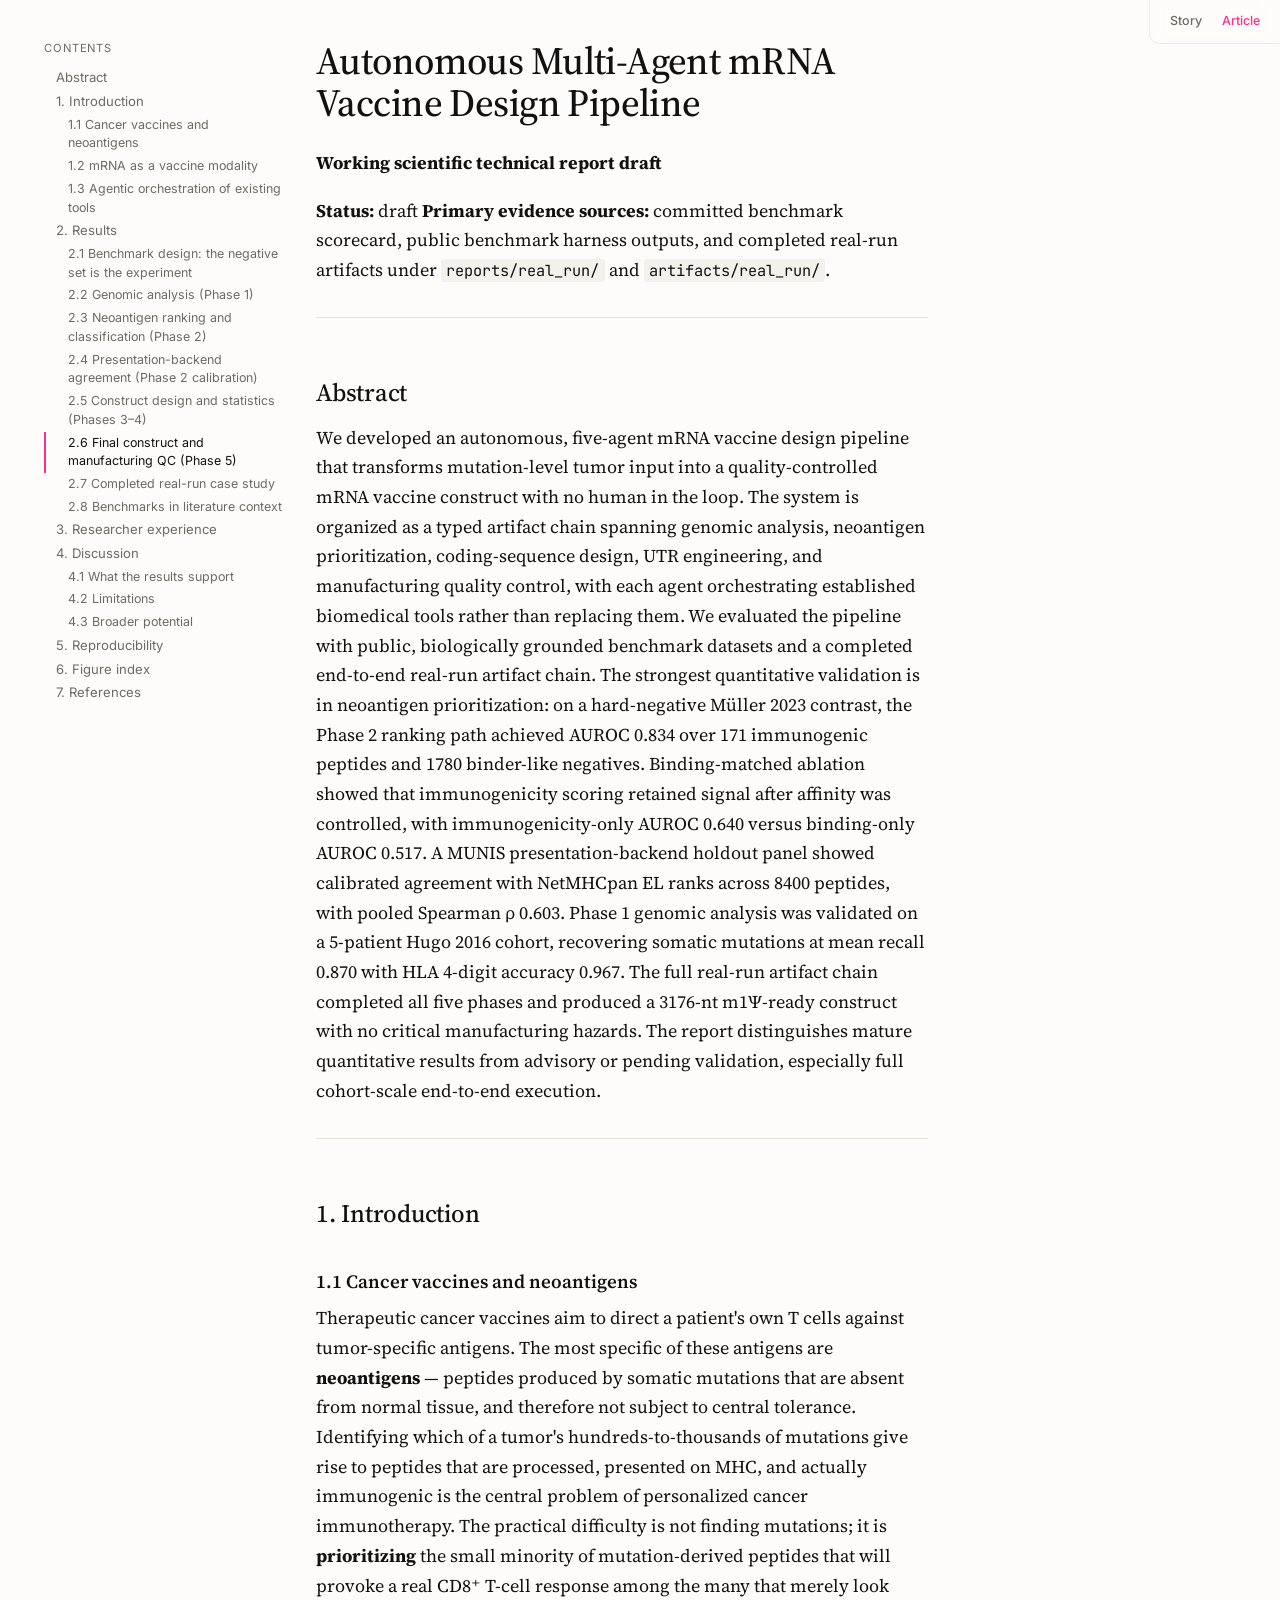
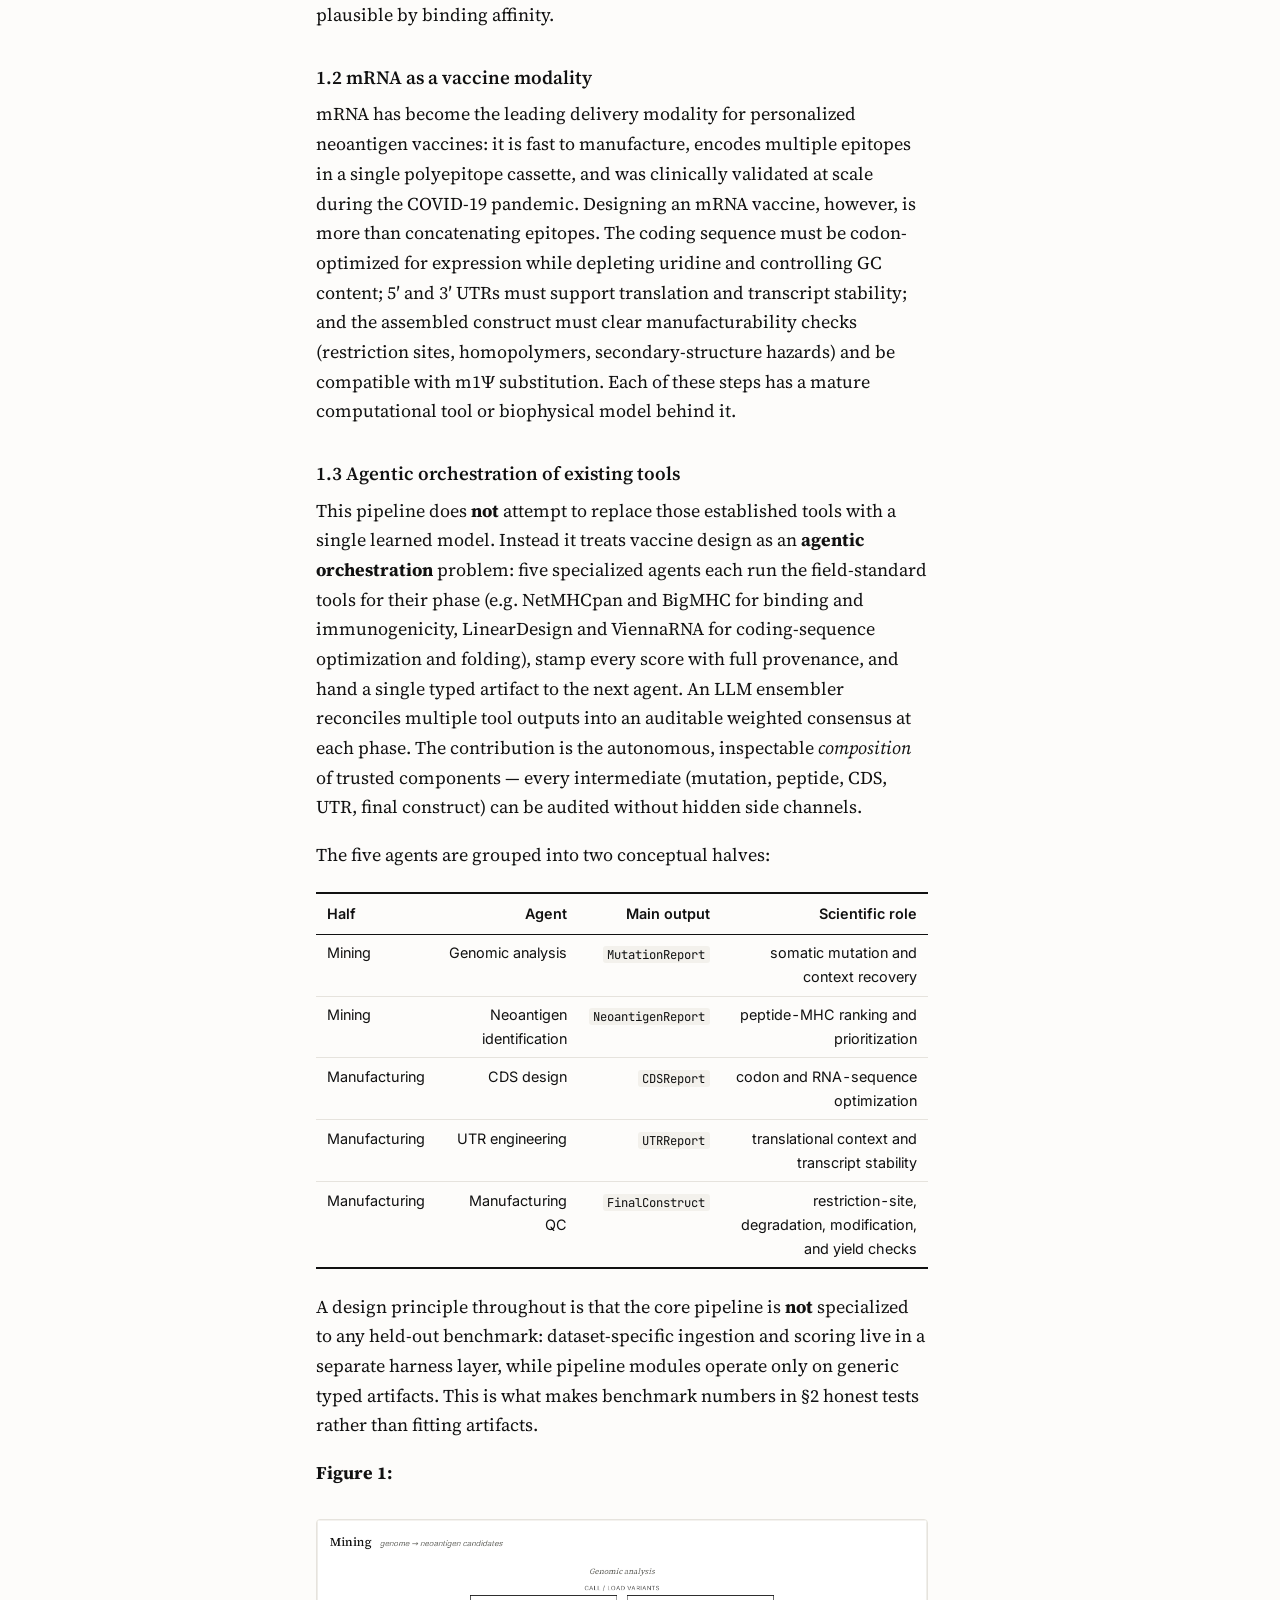
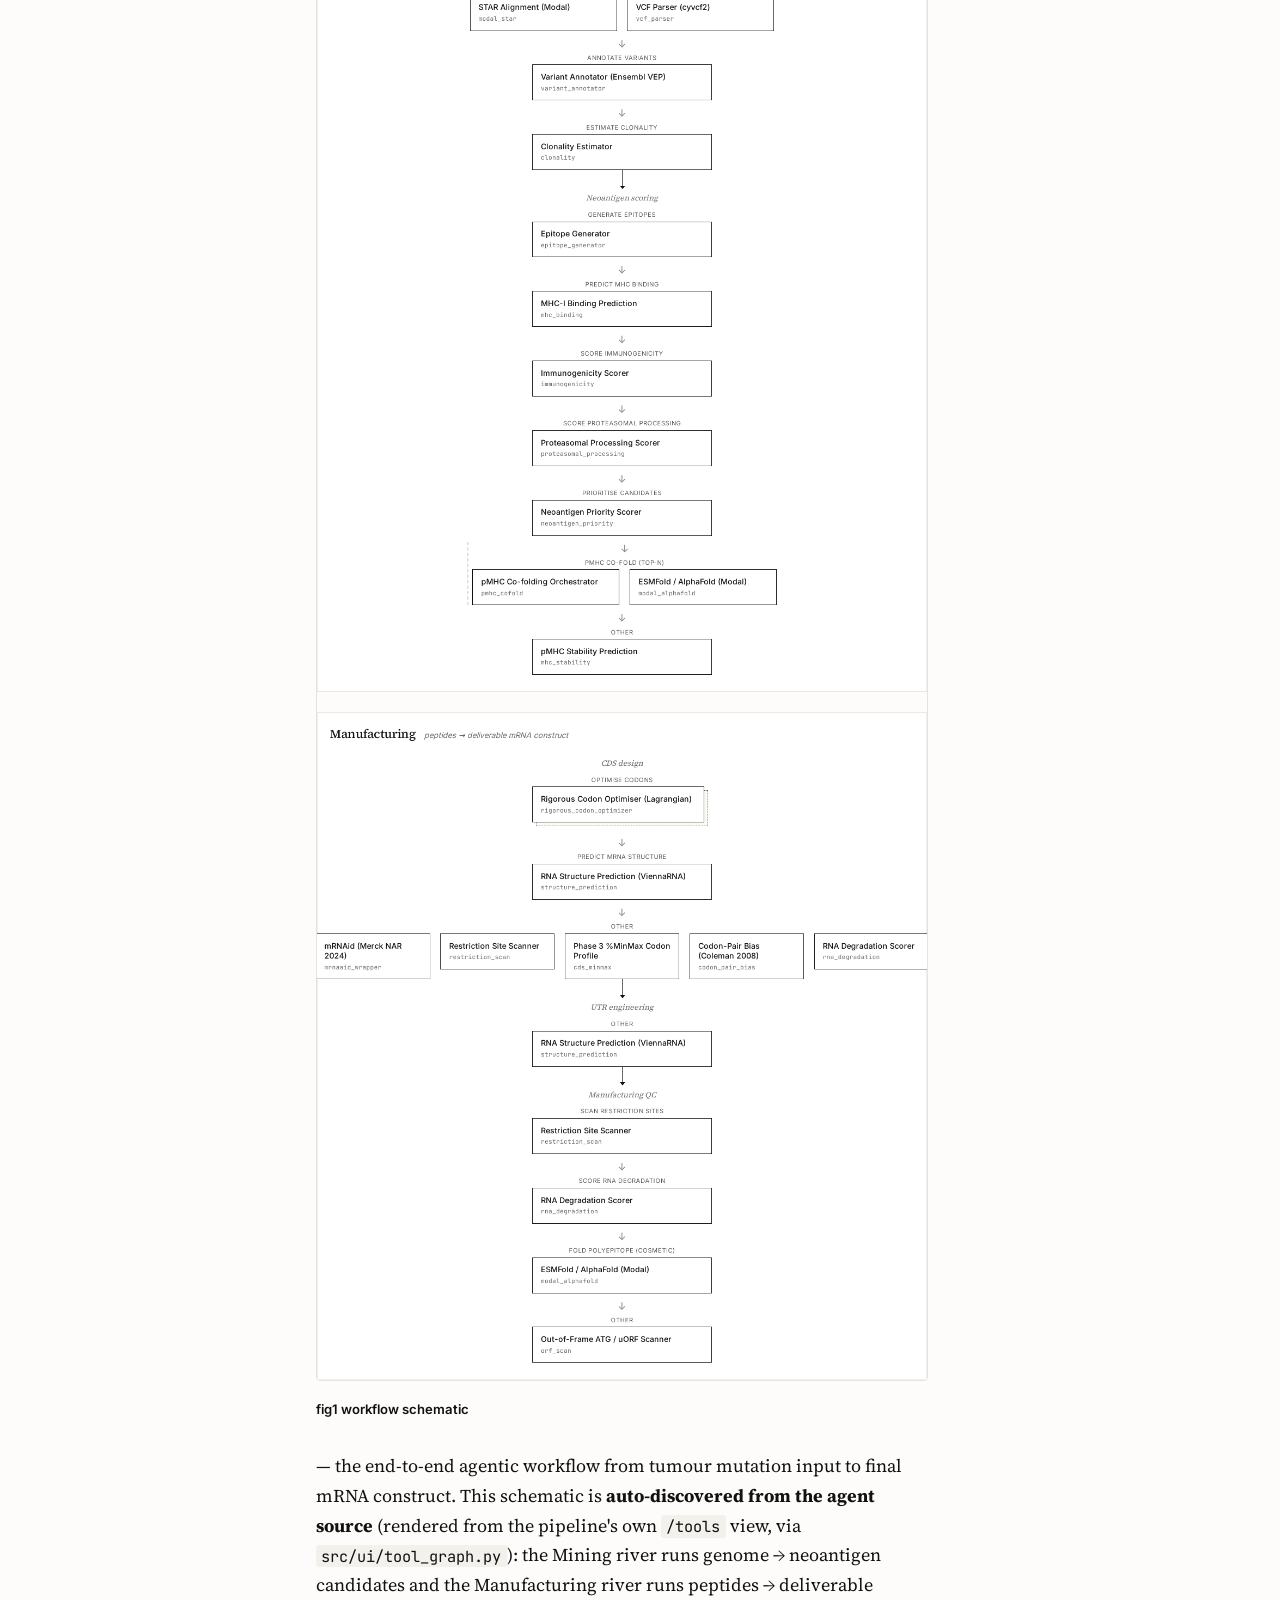
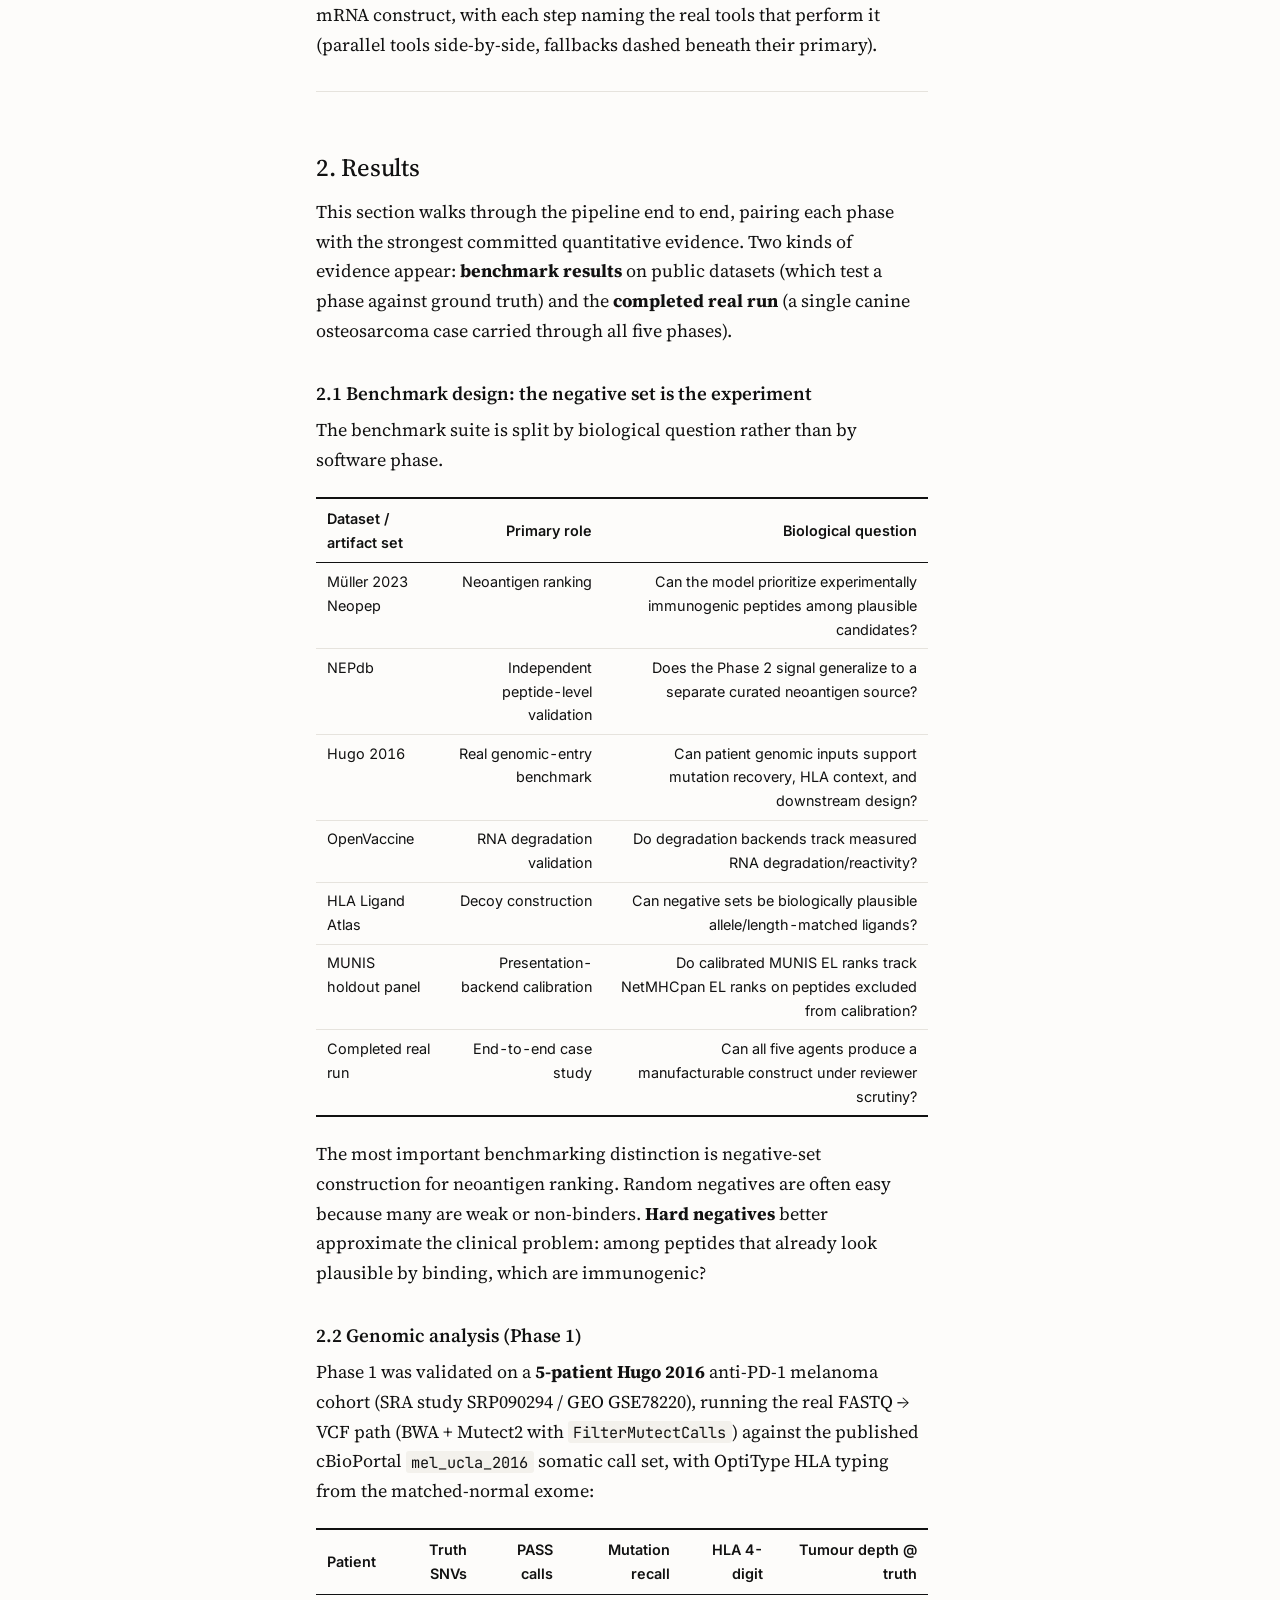
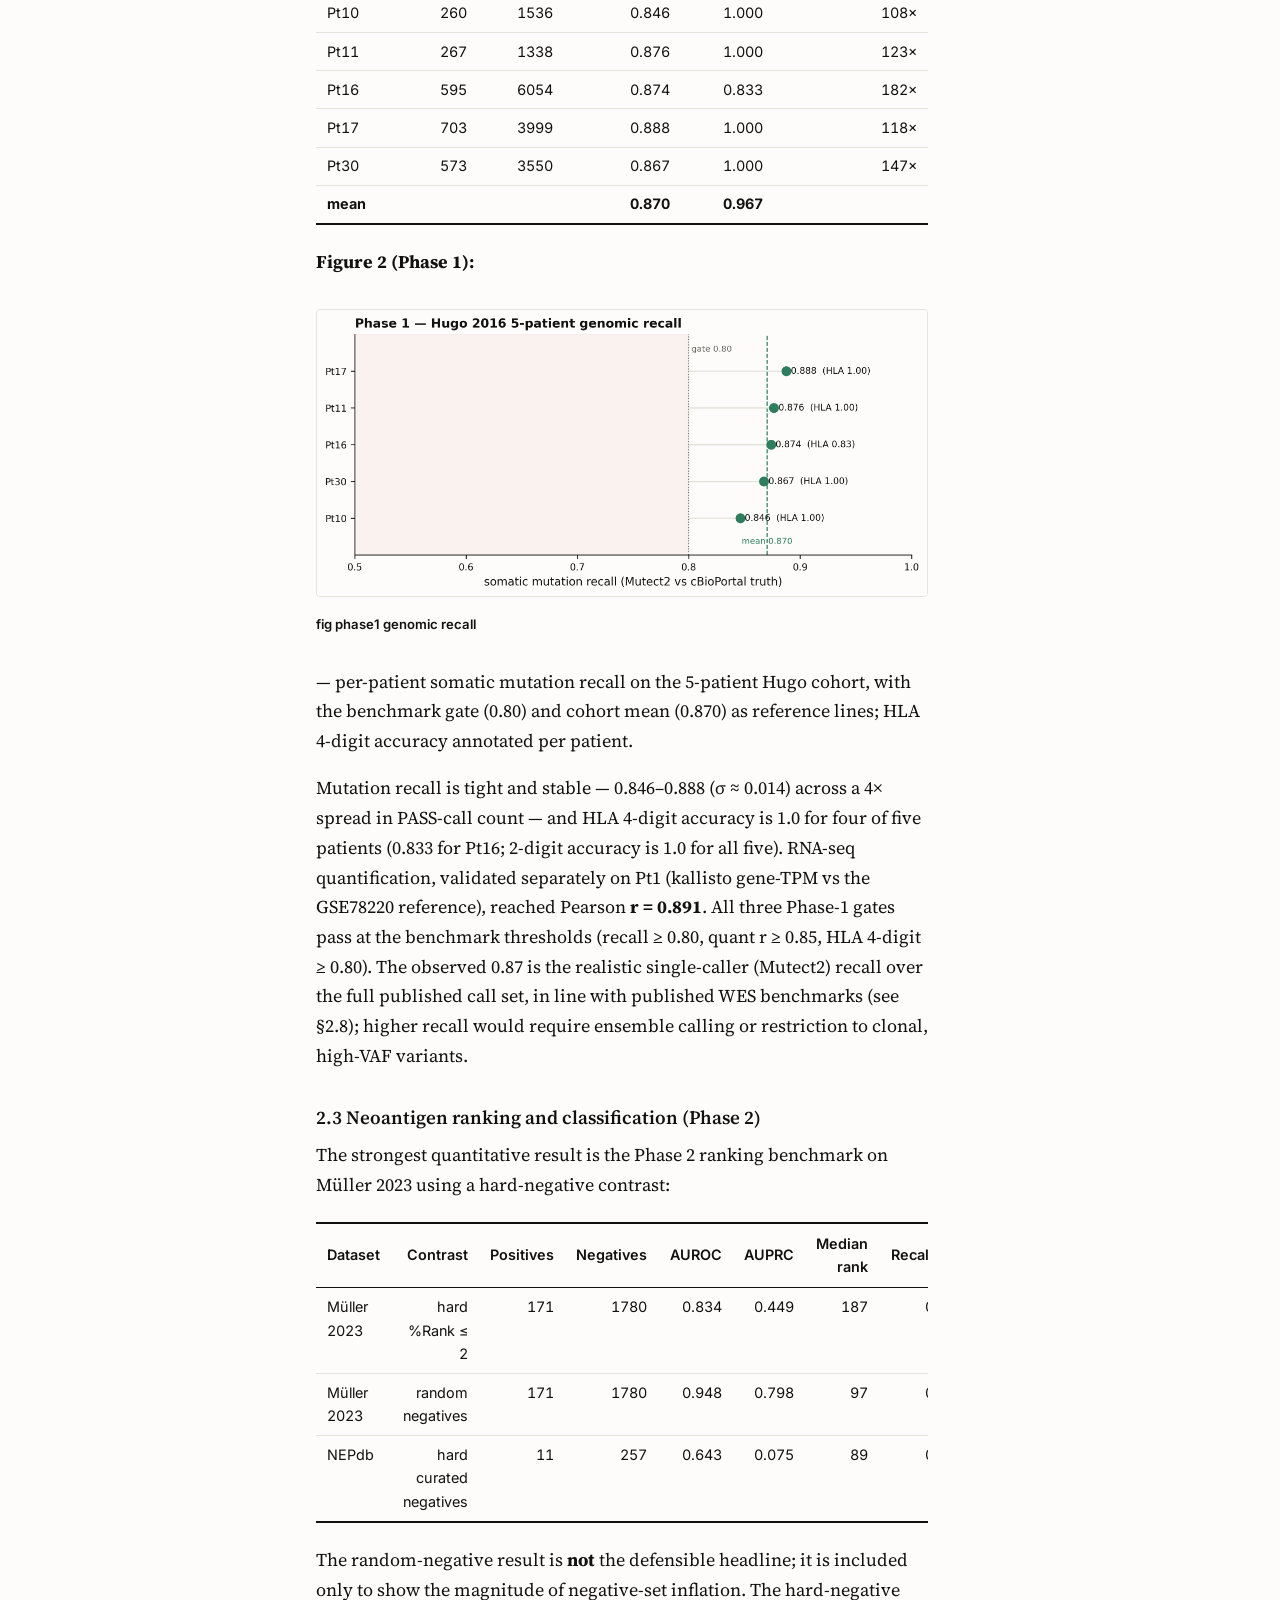
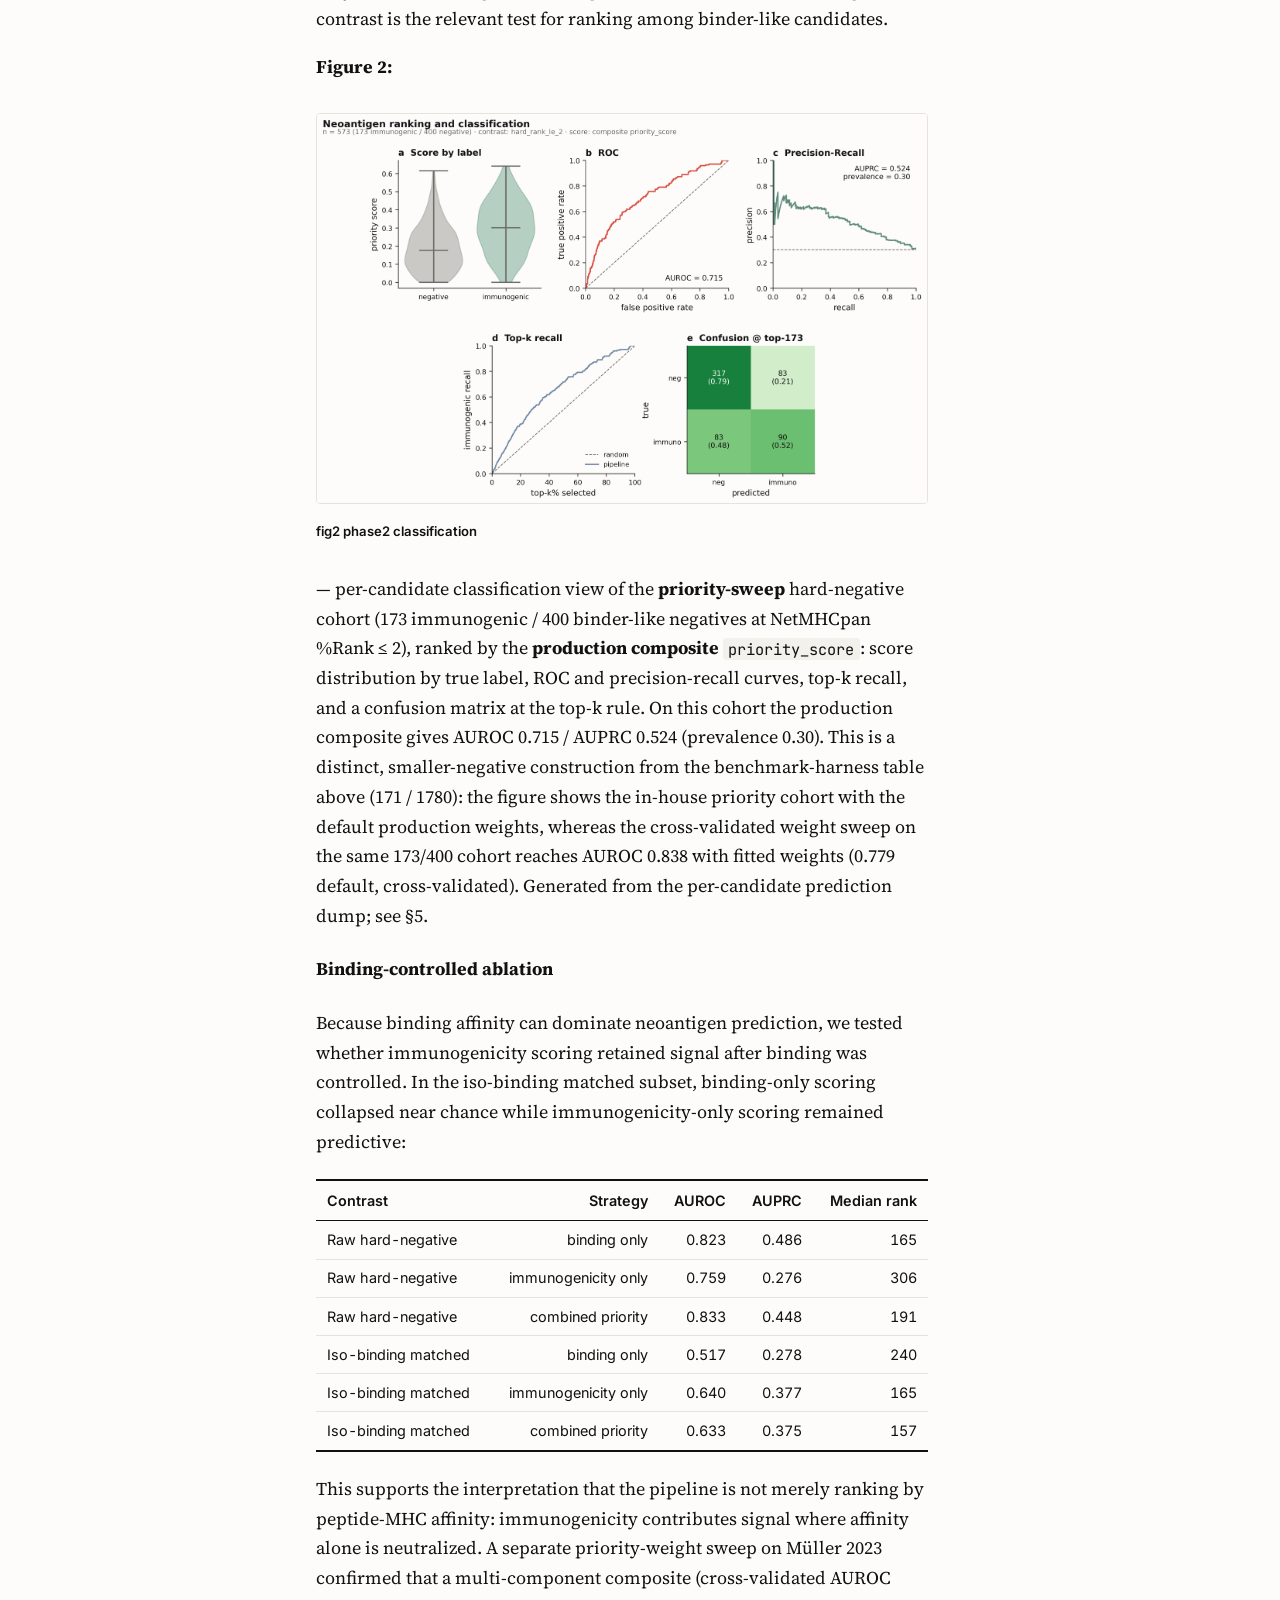
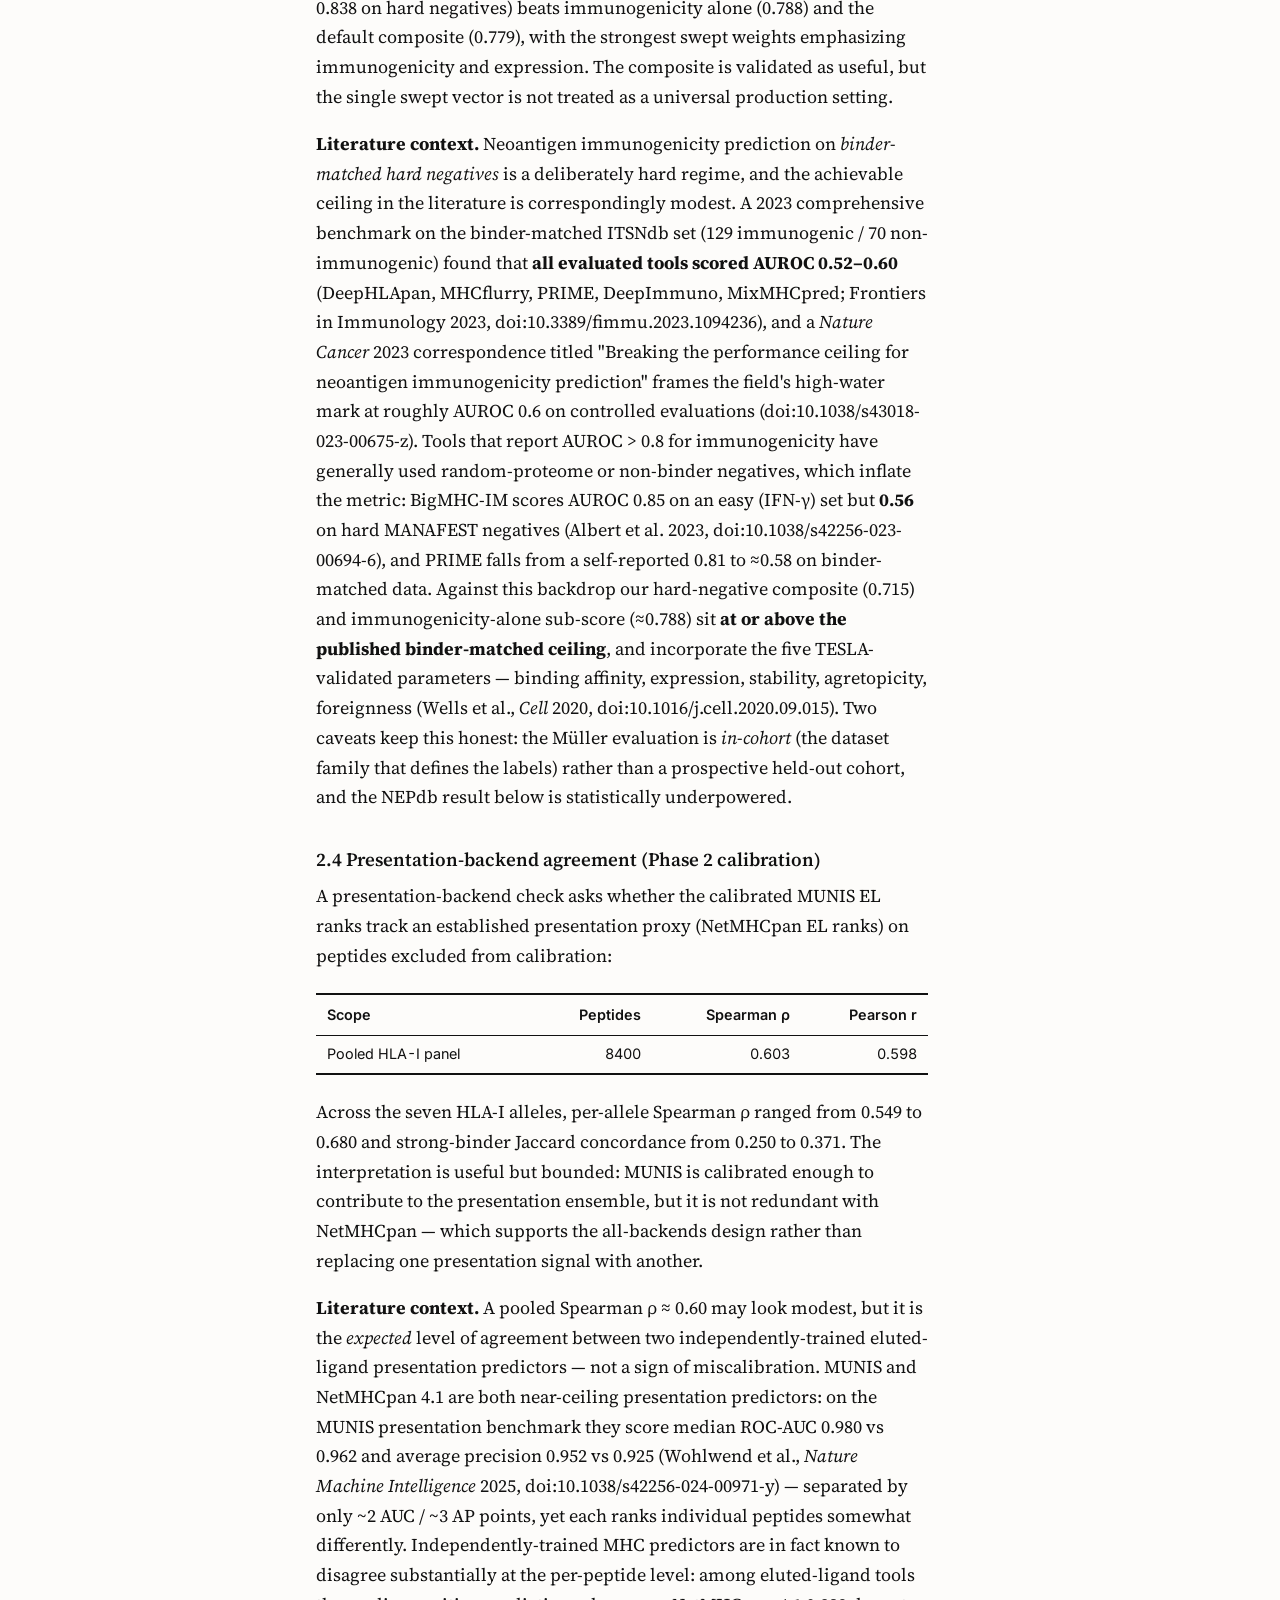
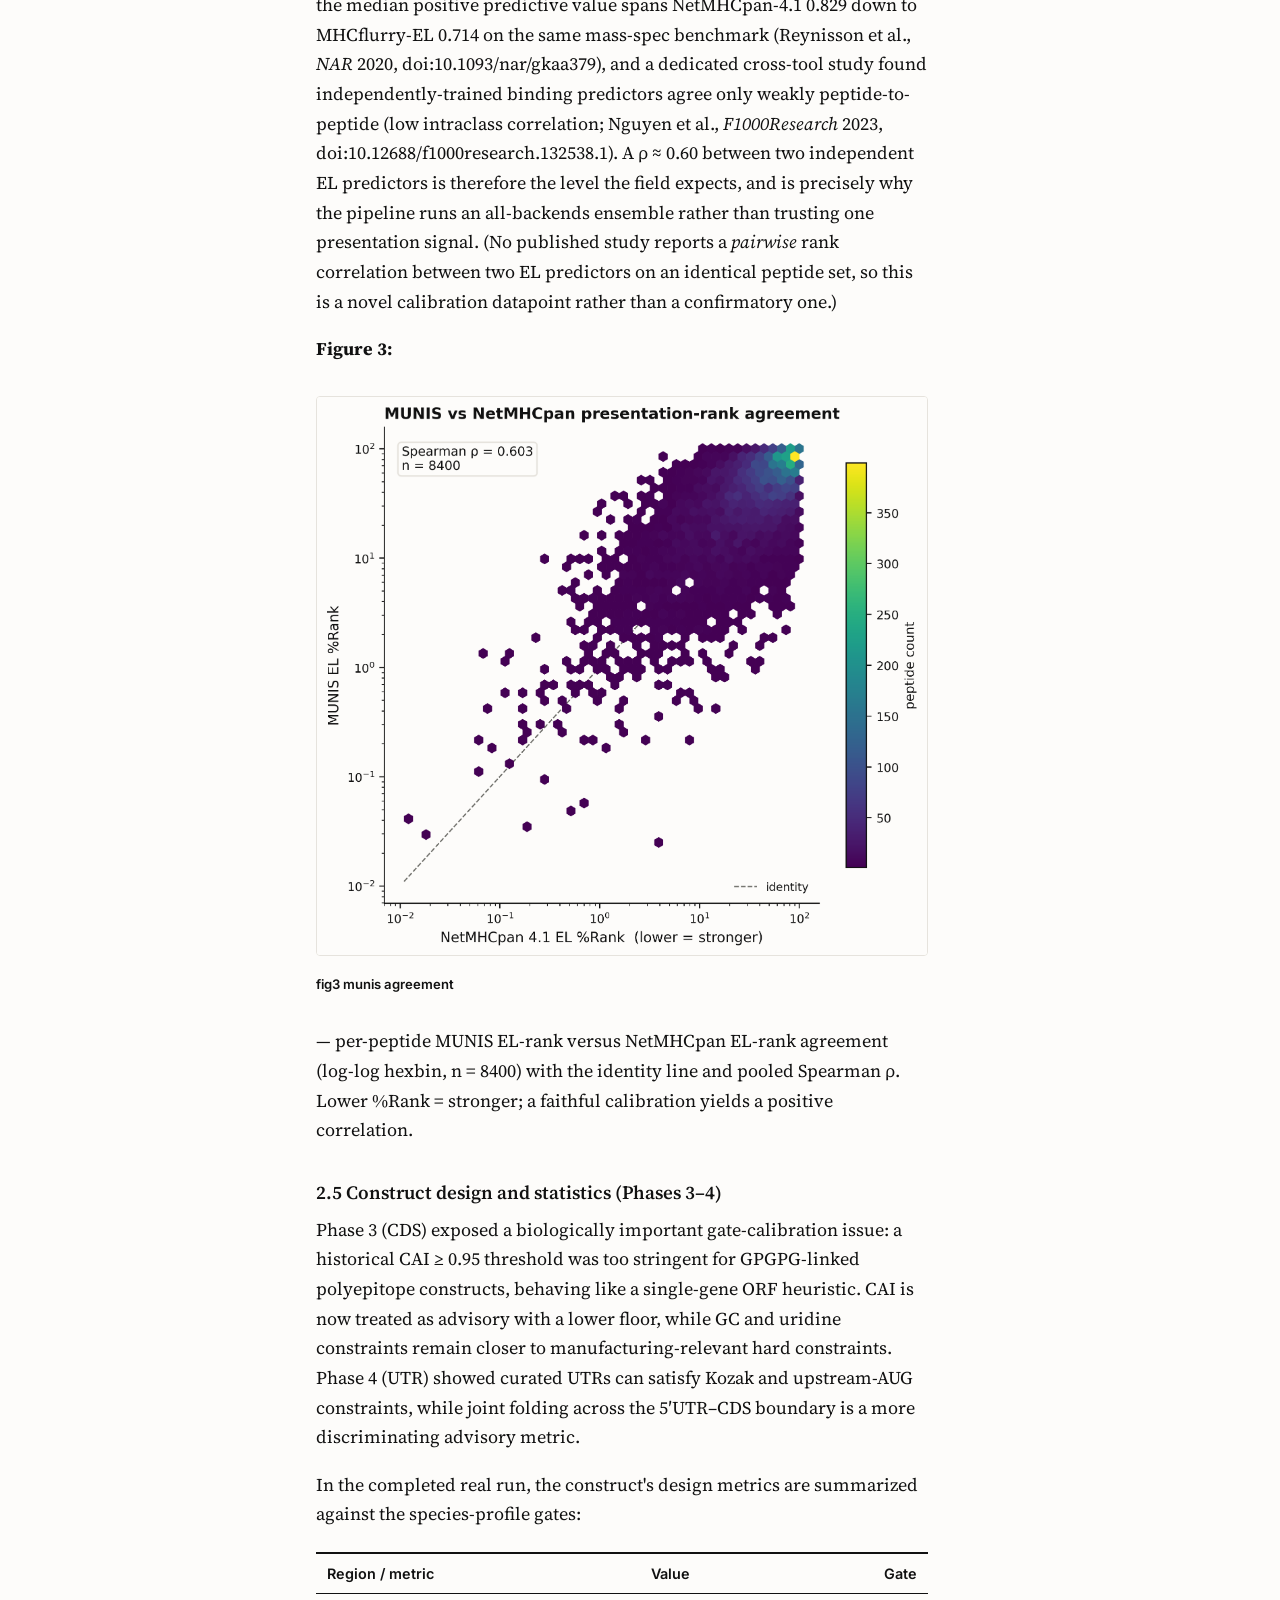
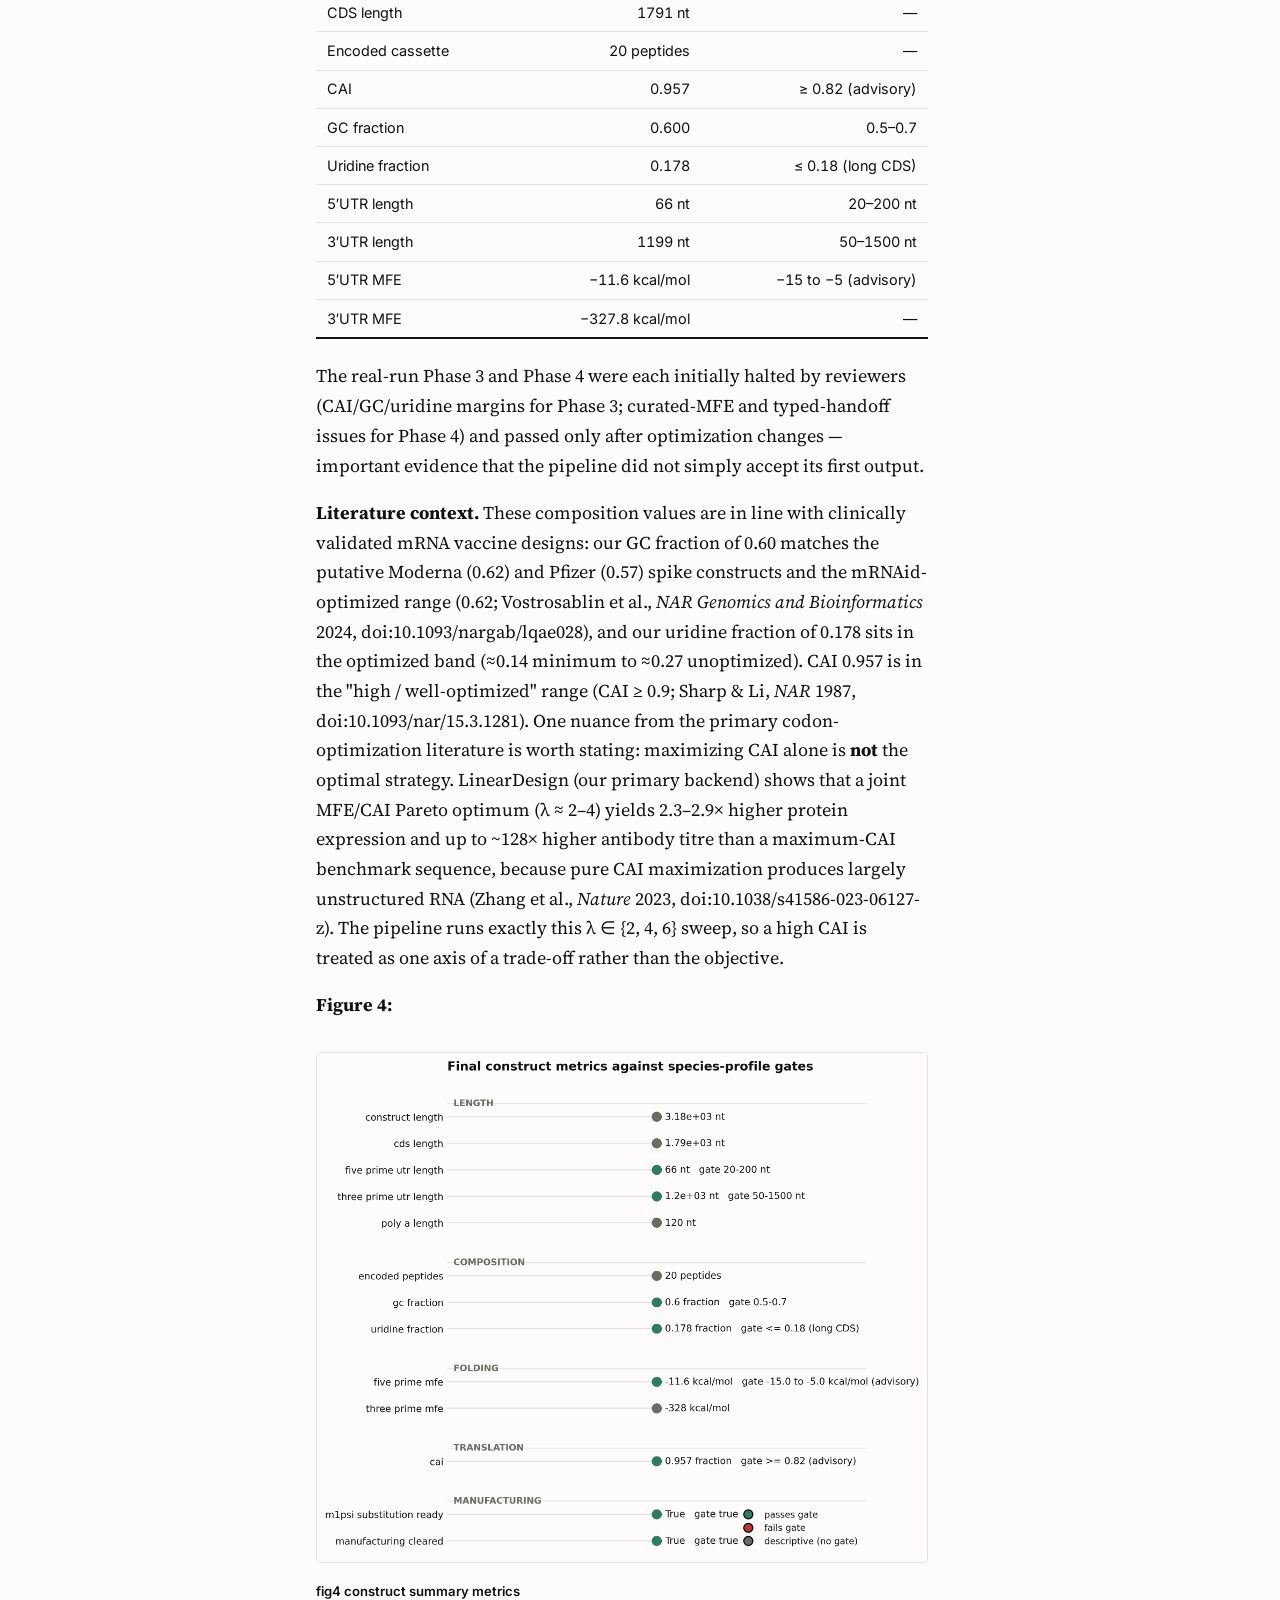
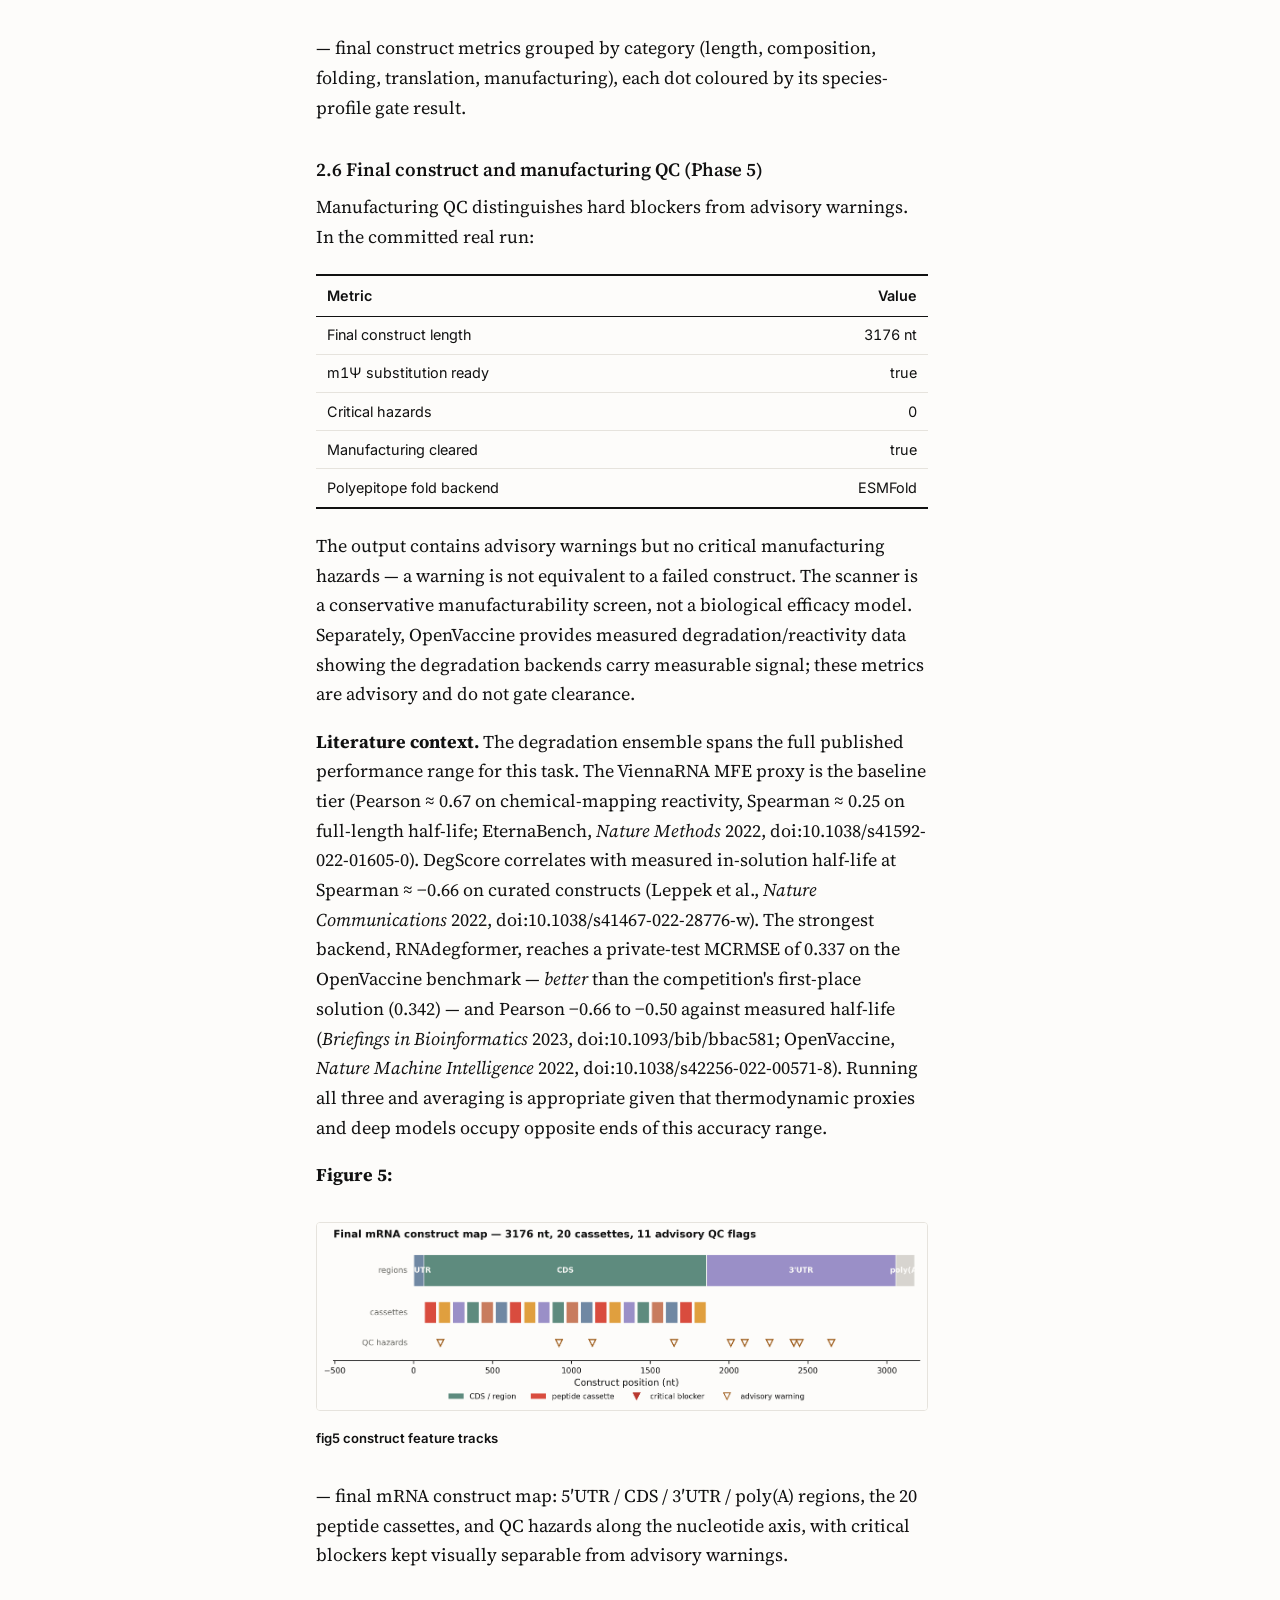
==== article.html @ c3e177cc "Publish mRNA pipeline story + scientific article (static) Generated by scripts/report/build_pages_si" ====
<!doctype html>
<html lang="en"><head><meta charset="utf-8">
<meta name="viewport" content="width=device-width,initial-scale=1">
<title>mRNA vaccine design — scientific report</title>
<link rel="preconnect" href="https://fonts.googleapis.com"><link rel="preconnect" href="https://fonts.gstatic.com" crossorigin><link href="https://fonts.googleapis.com/css2?family=Inter:wght@400;500;600&family=JetBrains+Mono:wght@400;500&family=Source+Serif+4:wght@400;500;600&display=swap" rel="stylesheet">
<style>
:root{
  --paper:#FDFCFA; --ink:#111111; --ink-2:#6B6B66; --rule:#E6E3DD; --neon:#FF2E88;
  --pass:#2F7D5F; --fail:#B8382F; --warn:#A06020;
  --serif:"Source Serif 4",Georgia,serif; --sans:"Inter",system-ui,sans-serif;
  --mono:"JetBrains Mono",ui-monospace,monospace;
}
*{box-sizing:border-box}
html{scroll-behavior:smooth}
body{margin:0;background:var(--paper);color:var(--ink);font-family:var(--serif);
  font-size:18px;line-height:1.65;-webkit-font-smoothing:antialiased}
.wrap{display:grid;grid-template-columns:240px minmax(0,68ch) 1fr;gap:2rem;
  max-width:1240px;margin:0 auto;padding:2.5rem 1.5rem}
nav.toc{position:sticky;top:2rem;align-self:start;font-family:var(--sans);
  font-size:0.82rem;line-height:1.5;max-height:90vh;overflow:auto}
nav.toc .toc-title{text-transform:uppercase;letter-spacing:0.08em;color:var(--ink-2);
  font-size:0.7rem;margin-bottom:0.6rem}
nav.toc a{display:block;color:var(--ink-2);text-decoration:none;padding:2px 0;
  border-left:2px solid transparent;padding-left:0.6rem}
nav.toc a:hover{color:var(--ink)}
nav.toc a.h3{padding-left:1.4rem;font-size:0.78rem}
nav.toc a.active{color:var(--ink);border-left-color:var(--neon)}
article{min-width:0}
article h1{font-family:var(--serif);font-weight:500;font-size:2.4rem;line-height:1.1;
  letter-spacing:-0.015em;margin:0 0 1.5rem}
article h2{font-family:var(--serif);font-weight:500;font-size:1.55rem;
  margin:3rem 0 0.6rem;padding-top:0.4rem;letter-spacing:-0.01em}
article h3{font-family:var(--serif);font-weight:600;font-size:1.18rem;margin:2rem 0 0.4rem}
article p{margin:0 0 1.1rem}
article a{color:var(--ink);text-decoration:underline;text-decoration-color:var(--rule);
  text-underline-offset:3px}
article a:hover{text-decoration-color:var(--neon)}
code{font-family:var(--mono);font-size:0.85em;background:#F3F1EC;padding:0.05em 0.35em;
  border-radius:3px}
pre{background:#F3F1EC;padding:1rem 1.1rem;border-radius:4px;overflow:auto;
  font-size:0.82rem;line-height:1.5}
pre code{background:none;padding:0}
hr{border:0;border-top:1px solid var(--rule);margin:2rem 0}
/* Booktabs tables — three rules, no vertical borders, tabular numerals. */
.table-scroll{overflow-x:auto;margin:1.4rem 0}
table{border-collapse:collapse;width:100%;font-family:var(--sans);font-size:0.9rem;
  font-variant-numeric:tabular-nums}
thead th{border-top:2px solid var(--ink);border-bottom:1px solid var(--ink);
  text-align:left;font-weight:600;padding:0.5rem 0.7rem}
tbody td{border-bottom:1px solid var(--rule);padding:0.42rem 0.7rem;vertical-align:top}
tbody tr:last-child td{border-bottom:2px solid var(--ink)}
td:not(:first-child),th:not(:first-child){text-align:right}
figure{margin:2rem 0;text-align:center}
figure img{max-width:100%;height:auto;border:1px solid var(--rule);border-radius:4px;
  background:var(--paper)}
figure.missing{border:1px dashed var(--rule);border-radius:4px;padding:2rem;
  color:var(--ink-2);font-family:var(--sans);font-size:0.85rem}
figcaption{font-family:var(--sans);font-size:0.82rem;color:var(--ink-2);
  margin-top:0.6rem;text-align:left;line-height:1.5}
figcaption .lead{color:var(--ink);font-weight:600}
.status{font-family:var(--sans);font-size:0.72rem;padding:1px 7px;border-radius:2px;
  border:1px solid var(--rule);color:var(--ink-2)}
@media(max-width:1000px){.wrap{grid-template-columns:1fr;gap:1rem}
  nav.toc{position:static;max-height:none}}
</style></head>
<body>
<style>
.site-overlay-nav{position:fixed;top:0;right:0;z-index:9999;display:flex;
  gap:.25rem;align-items:center;padding:.5rem .75rem;font-family:"Inter",
  system-ui,sans-serif;font-size:.78rem;font-weight:500;
  background:rgba(253,252,250,.72);backdrop-filter:blur(8px);
  border-bottom-left-radius:10px;border:1px solid rgba(230,227,221,.6);
  border-top:0;border-right:0}
.site-overlay-nav a{color:#6B6B66;text-decoration:none;padding:.2rem .5rem;
  border-radius:6px;transition:color .15s,background .15s}
.site-overlay-nav a:hover{color:#111}
.site-overlay-nav a.active{color:#FF2E88}
@media print{.site-overlay-nav{display:none}}
</style>
<nav class="site-overlay-nav" aria-label="Site">
  <a href="./">Story</a>
  <a href="article.html" class="active">Article</a>
</nav>
<div class="wrap">
<nav class="toc"><div class="toc-title">Contents</div><a class="" href="#abstract">Abstract</a>
<a class="" href="#1-introduction">1. Introduction</a>
<a class="h3" href="#1-1-cancer-vaccines-and-neoantigens">1.1 Cancer vaccines and neoantigens</a>
<a class="h3" href="#1-2-mrna-as-a-vaccine-modality">1.2 mRNA as a vaccine modality</a>
<a class="h3" href="#1-3-agentic-orchestration-of-existing-tools">1.3 Agentic orchestration of existing tools</a>
<a class="" href="#2-results">2. Results</a>
<a class="h3" href="#2-1-benchmark-design-the-negative-set-is-the-experiment">2.1 Benchmark design: the negative set is the experiment</a>
<a class="h3" href="#2-2-genomic-analysis-phase-1">2.2 Genomic analysis (Phase 1)</a>
<a class="h3" href="#2-3-neoantigen-ranking-and-classification-phase-2">2.3 Neoantigen ranking and classification (Phase 2)</a>
<a class="h3" href="#2-4-presentation-backend-agreement-phase-2-calibration">2.4 Presentation-backend agreement (Phase 2 calibration)</a>
<a class="h3" href="#2-5-construct-design-and-statistics-phases-3-4">2.5 Construct design and statistics (Phases 3–4)</a>
<a class="h3" href="#2-6-final-construct-and-manufacturing-qc-phase-5">2.6 Final construct and manufacturing QC (Phase 5)</a>
<a class="h3" href="#2-7-completed-real-run-case-study">2.7 Completed real-run case study</a>
<a class="h3" href="#2-8-benchmarks-in-literature-context">2.8 Benchmarks in literature context</a>
<a class="" href="#3-researcher-experience">3. Researcher experience</a>
<a class="" href="#4-discussion">4. Discussion</a>
<a class="h3" href="#4-1-what-the-results-support">4.1 What the results support</a>
<a class="h3" href="#4-2-limitations">4.2 Limitations</a>
<a class="h3" href="#4-3-broader-potential">4.3 Broader potential</a>
<a class="" href="#5-reproducibility">5. Reproducibility</a>
<a class="" href="#6-figure-index">6. Figure index</a>
<a class="" href="#7-references">7. References</a></nav>
<article><h1>Autonomous Multi-Agent mRNA Vaccine Design Pipeline</h1>
<p><strong>Working scientific technical report draft</strong></p>
<p><strong>Status:</strong> draft
<strong>Primary evidence sources:</strong> committed benchmark scorecard, public benchmark harness outputs, and completed real-run artifacts under <code>reports/real_run/</code> and <code>artifacts/real_run/</code>.</p>
<hr />
<h2 id="abstract">Abstract</h2>
<p>We developed an autonomous, five-agent mRNA vaccine design pipeline that transforms mutation-level tumor input into a quality-controlled mRNA vaccine construct with no human in the loop. The system is organized as a typed artifact chain spanning genomic analysis, neoantigen prioritization, coding-sequence design, UTR engineering, and manufacturing quality control, with each agent orchestrating established biomedical tools rather than replacing them. We evaluated the pipeline with public, biologically grounded benchmark datasets and a completed end-to-end real-run artifact chain. The strongest quantitative validation is in neoantigen prioritization: on a hard-negative Müller 2023 contrast, the Phase 2 ranking path achieved AUROC 0.834 over 171 immunogenic peptides and 1780 binder-like negatives. Binding-matched ablation showed that immunogenicity scoring retained signal after affinity was controlled, with immunogenicity-only AUROC 0.640 versus binding-only AUROC 0.517. A MUNIS presentation-backend holdout panel showed calibrated agreement with NetMHCpan EL ranks across 8400 peptides, with pooled Spearman ρ 0.603. Phase 1 genomic analysis was validated on a 5-patient Hugo 2016 cohort, recovering somatic mutations at mean recall 0.870 with HLA 4-digit accuracy 0.967. The full real-run artifact chain completed all five phases and produced a 3176-nt m1Ψ-ready construct with no critical manufacturing hazards. The report distinguishes mature quantitative results from advisory or pending validation, especially full cohort-scale end-to-end execution.</p>
<hr />
<h2 id="1-introduction">1. Introduction</h2>
<h3 id="1-1-cancer-vaccines-and-neoantigens">1.1 Cancer vaccines and neoantigens</h3>
<p>Therapeutic cancer vaccines aim to direct a patient's own T cells against tumor-specific antigens. The most specific of these antigens are <strong>neoantigens</strong> — peptides produced by somatic mutations that are absent from normal tissue, and therefore not subject to central tolerance. Identifying which of a tumor's hundreds-to-thousands of mutations give rise to peptides that are processed, presented on MHC, and actually immunogenic is the central problem of personalized cancer immunotherapy. The practical difficulty is not finding mutations; it is <strong>prioritizing</strong> the small minority of mutation-derived peptides that will provoke a real CD8⁺ T-cell response among the many that merely look plausible by binding affinity.</p>
<h3 id="1-2-mrna-as-a-vaccine-modality">1.2 mRNA as a vaccine modality</h3>
<p>mRNA has become the leading delivery modality for personalized neoantigen vaccines: it is fast to manufacture, encodes multiple epitopes in a single polyepitope cassette, and was clinically validated at scale during the COVID-19 pandemic. Designing an mRNA vaccine, however, is more than concatenating epitopes. The coding sequence must be codon-optimized for expression while depleting uridine and controlling GC content; 5′ and 3′ UTRs must support translation and transcript stability; and the assembled construct must clear manufacturability checks (restriction sites, homopolymers, secondary-structure hazards) and be compatible with m1Ψ substitution. Each of these steps has a mature computational tool or biophysical model behind it.</p>
<h3 id="1-3-agentic-orchestration-of-existing-tools">1.3 Agentic orchestration of existing tools</h3>
<p>This pipeline does <strong>not</strong> attempt to replace those established tools with a single learned model. Instead it treats vaccine design as an <strong>agentic orchestration</strong> problem: five specialized agents each run the field-standard tools for their phase (e.g. NetMHCpan and BigMHC for binding and immunogenicity, LinearDesign and ViennaRNA for coding-sequence optimization and folding), stamp every score with full provenance, and hand a single typed artifact to the next agent. An LLM ensembler reconciles multiple tool outputs into an auditable weighted consensus at each phase. The contribution is the autonomous, inspectable <em>composition</em> of trusted components — every intermediate (mutation, peptide, CDS, UTR, final construct) can be audited without hidden side channels.</p>
<p>The five agents are grouped into two conceptual halves:</p>
<div class="table-scroll"><table>
<thead>
<tr>
<th>Half</th>
<th>Agent</th>
<th>Main output</th>
<th>Scientific role</th>
</tr>
</thead>
<tbody>
<tr>
<td>Mining</td>
<td>Genomic analysis</td>
<td><code>MutationReport</code></td>
<td>somatic mutation and context recovery</td>
</tr>
<tr>
<td>Mining</td>
<td>Neoantigen identification</td>
<td><code>NeoantigenReport</code></td>
<td>peptide-MHC ranking and prioritization</td>
</tr>
<tr>
<td>Manufacturing</td>
<td>CDS design</td>
<td><code>CDSReport</code></td>
<td>codon and RNA-sequence optimization</td>
</tr>
<tr>
<td>Manufacturing</td>
<td>UTR engineering</td>
<td><code>UTRReport</code></td>
<td>translational context and transcript stability</td>
</tr>
<tr>
<td>Manufacturing</td>
<td>Manufacturing QC</td>
<td><code>FinalConstruct</code></td>
<td>restriction-site, degradation, modification, and yield checks</td>
</tr>
</tbody>
</table></div>
<p>A design principle throughout is that the core pipeline is <strong>not</strong> specialized to any held-out benchmark: dataset-specific ingestion and scoring live in a separate harness layer, while pipeline modules operate only on generic typed artifacts. This is what makes benchmark numbers in §2 honest tests rather than fitting artifacts.</p>
<p><strong>Figure 1:</strong> <figure id="fig1_workflow_schematic"><img alt="fig1 workflow schematic" src="scientific_report_figures/fig1_workflow_schematic.png"><figcaption><span class="lead">fig1 workflow schematic</span></figcaption></figure> — the end-to-end agentic workflow from tumour mutation input to final mRNA construct. This schematic is <strong>auto-discovered from the agent source</strong> (rendered from the pipeline's own <code>/tools</code> view, via <code>src/ui/tool_graph.py</code>): the Mining river runs genome → neoantigen candidates and the Manufacturing river runs peptides → deliverable mRNA construct, with each step naming the real tools that perform it (parallel tools side-by-side, fallbacks dashed beneath their primary).</p>
<hr />
<h2 id="2-results">2. Results</h2>
<p>This section walks through the pipeline end to end, pairing each phase with the strongest committed quantitative evidence. Two kinds of evidence appear: <strong>benchmark results</strong> on public datasets (which test a phase against ground truth) and the <strong>completed real run</strong> (a single canine osteosarcoma case carried through all five phases).</p>
<h3 id="2-1-benchmark-design-the-negative-set-is-the-experiment">2.1 Benchmark design: the negative set is the experiment</h3>
<p>The benchmark suite is split by biological question rather than by software phase.</p>
<div class="table-scroll"><table>
<thead>
<tr>
<th>Dataset / artifact set</th>
<th>Primary role</th>
<th>Biological question</th>
</tr>
</thead>
<tbody>
<tr>
<td>Müller 2023 Neopep</td>
<td>Neoantigen ranking</td>
<td>Can the model prioritize experimentally immunogenic peptides among plausible candidates?</td>
</tr>
<tr>
<td>NEPdb</td>
<td>Independent peptide-level validation</td>
<td>Does the Phase 2 signal generalize to a separate curated neoantigen source?</td>
</tr>
<tr>
<td>Hugo 2016</td>
<td>Real genomic-entry benchmark</td>
<td>Can patient genomic inputs support mutation recovery, HLA context, and downstream design?</td>
</tr>
<tr>
<td>OpenVaccine</td>
<td>RNA degradation validation</td>
<td>Do degradation backends track measured RNA degradation/reactivity?</td>
</tr>
<tr>
<td>HLA Ligand Atlas</td>
<td>Decoy construction</td>
<td>Can negative sets be biologically plausible allele/length-matched ligands?</td>
</tr>
<tr>
<td>MUNIS holdout panel</td>
<td>Presentation-backend calibration</td>
<td>Do calibrated MUNIS EL ranks track NetMHCpan EL ranks on peptides excluded from calibration?</td>
</tr>
<tr>
<td>Completed real run</td>
<td>End-to-end case study</td>
<td>Can all five agents produce a manufacturable construct under reviewer scrutiny?</td>
</tr>
</tbody>
</table></div>
<p>The most important benchmarking distinction is negative-set construction for neoantigen ranking. Random negatives are often easy because many are weak or non-binders. <strong>Hard negatives</strong> better approximate the clinical problem: among peptides that already look plausible by binding, which are immunogenic?</p>
<h3 id="2-2-genomic-analysis-phase-1">2.2 Genomic analysis (Phase 1)</h3>
<p>Phase 1 was validated on a <strong>5-patient Hugo 2016</strong> anti-PD-1 melanoma cohort (SRA study SRP090294 / GEO GSE78220), running the real FASTQ → VCF path (BWA + Mutect2 with <code>FilterMutectCalls</code>) against the published cBioPortal <code>mel_ucla_2016</code> somatic call set, with OptiType HLA typing from the matched-normal exome:</p>
<div class="table-scroll"><table>
<thead>
<tr>
<th>Patient</th>
<th style="text-align:right">Truth SNVs</th>
<th style="text-align:right">PASS calls</th>
<th style="text-align:right">Mutation recall</th>
<th style="text-align:right">HLA 4-digit</th>
<th style="text-align:right">Tumour depth @ truth</th>
</tr>
</thead>
<tbody>
<tr>
<td>Pt10</td>
<td style="text-align:right">260</td>
<td style="text-align:right">1536</td>
<td style="text-align:right">0.846</td>
<td style="text-align:right">1.000</td>
<td style="text-align:right">108×</td>
</tr>
<tr>
<td>Pt11</td>
<td style="text-align:right">267</td>
<td style="text-align:right">1338</td>
<td style="text-align:right">0.876</td>
<td style="text-align:right">1.000</td>
<td style="text-align:right">123×</td>
</tr>
<tr>
<td>Pt16</td>
<td style="text-align:right">595</td>
<td style="text-align:right">6054</td>
<td style="text-align:right">0.874</td>
<td style="text-align:right">0.833</td>
<td style="text-align:right">182×</td>
</tr>
<tr>
<td>Pt17</td>
<td style="text-align:right">703</td>
<td style="text-align:right">3999</td>
<td style="text-align:right">0.888</td>
<td style="text-align:right">1.000</td>
<td style="text-align:right">118×</td>
</tr>
<tr>
<td>Pt30</td>
<td style="text-align:right">573</td>
<td style="text-align:right">3550</td>
<td style="text-align:right">0.867</td>
<td style="text-align:right">1.000</td>
<td style="text-align:right">147×</td>
</tr>
<tr>
<td><strong>mean</strong></td>
<td style="text-align:right"></td>
<td style="text-align:right"></td>
<td style="text-align:right"><strong>0.870</strong></td>
<td style="text-align:right"><strong>0.967</strong></td>
<td style="text-align:right"></td>
</tr>
</tbody>
</table></div>
<p><strong>Figure 2 (Phase 1):</strong> <figure id="fig_phase1_genomic_recall"><img alt="fig phase1 genomic recall" src="scientific_report_figures/fig_phase1_genomic_recall.png"><figcaption><span class="lead">fig phase1 genomic recall</span></figcaption></figure> — per-patient somatic mutation recall on the 5-patient Hugo cohort, with the benchmark gate (0.80) and cohort mean (0.870) as reference lines; HLA 4-digit accuracy annotated per patient.</p>
<p>Mutation recall is tight and stable — 0.846–0.888 (σ ≈ 0.014) across a 4× spread in PASS-call count — and HLA 4-digit accuracy is 1.0 for four of five patients (0.833 for Pt16; 2-digit accuracy is 1.0 for all five). RNA-seq quantification, validated separately on Pt1 (kallisto gene-TPM vs the GSE78220 reference), reached Pearson <strong>r = 0.891</strong>. All three Phase-1 gates pass at the benchmark thresholds (recall ≥ 0.80, quant r ≥ 0.85, HLA 4-digit ≥ 0.80). The observed 0.87 is the realistic single-caller (Mutect2) recall over the full published call set, in line with published WES benchmarks (see §2.8); higher recall would require ensemble calling or restriction to clonal, high-VAF variants.</p>
<h3 id="2-3-neoantigen-ranking-and-classification-phase-2">2.3 Neoantigen ranking and classification (Phase 2)</h3>
<p>The strongest quantitative result is the Phase 2 ranking benchmark on Müller 2023 using a hard-negative contrast:</p>
<div class="table-scroll"><table>
<thead>
<tr>
<th>Dataset</th>
<th>Contrast</th>
<th style="text-align:right">Positives</th>
<th style="text-align:right">Negatives</th>
<th style="text-align:right">AUROC</th>
<th style="text-align:right">AUPRC</th>
<th style="text-align:right">Median rank</th>
<th style="text-align:right">Recall@50</th>
</tr>
</thead>
<tbody>
<tr>
<td>Müller 2023</td>
<td>hard %Rank ≤ 2</td>
<td style="text-align:right">171</td>
<td style="text-align:right">1780</td>
<td style="text-align:right">0.834</td>
<td style="text-align:right">0.449</td>
<td style="text-align:right">187</td>
<td style="text-align:right">0.211</td>
</tr>
<tr>
<td>Müller 2023</td>
<td>random negatives</td>
<td style="text-align:right">171</td>
<td style="text-align:right">1780</td>
<td style="text-align:right">0.948</td>
<td style="text-align:right">0.798</td>
<td style="text-align:right">97</td>
<td style="text-align:right">0.275</td>
</tr>
<tr>
<td>NEPdb</td>
<td>hard curated negatives</td>
<td style="text-align:right">11</td>
<td style="text-align:right">257</td>
<td style="text-align:right">0.643</td>
<td style="text-align:right">0.075</td>
<td style="text-align:right">89</td>
<td style="text-align:right">0.364</td>
</tr>
</tbody>
</table></div>
<p>The random-negative result is <strong>not</strong> the defensible headline; it is included only to show the magnitude of negative-set inflation. The hard-negative contrast is the relevant test for ranking among binder-like candidates.</p>
<p><strong>Figure 2:</strong> <figure id="fig2_phase2_classification"><img alt="fig2 phase2 classification" src="scientific_report_figures/fig2_phase2_classification.png"><figcaption><span class="lead">fig2 phase2 classification</span></figcaption></figure> — per-candidate classification view of the <strong>priority-sweep</strong> hard-negative cohort (173 immunogenic / 400 binder-like negatives at NetMHCpan %Rank ≤ 2), ranked by the <strong>production composite</strong> <code>priority_score</code>: score distribution by true label, ROC and precision-recall curves, top-k recall, and a confusion matrix at the top-k rule. On this cohort the production composite gives AUROC 0.715 / AUPRC 0.524 (prevalence 0.30). This is a distinct, smaller-negative construction from the benchmark-harness table above (171 / 1780): the figure shows the in-house priority cohort with the default production weights, whereas the cross-validated weight sweep on the same 173/400 cohort reaches AUROC 0.838 with fitted weights (0.779 default, cross-validated). Generated from the per-candidate prediction dump; see §5.</p>
<h4>Binding-controlled ablation</h4>
<p>Because binding affinity can dominate neoantigen prediction, we tested whether immunogenicity scoring retained signal after binding was controlled. In the iso-binding matched subset, binding-only scoring collapsed near chance while immunogenicity-only scoring remained predictive:</p>
<div class="table-scroll"><table>
<thead>
<tr>
<th>Contrast</th>
<th>Strategy</th>
<th style="text-align:right">AUROC</th>
<th style="text-align:right">AUPRC</th>
<th style="text-align:right">Median rank</th>
</tr>
</thead>
<tbody>
<tr>
<td>Raw hard-negative</td>
<td>binding only</td>
<td style="text-align:right">0.823</td>
<td style="text-align:right">0.486</td>
<td style="text-align:right">165</td>
</tr>
<tr>
<td>Raw hard-negative</td>
<td>immunogenicity only</td>
<td style="text-align:right">0.759</td>
<td style="text-align:right">0.276</td>
<td style="text-align:right">306</td>
</tr>
<tr>
<td>Raw hard-negative</td>
<td>combined priority</td>
<td style="text-align:right">0.833</td>
<td style="text-align:right">0.448</td>
<td style="text-align:right">191</td>
</tr>
<tr>
<td>Iso-binding matched</td>
<td>binding only</td>
<td style="text-align:right">0.517</td>
<td style="text-align:right">0.278</td>
<td style="text-align:right">240</td>
</tr>
<tr>
<td>Iso-binding matched</td>
<td>immunogenicity only</td>
<td style="text-align:right">0.640</td>
<td style="text-align:right">0.377</td>
<td style="text-align:right">165</td>
</tr>
<tr>
<td>Iso-binding matched</td>
<td>combined priority</td>
<td style="text-align:right">0.633</td>
<td style="text-align:right">0.375</td>
<td style="text-align:right">157</td>
</tr>
</tbody>
</table></div>
<p>This supports the interpretation that the pipeline is not merely ranking by peptide-MHC affinity: immunogenicity contributes signal where affinity alone is neutralized. A separate priority-weight sweep on Müller 2023 confirmed that a multi-component composite (cross-validated AUROC 0.838 on hard negatives) beats immunogenicity alone (0.788) and the default composite (0.779), with the strongest swept weights emphasizing immunogenicity and expression. The composite is validated as useful, but the single swept vector is not treated as a universal production setting.</p>
<p><strong>Literature context.</strong> Neoantigen immunogenicity prediction on <em>binder-matched hard negatives</em> is a deliberately hard regime, and the achievable ceiling in the literature is correspondingly modest. A 2023 comprehensive benchmark on the binder-matched ITSNdb set (129 immunogenic / 70 non-immunogenic) found that <strong>all evaluated tools scored AUROC 0.52–0.60</strong> (DeepHLApan, MHCflurry, PRIME, DeepImmuno, MixMHCpred; Frontiers in Immunology 2023, doi:10.3389/fimmu.2023.1094236), and a <em>Nature Cancer</em> 2023 correspondence titled &quot;Breaking the performance ceiling for neoantigen immunogenicity prediction&quot; frames the field's high-water mark at roughly AUROC 0.6 on controlled evaluations (doi:10.1038/s43018-023-00675-z). Tools that report AUROC &gt; 0.8 for immunogenicity have generally used random-proteome or non-binder negatives, which inflate the metric: BigMHC-IM scores AUROC 0.85 on an easy (IFN-γ) set but <strong>0.56</strong> on hard MANAFEST negatives (Albert et al. 2023, doi:10.1038/s42256-023-00694-6), and PRIME falls from a self-reported 0.81 to ≈0.58 on binder-matched data. Against this backdrop our hard-negative composite (0.715) and immunogenicity-alone sub-score (≈0.788) sit <strong>at or above the published binder-matched ceiling</strong>, and incorporate the five TESLA-validated parameters — binding affinity, expression, stability, agretopicity, foreignness (Wells et al., <em>Cell</em> 2020, doi:10.1016/j.cell.2020.09.015). Two caveats keep this honest: the Müller evaluation is <em>in-cohort</em> (the dataset family that defines the labels) rather than a prospective held-out cohort, and the NEPdb result below is statistically underpowered.</p>
<h3 id="2-4-presentation-backend-agreement-phase-2-calibration">2.4 Presentation-backend agreement (Phase 2 calibration)</h3>
<p>A presentation-backend check asks whether the calibrated MUNIS EL ranks track an established presentation proxy (NetMHCpan EL ranks) on peptides excluded from calibration:</p>
<div class="table-scroll"><table>
<thead>
<tr>
<th>Scope</th>
<th style="text-align:right">Peptides</th>
<th style="text-align:right">Spearman ρ</th>
<th style="text-align:right">Pearson r</th>
</tr>
</thead>
<tbody>
<tr>
<td>Pooled HLA-I panel</td>
<td style="text-align:right">8400</td>
<td style="text-align:right">0.603</td>
<td style="text-align:right">0.598</td>
</tr>
</tbody>
</table></div>
<p>Across the seven HLA-I alleles, per-allele Spearman ρ ranged from 0.549 to 0.680 and strong-binder Jaccard concordance from 0.250 to 0.371. The interpretation is useful but bounded: MUNIS is calibrated enough to contribute to the presentation ensemble, but it is not redundant with NetMHCpan — which supports the all-backends design rather than replacing one presentation signal with another.</p>
<p><strong>Literature context.</strong> A pooled Spearman ρ ≈ 0.60 may look modest, but it is the <em>expected</em> level of agreement between two independently-trained eluted-ligand presentation predictors — not a sign of miscalibration. MUNIS and NetMHCpan 4.1 are both near-ceiling presentation predictors: on the MUNIS presentation benchmark they score median ROC-AUC 0.980 vs 0.962 and average precision 0.952 vs 0.925 (Wohlwend et al., <em>Nature Machine Intelligence</em> 2025, doi:10.1038/s42256-024-00971-y) — separated by only ~2 AUC / ~3 AP points, yet each ranks individual peptides somewhat differently. Independently-trained MHC predictors are in fact known to disagree substantially at the per-peptide level: among eluted-ligand tools the median positive predictive value spans NetMHCpan-4.1 0.829 down to MHCflurry-EL 0.714 on the same mass-spec benchmark (Reynisson et al., <em>NAR</em> 2020, doi:10.1093/nar/gkaa379), and a dedicated cross-tool study found independently-trained binding predictors agree only weakly peptide-to-peptide (low intraclass correlation; Nguyen et al., <em>F1000Research</em> 2023, doi:10.12688/f1000research.132538.1). A ρ ≈ 0.60 between two independent EL predictors is therefore the level the field expects, and is precisely why the pipeline runs an all-backends ensemble rather than trusting one presentation signal. (No published study reports a <em>pairwise</em> rank correlation between two EL predictors on an identical peptide set, so this is a novel calibration datapoint rather than a confirmatory one.)</p>
<p><strong>Figure 3:</strong> <figure id="fig3_munis_agreement"><img alt="fig3 munis agreement" src="scientific_report_figures/fig3_munis_agreement.png"><figcaption><span class="lead">fig3 munis agreement</span></figcaption></figure> — per-peptide MUNIS EL-rank versus NetMHCpan EL-rank agreement (log-log hexbin, n = 8400) with the identity line and pooled Spearman ρ. Lower %Rank = stronger; a faithful calibration yields a positive correlation.</p>
<h3 id="2-5-construct-design-and-statistics-phases-3-4">2.5 Construct design and statistics (Phases 3–4)</h3>
<p>Phase 3 (CDS) exposed a biologically important gate-calibration issue: a historical CAI ≥ 0.95 threshold was too stringent for GPGPG-linked polyepitope constructs, behaving like a single-gene ORF heuristic. CAI is now treated as advisory with a lower floor, while GC and uridine constraints remain closer to manufacturing-relevant hard constraints. Phase 4 (UTR) showed curated UTRs can satisfy Kozak and upstream-AUG constraints, while joint folding across the 5′UTR–CDS boundary is a more discriminating advisory metric.</p>
<p>In the completed real run, the construct's design metrics are summarized against the species-profile gates:</p>
<div class="table-scroll"><table>
<thead>
<tr>
<th>Region / metric</th>
<th style="text-align:right">Value</th>
<th>Gate</th>
</tr>
</thead>
<tbody>
<tr>
<td>CDS length</td>
<td style="text-align:right">1791 nt</td>
<td>—</td>
</tr>
<tr>
<td>Encoded cassette</td>
<td style="text-align:right">20 peptides</td>
<td>—</td>
</tr>
<tr>
<td>CAI</td>
<td style="text-align:right">0.957</td>
<td>≥ 0.82 (advisory)</td>
</tr>
<tr>
<td>GC fraction</td>
<td style="text-align:right">0.600</td>
<td>0.5–0.7</td>
</tr>
<tr>
<td>Uridine fraction</td>
<td style="text-align:right">0.178</td>
<td>≤ 0.18 (long CDS)</td>
</tr>
<tr>
<td>5′UTR length</td>
<td style="text-align:right">66 nt</td>
<td>20–200 nt</td>
</tr>
<tr>
<td>3′UTR length</td>
<td style="text-align:right">1199 nt</td>
<td>50–1500 nt</td>
</tr>
<tr>
<td>5′UTR MFE</td>
<td style="text-align:right">−11.6 kcal/mol</td>
<td>−15 to −5 (advisory)</td>
</tr>
<tr>
<td>3′UTR MFE</td>
<td style="text-align:right">−327.8 kcal/mol</td>
<td>—</td>
</tr>
</tbody>
</table></div>
<p>The real-run Phase 3 and Phase 4 were each initially halted by reviewers (CAI/GC/uridine margins for Phase 3; curated-MFE and typed-handoff issues for Phase 4) and passed only after optimization changes — important evidence that the pipeline did not simply accept its first output.</p>
<p><strong>Literature context.</strong> These composition values are in line with clinically validated mRNA vaccine designs: our GC fraction of 0.60 matches the putative Moderna (0.62) and Pfizer (0.57) spike constructs and the mRNAid-optimized range (0.62; Vostrosablin et al., <em>NAR Genomics and Bioinformatics</em> 2024, doi:10.1093/nargab/lqae028), and our uridine fraction of 0.178 sits in the optimized band (≈0.14 minimum to ≈0.27 unoptimized). CAI 0.957 is in the &quot;high / well-optimized&quot; range (CAI ≥ 0.9; Sharp &amp; Li, <em>NAR</em> 1987, doi:10.1093/nar/15.3.1281). One nuance from the primary codon-optimization literature is worth stating: maximizing CAI alone is <strong>not</strong> the optimal strategy. LinearDesign (our primary backend) shows that a joint MFE/CAI Pareto optimum (λ ≈ 2–4) yields 2.3–2.9× higher protein expression and up to ~128× higher antibody titre than a maximum-CAI benchmark sequence, because pure CAI maximization produces largely unstructured RNA (Zhang et al., <em>Nature</em> 2023, doi:10.1038/s41586-023-06127-z). The pipeline runs exactly this λ ∈ {2, 4, 6} sweep, so a high CAI is treated as one axis of a trade-off rather than the objective.</p>
<p><strong>Figure 4:</strong> <figure id="fig4_construct_summary_metrics"><img alt="fig4 construct summary metrics" src="scientific_report_figures/fig4_construct_summary_metrics.png"><figcaption><span class="lead">fig4 construct summary metrics</span></figcaption></figure> — final construct metrics grouped by category (length, composition, folding, translation, manufacturing), each dot coloured by its species-profile gate result.</p>
<h3 id="2-6-final-construct-and-manufacturing-qc-phase-5">2.6 Final construct and manufacturing QC (Phase 5)</h3>
<p>Manufacturing QC distinguishes hard blockers from advisory warnings. In the committed real run:</p>
<div class="table-scroll"><table>
<thead>
<tr>
<th>Metric</th>
<th style="text-align:right">Value</th>
</tr>
</thead>
<tbody>
<tr>
<td>Final construct length</td>
<td style="text-align:right">3176 nt</td>
</tr>
<tr>
<td>m1Ψ substitution ready</td>
<td style="text-align:right">true</td>
</tr>
<tr>
<td>Critical hazards</td>
<td style="text-align:right">0</td>
</tr>
<tr>
<td>Manufacturing cleared</td>
<td style="text-align:right">true</td>
</tr>
<tr>
<td>Polyepitope fold backend</td>
<td style="text-align:right">ESMFold</td>
</tr>
</tbody>
</table></div>
<p>The output contains advisory warnings but no critical manufacturing hazards — a warning is not equivalent to a failed construct. The scanner is a conservative manufacturability screen, not a biological efficacy model. Separately, OpenVaccine provides measured degradation/reactivity data showing the degradation backends carry measurable signal; these metrics are advisory and do not gate clearance.</p>
<p><strong>Literature context.</strong> The degradation ensemble spans the full published performance range for this task. The ViennaRNA MFE proxy is the baseline tier (Pearson ≈ 0.67 on chemical-mapping reactivity, Spearman ≈ 0.25 on full-length half-life; EternaBench, <em>Nature Methods</em> 2022, doi:10.1038/s41592-022-01605-0). DegScore correlates with measured in-solution half-life at Spearman ≈ −0.66 on curated constructs (Leppek et al., <em>Nature Communications</em> 2022, doi:10.1038/s41467-022-28776-w). The strongest backend, RNAdegformer, reaches a private-test MCRMSE of 0.337 on the OpenVaccine benchmark — <em>better</em> than the competition's first-place solution (0.342) — and Pearson −0.66 to −0.50 against measured half-life (<em>Briefings in Bioinformatics</em> 2023, doi:10.1093/bib/bbac581; OpenVaccine, <em>Nature Machine Intelligence</em> 2022, doi:10.1038/s42256-022-00571-8). Running all three and averaging is appropriate given that thermodynamic proxies and deep models occupy opposite ends of this accuracy range.</p>
<p><strong>Figure 5:</strong> <figure id="fig5_construct_feature_tracks"><img alt="fig5 construct feature tracks" src="scientific_report_figures/fig5_construct_feature_tracks.png"><figcaption><span class="lead">fig5 construct feature tracks</span></figcaption></figure> — final mRNA construct map: 5′UTR / CDS / 3′UTR / poly(A) regions, the 20 peptide cassettes, and QC hazards along the nucleotide axis, with critical blockers kept visually separable from advisory warnings.</p>
<h3 id="2-7-completed-real-run-case-study">2.7 Completed real-run case study</h3>
<p>The completed real-run artifact chain is the strongest end-to-end demonstration currently committed. Beginning from a mutation report, it completed all five phases:</p>
<div class="table-scroll"><table>
<thead>
<tr>
<th>Phase</th>
<th>Output count / headline</th>
<th>Status</th>
</tr>
</thead>
<tbody>
<tr>
<td>Genomic analysis</td>
<td>1059 mutations</td>
<td>pass</td>
</tr>
<tr>
<td>Neoantigen identification</td>
<td>292 ranked candidates</td>
<td>pass</td>
</tr>
<tr>
<td>CDS design</td>
<td>1791-nt CDS</td>
<td>pass after reviewer halt</td>
</tr>
<tr>
<td>UTR engineering</td>
<td>66-nt 5′UTR + 1199-nt 3′UTR</td>
<td>pass after reviewer halt</td>
</tr>
<tr>
<td>Manufacturing QC</td>
<td>3176-nt construct</td>
<td>pass</td>
</tr>
</tbody>
</table></div>
<p>The final construct is a 3176-nt mRNA candidate (66-nt 5′UTR, 1791-nt CDS, 1199-nt 3′UTR, poly(A) tail), m1Ψ-ready and manufacturing-cleared under the current hard-gate policy.</p>
<h3 id="2-8-benchmarks-in-literature-context">2.8 Benchmarks in literature context</h3>
<p>The table below places each pipeline benchmark next to the relevant published
performance, so the numbers can be read against the field rather than in
isolation. The recurring theme is that our results are competitive <strong>once the
evaluation construction is matched</strong> — easy/random negatives inflate published
neoantigen and presentation metrics, and our hard-negative results compare to the
literature's hard-negative ceiling, not to its headline numbers.</p>
<div class="table-scroll"><table>
<thead>
<tr>
<th>Benchmark</th>
<th>Our result</th>
<th>Published comparator</th>
<th>Read</th>
</tr>
</thead>
<tbody>
<tr>
<td>Neoantigen ranking, hard negatives</td>
<td>composite AUROC 0.715; immunogenicity-alone ≈0.788</td>
<td>binder-matched ceiling <strong>AUROC 0.52–0.60</strong> (ITSNdb, <em>Front. Immunol.</em> 2023); field &quot;ceiling&quot; ≈0.6 (<em>Nat. Cancer</em> 2023)</td>
<td>at/above ceiling</td>
</tr>
<tr>
<td>Neoantigen ranking, random negatives</td>
<td>AUROC 0.948</td>
<td>inflated regime; tools report 0.80–0.99 on easy negatives (BigMHC-IM 0.85 IFN-γ)</td>
<td>not the defensible headline</td>
</tr>
<tr>
<td>NEPdb independent check</td>
<td>AUROC 0.643 (n=11 pos)</td>
<td>standard tools 0.52–0.60 on similar curated sets</td>
<td>above baseline but underpowered</td>
</tr>
<tr>
<td>MUNIS vs NetMHCpan EL-rank</td>
<td>pooled Spearman ρ 0.603</td>
<td>expected for two independent EL predictors (MUNIS/NetMHCpan AUC 0.980/0.962; EL-tool PPV spread 0.83→0.71)</td>
<td>expected agreement, not poor</td>
</tr>
<tr>
<td>RNA degradation</td>
<td>ensemble: ViennaRNA→DegScore→RNAdegformer</td>
<td>ViennaRNA Spearman ≈0.25; DegScore ≈−0.66; RNAdegformer MCRMSE 0.337 (beats Kaggle 1st 0.342)</td>
<td>spans baseline→SOTA</td>
</tr>
<tr>
<td>CDS composition</td>
<td>CAI 0.957, GC 0.60, U 0.178</td>
<td>Moderna GC 0.62 / Pfizer 0.57; CAI ≥0.9 &quot;well-optimized&quot;; max-CAI alone suboptimal (LinearDesign)</td>
<td>matches commercial designs</td>
</tr>
<tr>
<td>Mutation recall (Phase 1)</td>
<td>0.870 mean (5-patient Hugo, Mutect2)</td>
<td>single-caller WES recall ≈46–63%; ensemble ≈93% (SEQC2 2021)</td>
<td>above the single-caller WES range</td>
</tr>
<tr>
<td>HLA typing</td>
<td>OptiType, 4-digit 0.967 (5-patient Hugo)</td>
<td>OptiType 4-digit class-I 97–99% accuracy</td>
<td>matches published; stronger than Hugo 2016's ATHLATES</td>
</tr>
<tr>
<td>End-to-end neoantigen recovery</td>
<td>full chain completes 5 phases</td>
<td>nextNEOpi recovered 36/38 TESLA immunogenic pMHC (~95%)</td>
<td>comparable end-to-end target</td>
</tr>
</tbody>
</table></div>
<p>Full citations and per-source verification status are recorded in
<code>docs/design_reports/007-literature-benchmark-context.md</code>.</p>
<hr />
<h2 id="3-researcher-experience">3. Researcher experience</h2>
<p><em>To be written.</em></p>
<hr />
<h2 id="4-discussion">4. Discussion</h2>
<h3 id="4-1-what-the-results-support">4.1 What the results support</h3>
<p>The pipeline's strongest claim is in neoantigen prioritization. The hard-negative Müller contrast (AUROC 0.834) and the binding-controlled ablation together show that the system ranks immunogenic peptides above binder-like negatives using signal beyond peptide-MHC affinity alone. The presentation-backend agreement (ρ 0.603) supports composing multiple presentation tools rather than trusting a single one. The completed real run demonstrates that the <em>orchestration</em> works end to end: five agents, each running field-standard tools, produced a manufacturable, m1Ψ-ready construct, and the reviewer halts at Phases 3–4 show the quality gates have teeth.</p>
<h3 id="4-2-limitations">4.2 Limitations</h3>
<ol>
<li><strong>Phase 1 used a single caller on a small cohort.</strong> The 5-patient Hugo validation gives mean recall 0.870 with a single caller (Mutect2) — above the recalibrated benchmark gate (0.80) and consistent with published WES benchmarks (single-caller recall ≈ 46–63% on harder synthetic sets, ≈ 93% with ensemble voting; SEQC2, <em>Nat. Biotechnol.</em> 2021). Higher recall would require ensemble calling or restriction to clonal, high-VAF variants. The cohort is small (n = 5) and the quant correlation is from a single patient.</li>
<li><strong>Full cohort end-to-end validation remains open.</strong> The current real run is a completed case study, not a cohort-scale clinical benchmark.</li>
<li><strong>Some backend metrics are advisory.</strong> RNA degradation, IVT yield, and several UTR/CDS quality metrics aid prioritization but do not directly prove biological efficacy.</li>
<li><strong>Negative-set construction strongly affects ranking metrics.</strong> The hard-negative contrast is the defensible result; random-negative AUROC should not be read as the headline.</li>
<li><strong>Small cohorts carry wide uncertainty.</strong> NEPdb is a useful independent check, but its small positive count gives broad confidence intervals.</li>
</ol>
<h3 id="4-3-broader-potential">4.3 Broader potential</h3>
<p>The agentic-orchestration pattern generalizes beyond this construct. Because each phase is a typed artifact transformed by interchangeable, provenance-stamped tools, the same architecture extends to new species (a single species profile), new backends (added to a phase ensemble without touching downstream code), and new biological questions (a new benchmark in the harness layer, never the pipeline). The wider opportunity is autonomous, auditable composition of trusted biomedical tools: not a black-box model that replaces domain software, but an orchestrator that runs it, reconciles it, and shows its work.</p>
<hr />
<h2 id="5-reproducibility">5. Reproducibility</h2>
<p>Report tables are generated from committed artifacts by:</p>
<pre><code class="language-bash">uv run python scripts/report/build_scientific_report_tables.py
</code></pre>
<p>Figures are rendered (editorial style matching the web UI) by:</p>
<pre><code class="language-bash">uv run python reports/report_figures.py
</code></pre>
<p>and the report is rendered to a self-contained webpage by:</p>
<pre><code class="language-bash">uv run python scripts/report/build_report_html.py        # add --embed for a single file
</code></pre>
<p>Two figures depend on a one-time data regeneration:</p>
<ul>
<li><strong>Figure 2</strong> (<code>phase2_candidate_predictions.csv</code>) requires
<code>uv run python scripts/benchmark/sweep_muller_priority.py --neg-max-rank 2.0 --dump-candidates reports/467_priority_sweep/muller_hardneg_candidates.json</code>
on the held-out Müller cohort (not committed; see <code>data/benchmark/muller2023/README.md</code>).</li>
<li><strong>Figure 3</strong> (<code>munis_validation_pairs.csv</code>) is reproduced by
<code>uv run python scripts/validate_munis_vs_netmhcpan.py --dump-pairs data/benchmark/munis_validation_pairs.json</code>
(held-out MUNIS data is committed).</li>
</ul>
<p>All notebook/figure inputs are CSVs under <code>reports/scientific_report_data/</code>; each quantitative row carries <code>source</code> and <code>extraction_method</code>.</p>
<h2 id="6-figure-index">6. Figure index</h2>
<div class="table-scroll"><table>
<thead>
<tr>
<th>Figure</th>
<th>Id</th>
<th>Status</th>
<th>Purpose</th>
</tr>
</thead>
<tbody>
<tr>
<td>1</td>
<td><code>fig1_workflow_schematic</code></td>
<td>committed</td>
<td>end-to-end agentic workflow, auto-discovered from agent source (<code>/tools</code> view)</td>
</tr>
<tr>
<td>2 (Phase 1)</td>
<td><code>fig_phase1_genomic_recall</code></td>
<td>committed</td>
<td>per-patient genomic recall + HLA on the 5-patient Hugo cohort</td>
</tr>
<tr>
<td>2</td>
<td><code>fig2_phase2_classification</code></td>
<td>committed</td>
<td>neoantigen ranking + classification (distribution, ROC/PR, top-k, confusion)</td>
</tr>
<tr>
<td>3</td>
<td><code>fig3_munis_agreement</code></td>
<td>committed</td>
<td>MUNIS vs NetMHCpan EL-rank agreement scatter</td>
</tr>
<tr>
<td>4</td>
<td><code>fig4_construct_summary_metrics</code></td>
<td>committed</td>
<td>final construct metrics vs species-profile gates</td>
</tr>
<tr>
<td>5</td>
<td><code>fig5_construct_feature_tracks</code></td>
<td>committed</td>
<td>final construct map with QC hazard tracks</td>
</tr>
</tbody>
</table></div>
<h2 id="7-references">7. References</h2>
<p>Literature comparators cited above for benchmark context (verification status in
<code>docs/design_reports/007-literature-benchmark-context.md</code>):</p>
<ol>
<li>Müller M et al. Machine learning methods and harmonized datasets improve immunogenic neoantigen prediction. <em>Immunity</em> 56:2650 (2023). doi:10.1016/j.immuni.2023.09.002</li>
<li>Wells DK et al. Key parameters of tumor epitope immunogenicity revealed through a consortium approach (TESLA). <em>Cell</em> 183:818 (2020). doi:10.1016/j.cell.2020.09.015</li>
<li>Nibeyro G et al. Unraveling tumor specific neoantigen immunogenicity prediction: a comprehensive analysis (ITSNdb benchmark). <em>Front. Immunol.</em> 14 (2023). doi:10.3389/fimmu.2023.1094236</li>
<li>O'Brien R et al. Breaking the performance ceiling for neoantigen immunogenicity prediction. <em>Nat. Cancer</em> 4:1618 (2023). doi:10.1038/s43018-023-00675-z</li>
<li>Albert BA et al. Deep neural networks predict class I MHC epitope presentation and transfer-learn neoepitope immunogenicity (BigMHC). <em>Nat. Mach. Intell.</em> 5:861–872 (2023). doi:10.1038/s42256-023-00694-6</li>
<li>Schmidt J et al. Prediction of neo-epitope immunogenicity reveals TCR recognition determinants (PRIME). <em>Cell Rep. Med.</em> 2:100194 (2021). doi:10.1016/j.xcrm.2021.100194</li>
<li>Wohlwend J et al. Deep learning enhances the prediction of HLA class I-presented CD8+ T cell epitopes in foreign pathogens (MUNIS). <em>Nat. Mach. Intell.</em> 7:232 (2025). doi:10.1038/s42256-024-00971-y</li>
<li>Reynisson B et al. NetMHCpan-4.1 and NetMHCIIpan-4.0. <em>Nucleic Acids Res.</em> 48:W449 (2020). doi:10.1093/nar/gkaa379</li>
<li>Nguyen A, Nellore A, Thompson RF. Discordant results among major histocompatibility complex binding affinity prediction tools. <em>F1000Research</em> 12:617 (2023). doi:10.12688/f1000research.132538.1</li>
<li>Zhang H et al. Algorithm for optimized mRNA design improves stability and immunogenicity (LinearDesign). <em>Nature</em> 621:396 (2023). doi:10.1038/s41586-023-06127-z</li>
<li>Vostrosablin N et al. mRNAid, an open-source platform for therapeutic mRNA design and optimization strategies. <em>NAR Genom. Bioinform.</em> 6:lqae028 (2024). doi:10.1093/nargab/lqae028</li>
<li>Sharp PM, Li WH. The codon adaptation index. <em>Nucleic Acids Res.</em> 15:1281 (1987). doi:10.1093/nar/15.3.1281</li>
<li>Leppek K et al. Combinatorial optimization of mRNA structure, stability, and translation (DegScore/PERSIST-seq). <em>Nat. Commun.</em> 13:1536 (2022). doi:10.1038/s41467-022-28776-w</li>
<li>He S et al. RNAdegformer: accurate prediction of mRNA degradation at nucleotide resolution. <em>Brief. Bioinform.</em> 24:bbac581 (2023). doi:10.1093/bib/bbac581</li>
<li>Wayment-Steele HK et al. Deep learning models for predicting RNA degradation via dual crowdsourcing (OpenVaccine). <em>Nat. Mach. Intell.</em> 4:1174 (2022). doi:10.1038/s42256-022-00571-8</li>
<li>Wayment-Steele HK et al. RNA secondary structure packages evaluated and improved by high-throughput experiments (EternaBench). <em>Nat. Methods</em> 19:1234 (2022). doi:10.1038/s41592-022-01605-0</li>
<li>Hugo W et al. Genomic and transcriptomic features of response to anti-PD-1 therapy in metastatic melanoma. <em>Cell</em> 165:35 (2016). doi:10.1016/j.cell.2016.02.065</li>
<li>Xiao W et al. Toward best practice in cancer mutation detection with WGS and WES (SEQC2). <em>Nat. Biotechnol.</em> 39:1141 (2021). doi:10.1038/s41587-021-00994-5</li>
<li>Szolek A et al. OptiType: precision HLA typing from NGS data. <em>Bioinformatics</em> 30:3310 (2014). doi:10.1093/bioinformatics/btu548</li>
<li>Orenbuch R et al. arcasHLA: high-resolution HLA typing from RNA-seq. <em>Bioinformatics</em> 36:33 (2020). doi:10.1093/bioinformatics/btz474</li>
<li>Rieder D et al. nextNEOpi: a comprehensive pipeline for computational neoantigen prediction. <em>Bioinformatics</em> 38:1131 (2022). doi:10.1093/bioinformatics/btab759</li>
<li>Xia J et al. NEPdb: a database of T-cell experimentally-validated neoantigens. <em>Front. Immunol.</em> 12:644637 (2021). doi:10.3389/fimmu.2021.644637</li>
</ol>
</article>
<div></div></div>
<script>
const links=[...document.querySelectorAll('nav.toc a')];
const map=new Map(links.map(a=>[a.getAttribute('href').slice(1),a]));
const obs=new IntersectionObserver(es=>{for(const e of es){if(e.isIntersecting){
  links.forEach(l=>l.classList.remove('active'));
  const a=map.get(e.target.id); if(a)a.classList.add('active');}}},
  {rootMargin:'-10% 0px -80% 0px'});
document.querySelectorAll('article h2,article h3').forEach(h=>obs.observe(h));
</script>
</body></html>
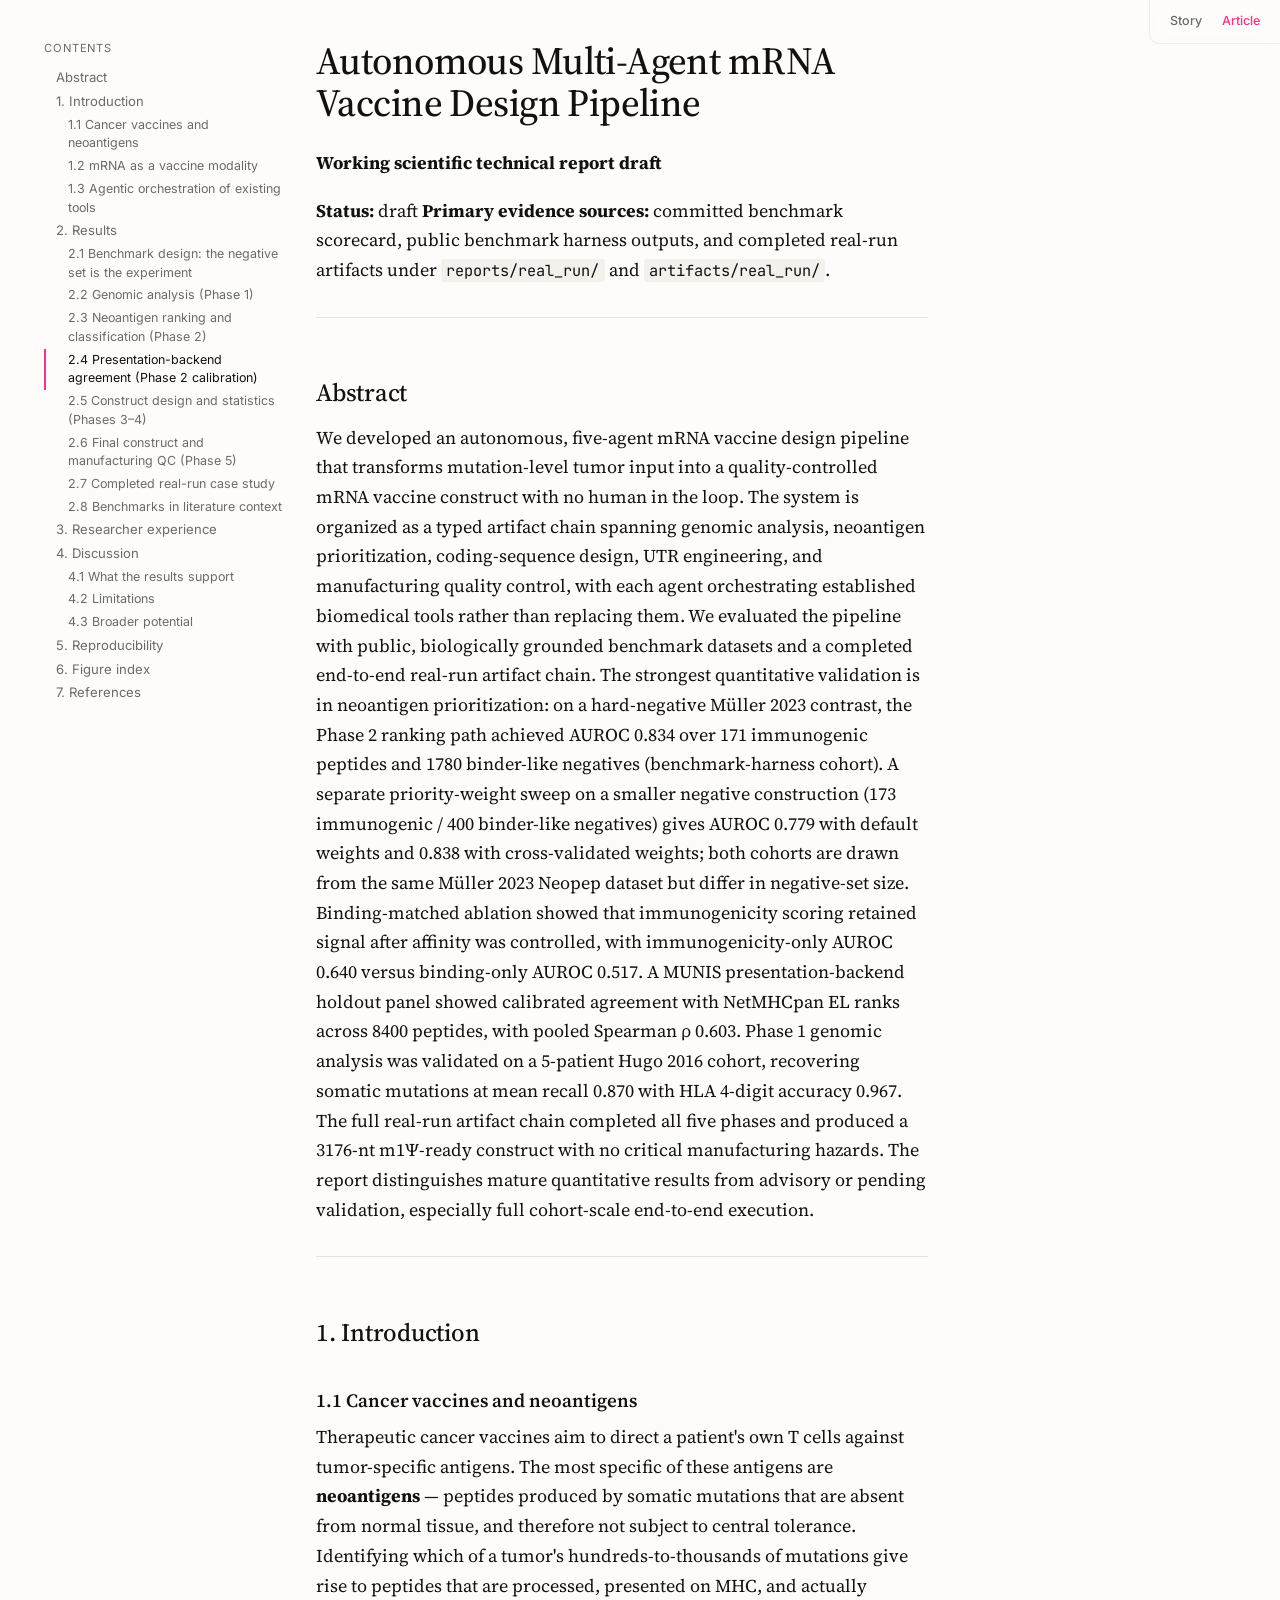
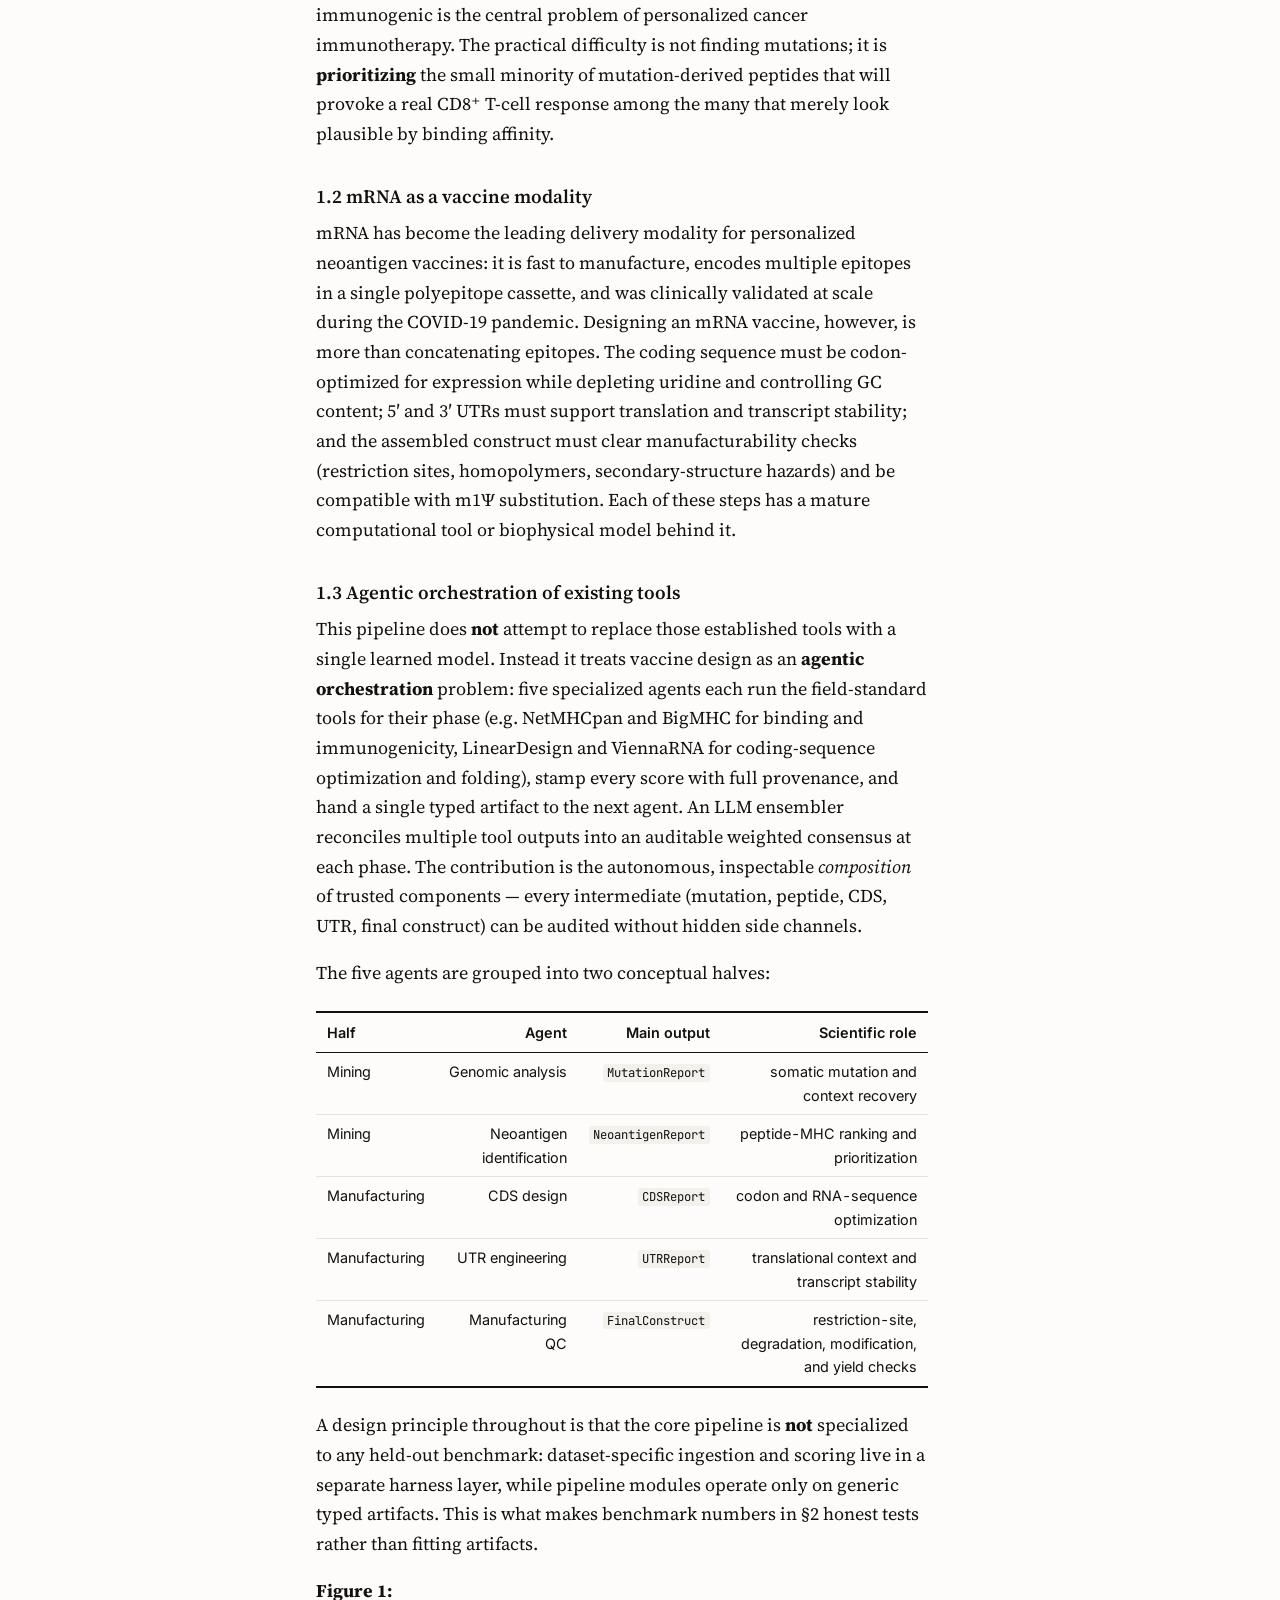
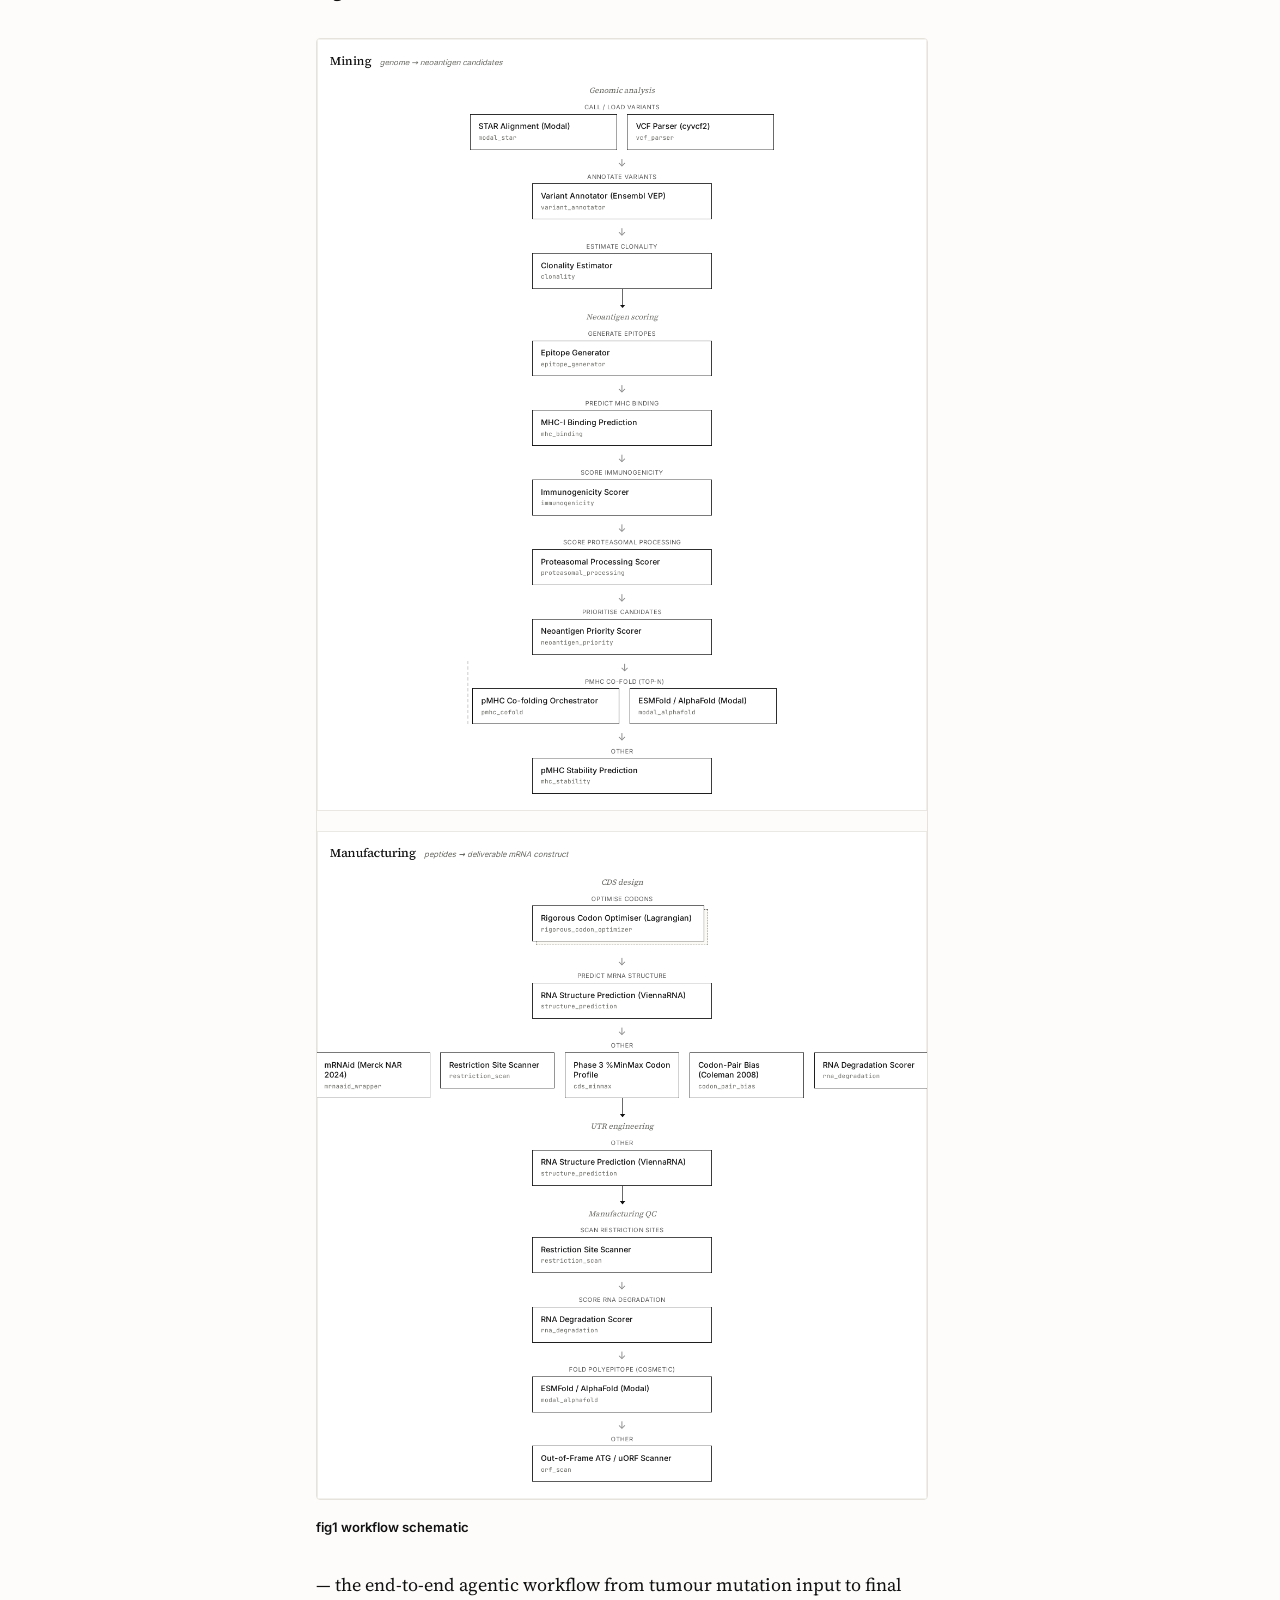
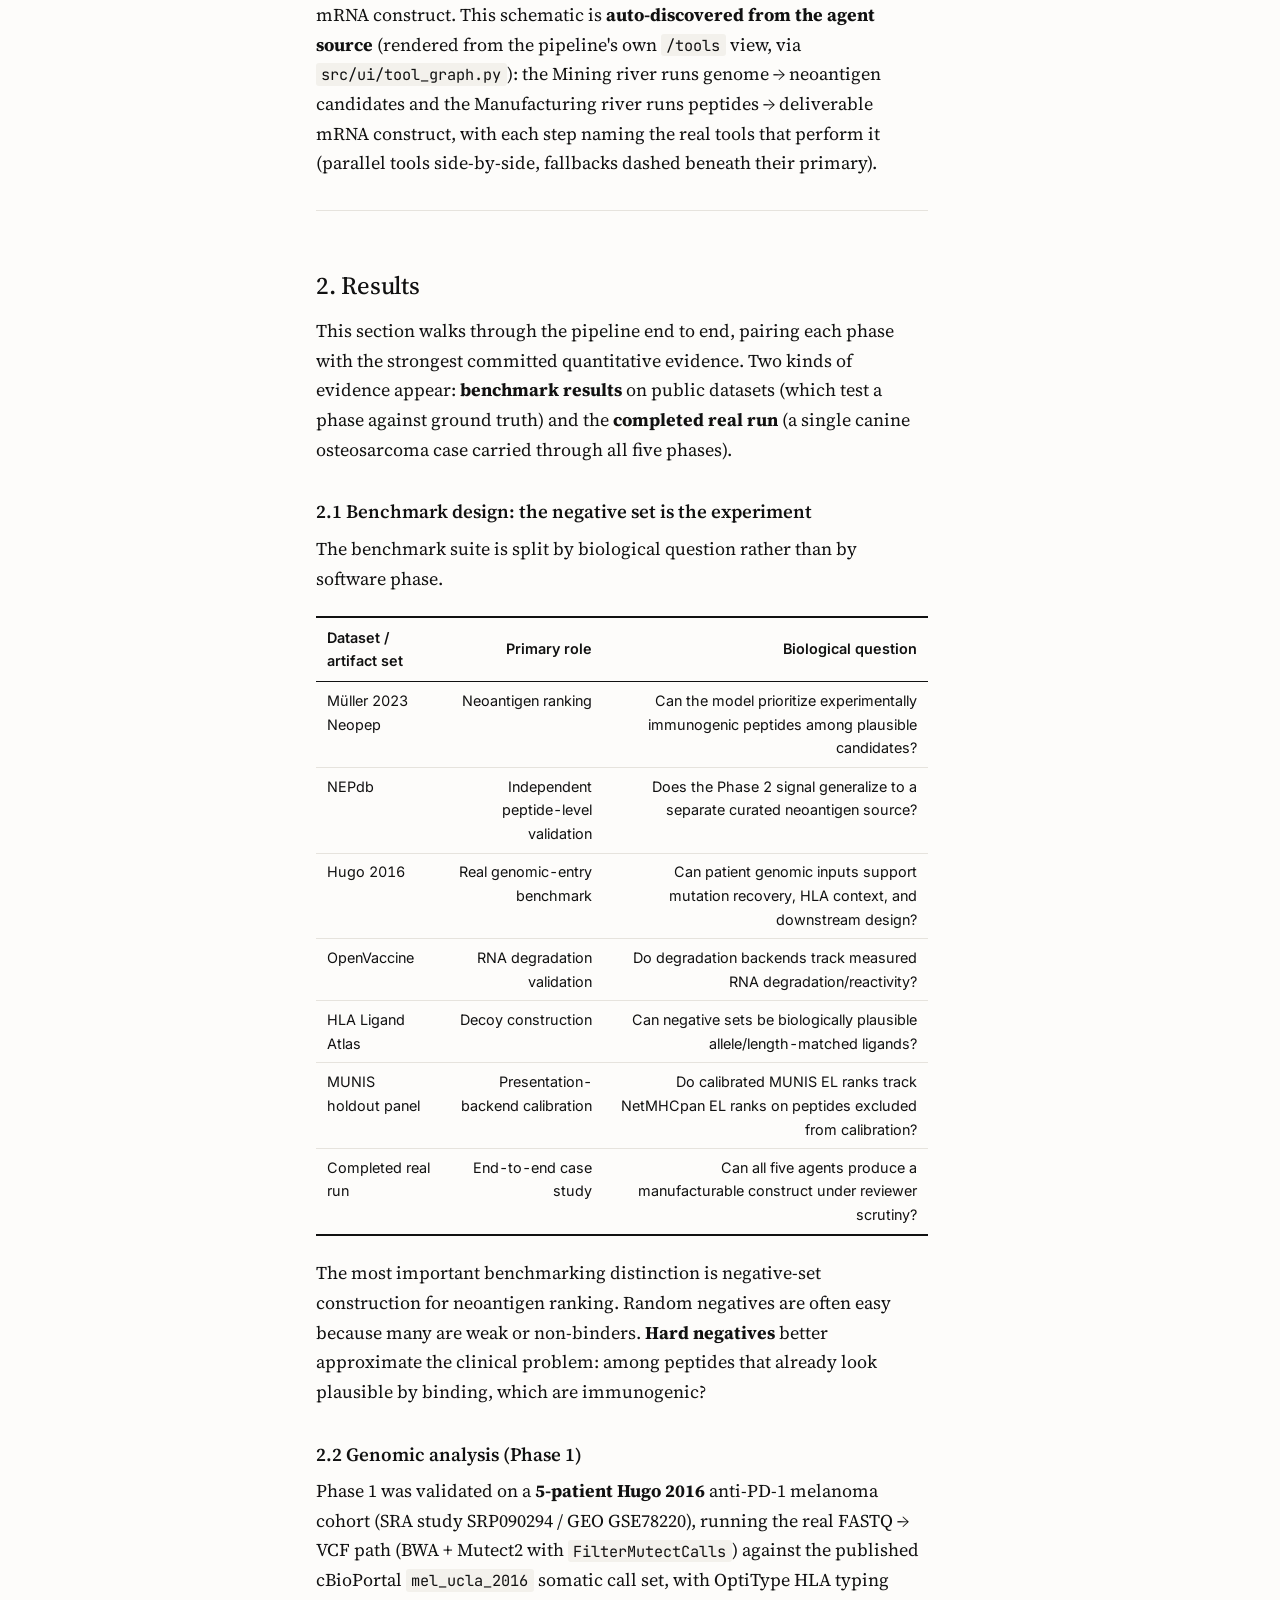
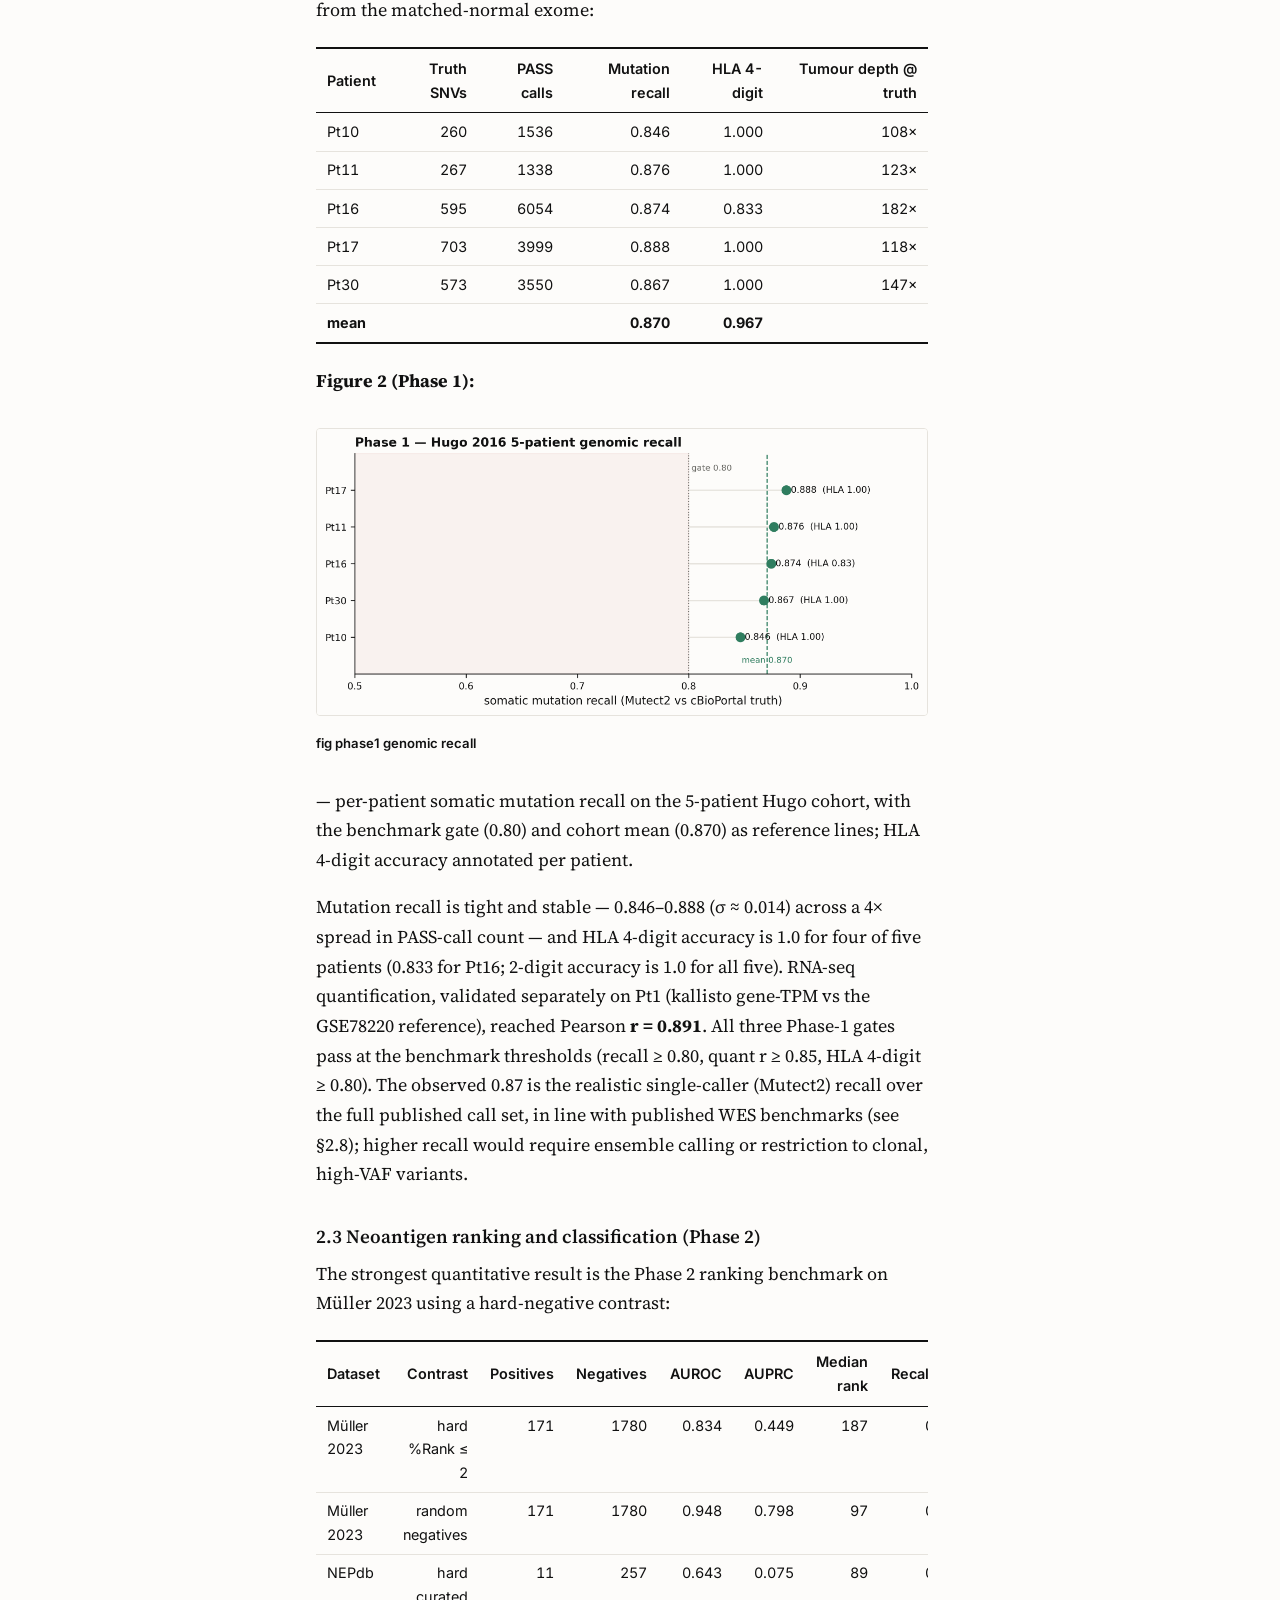
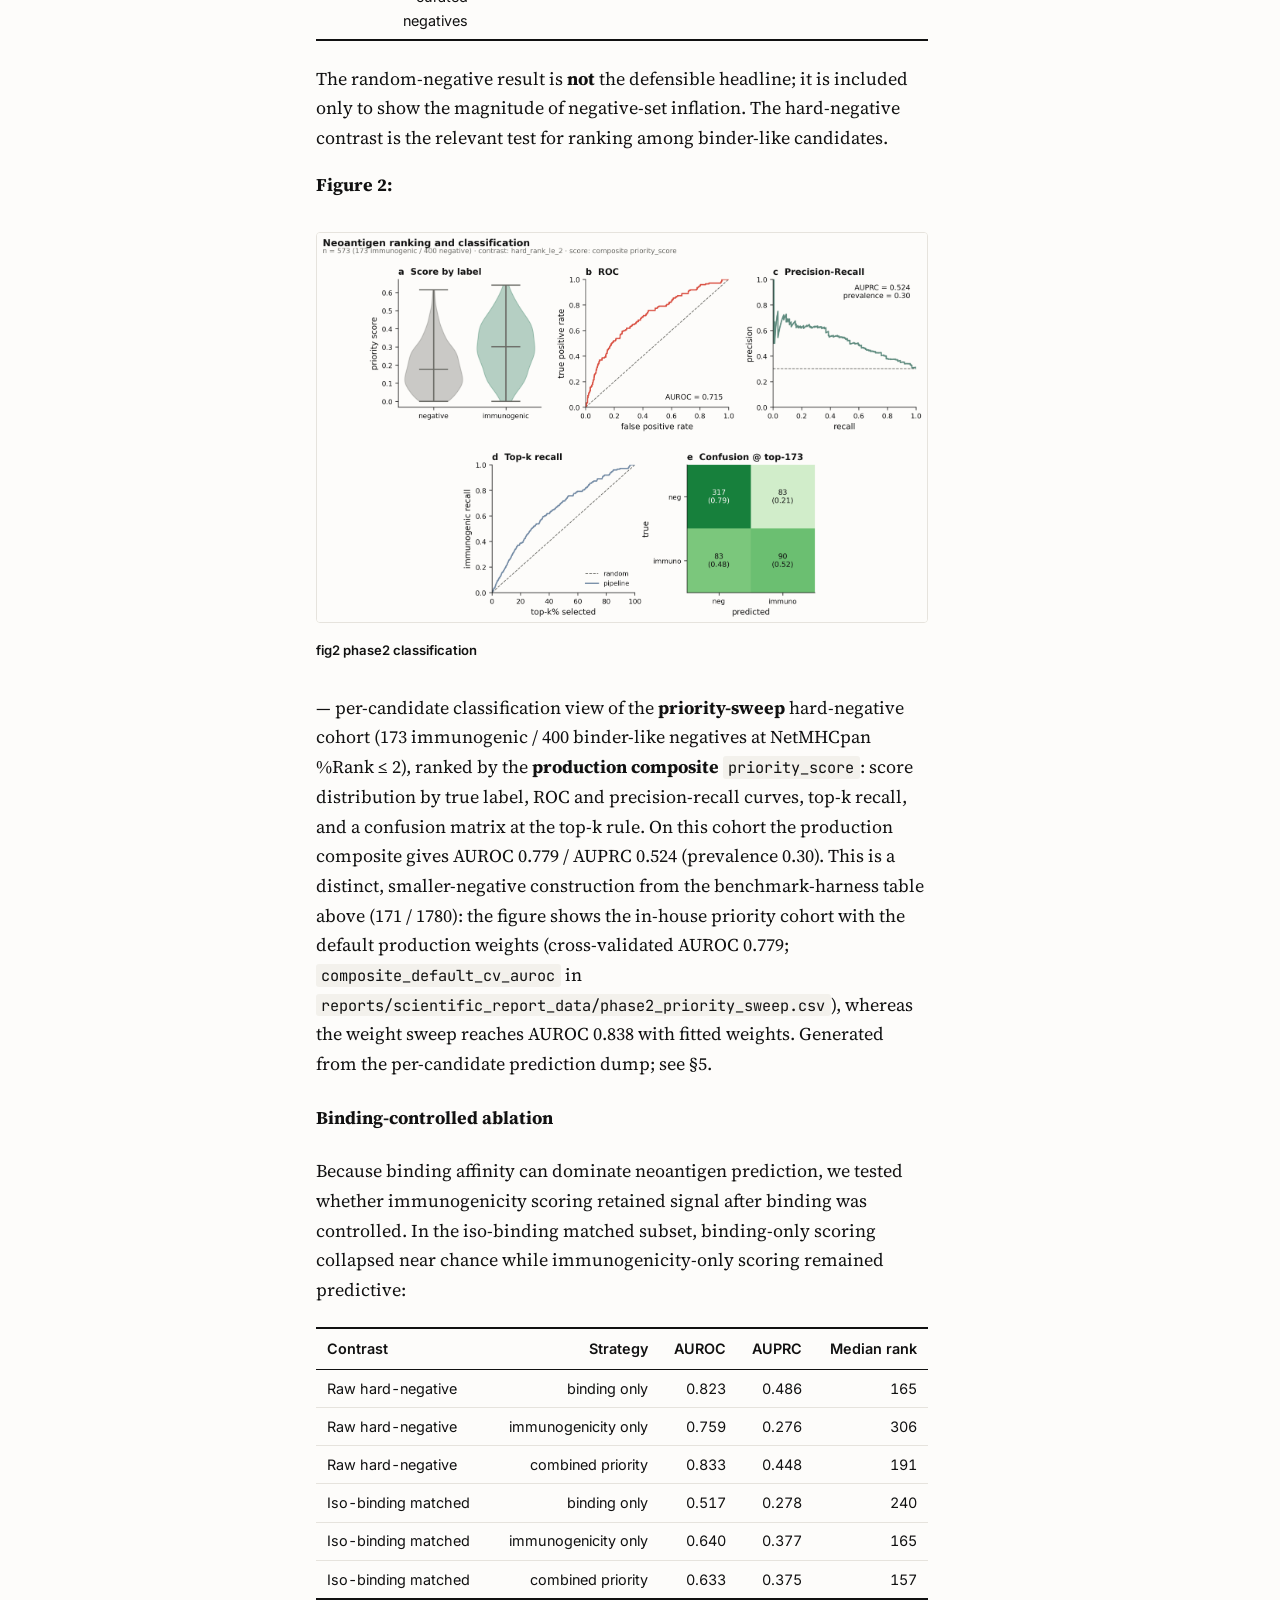
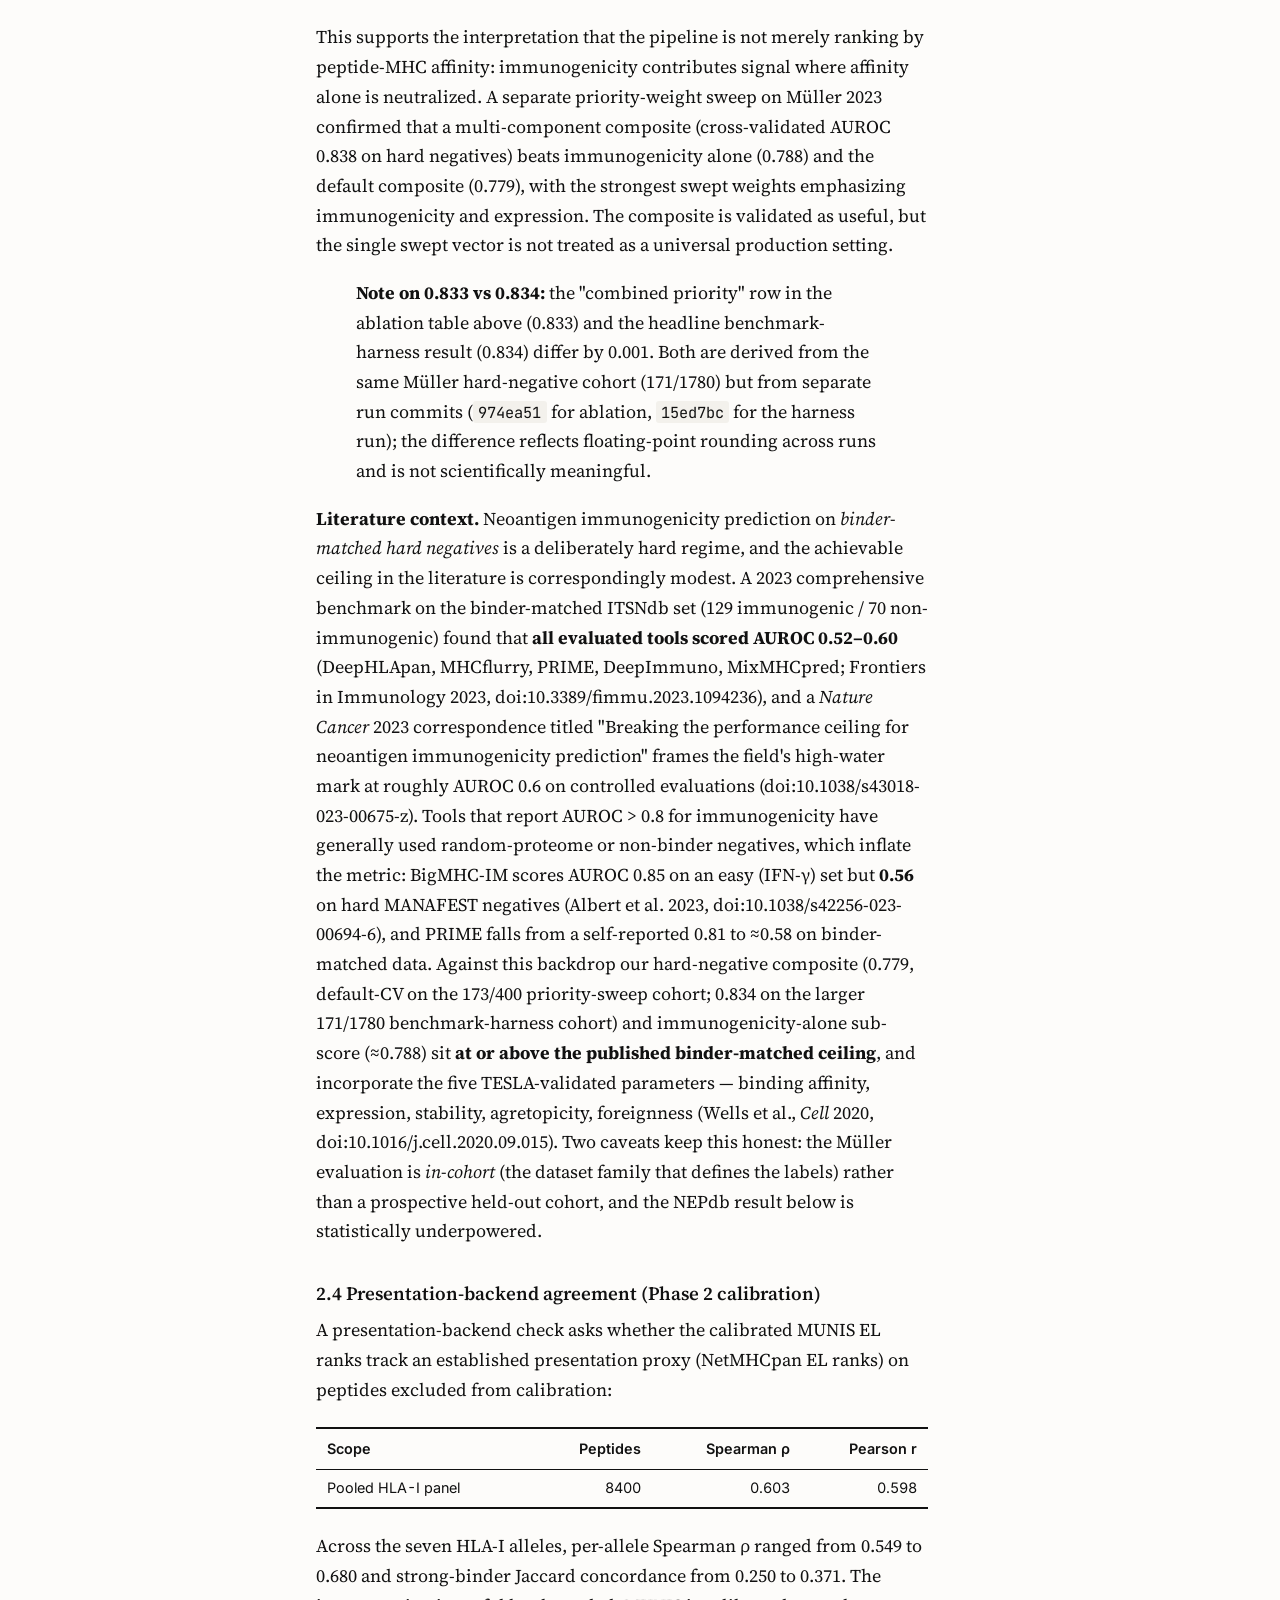
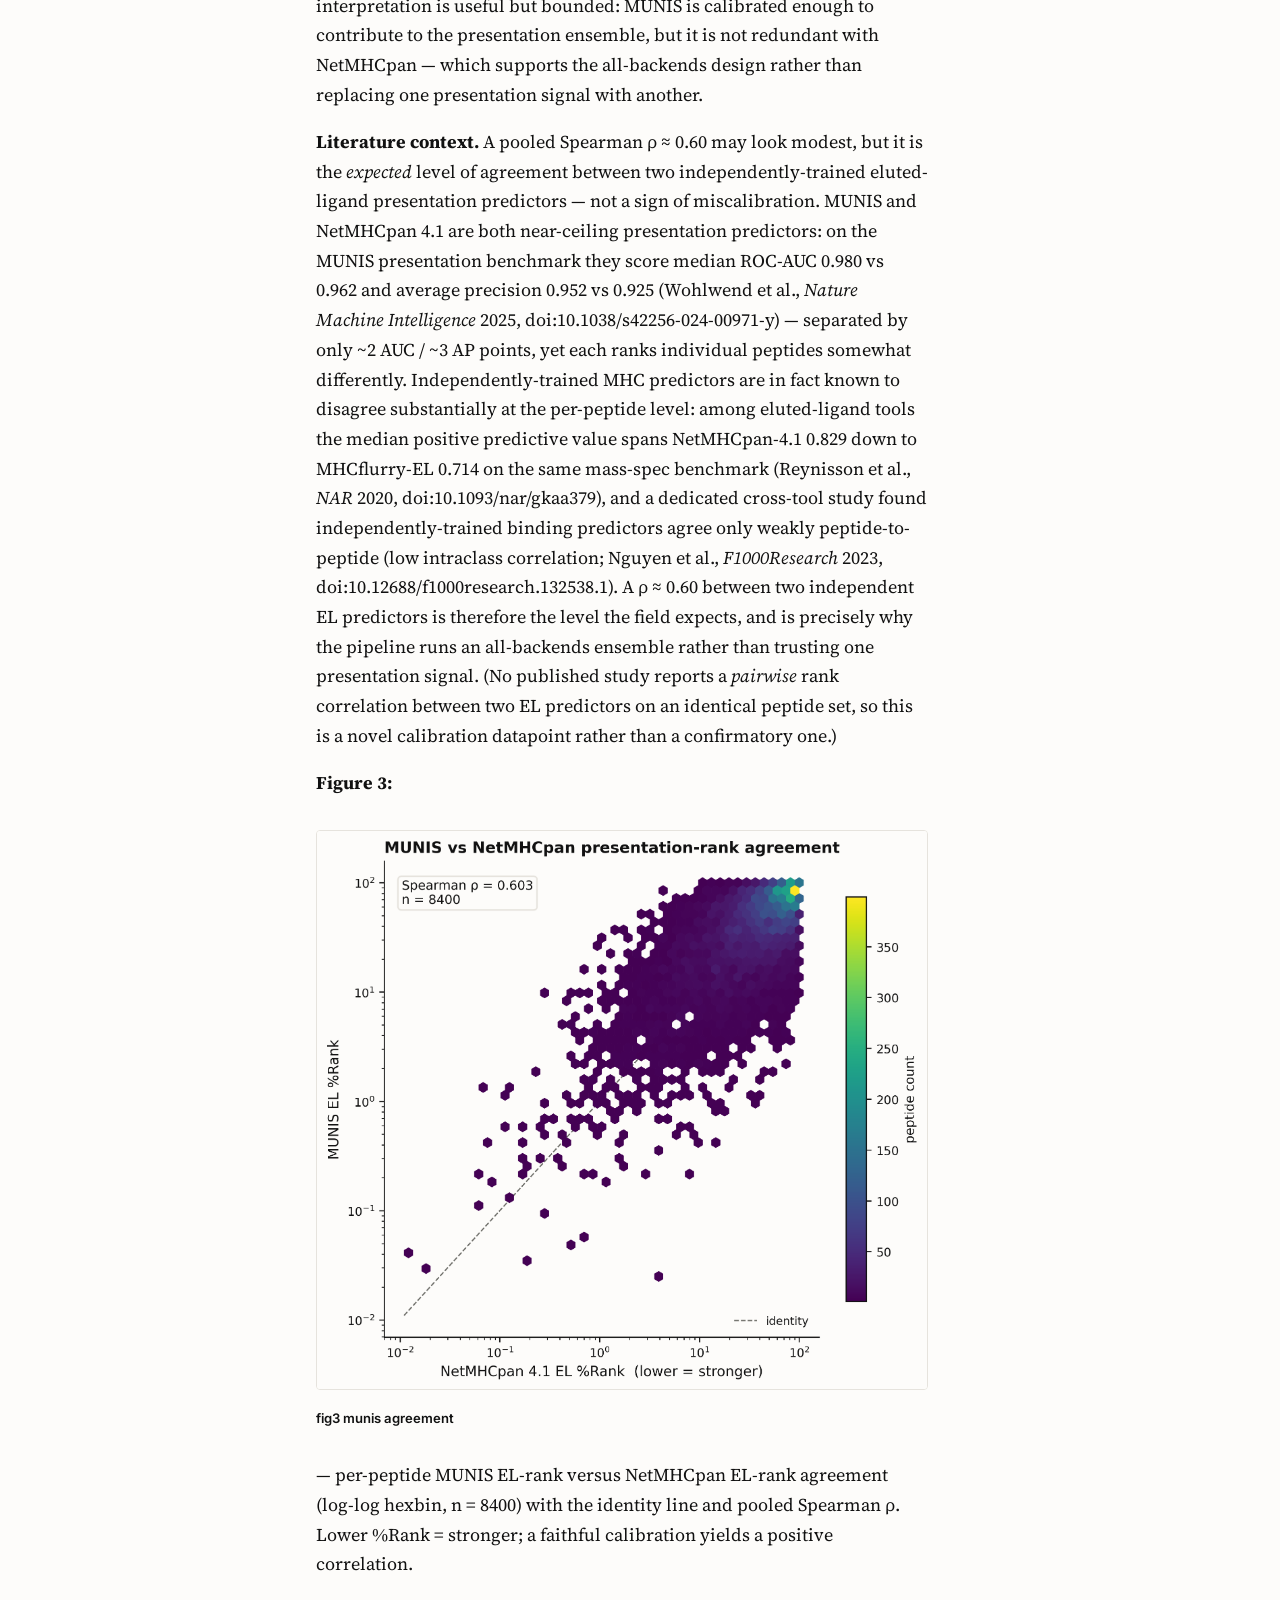
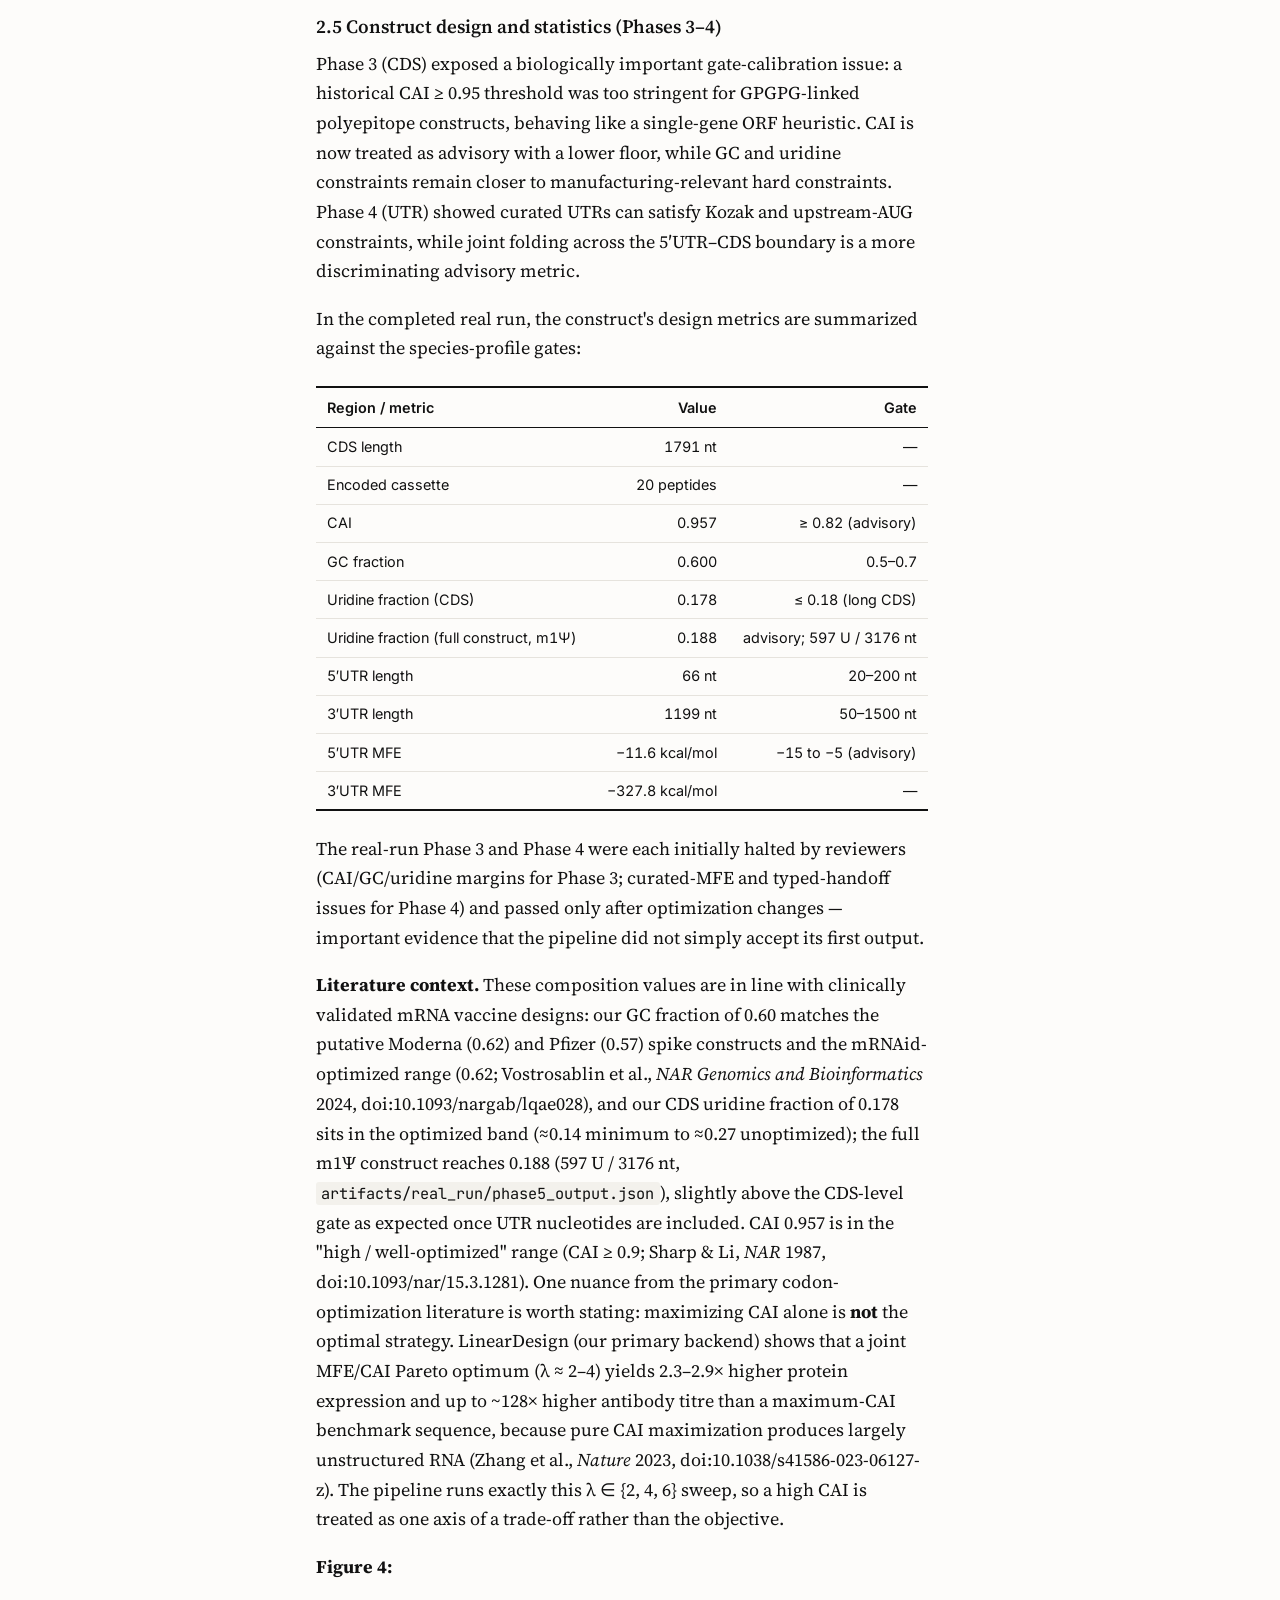
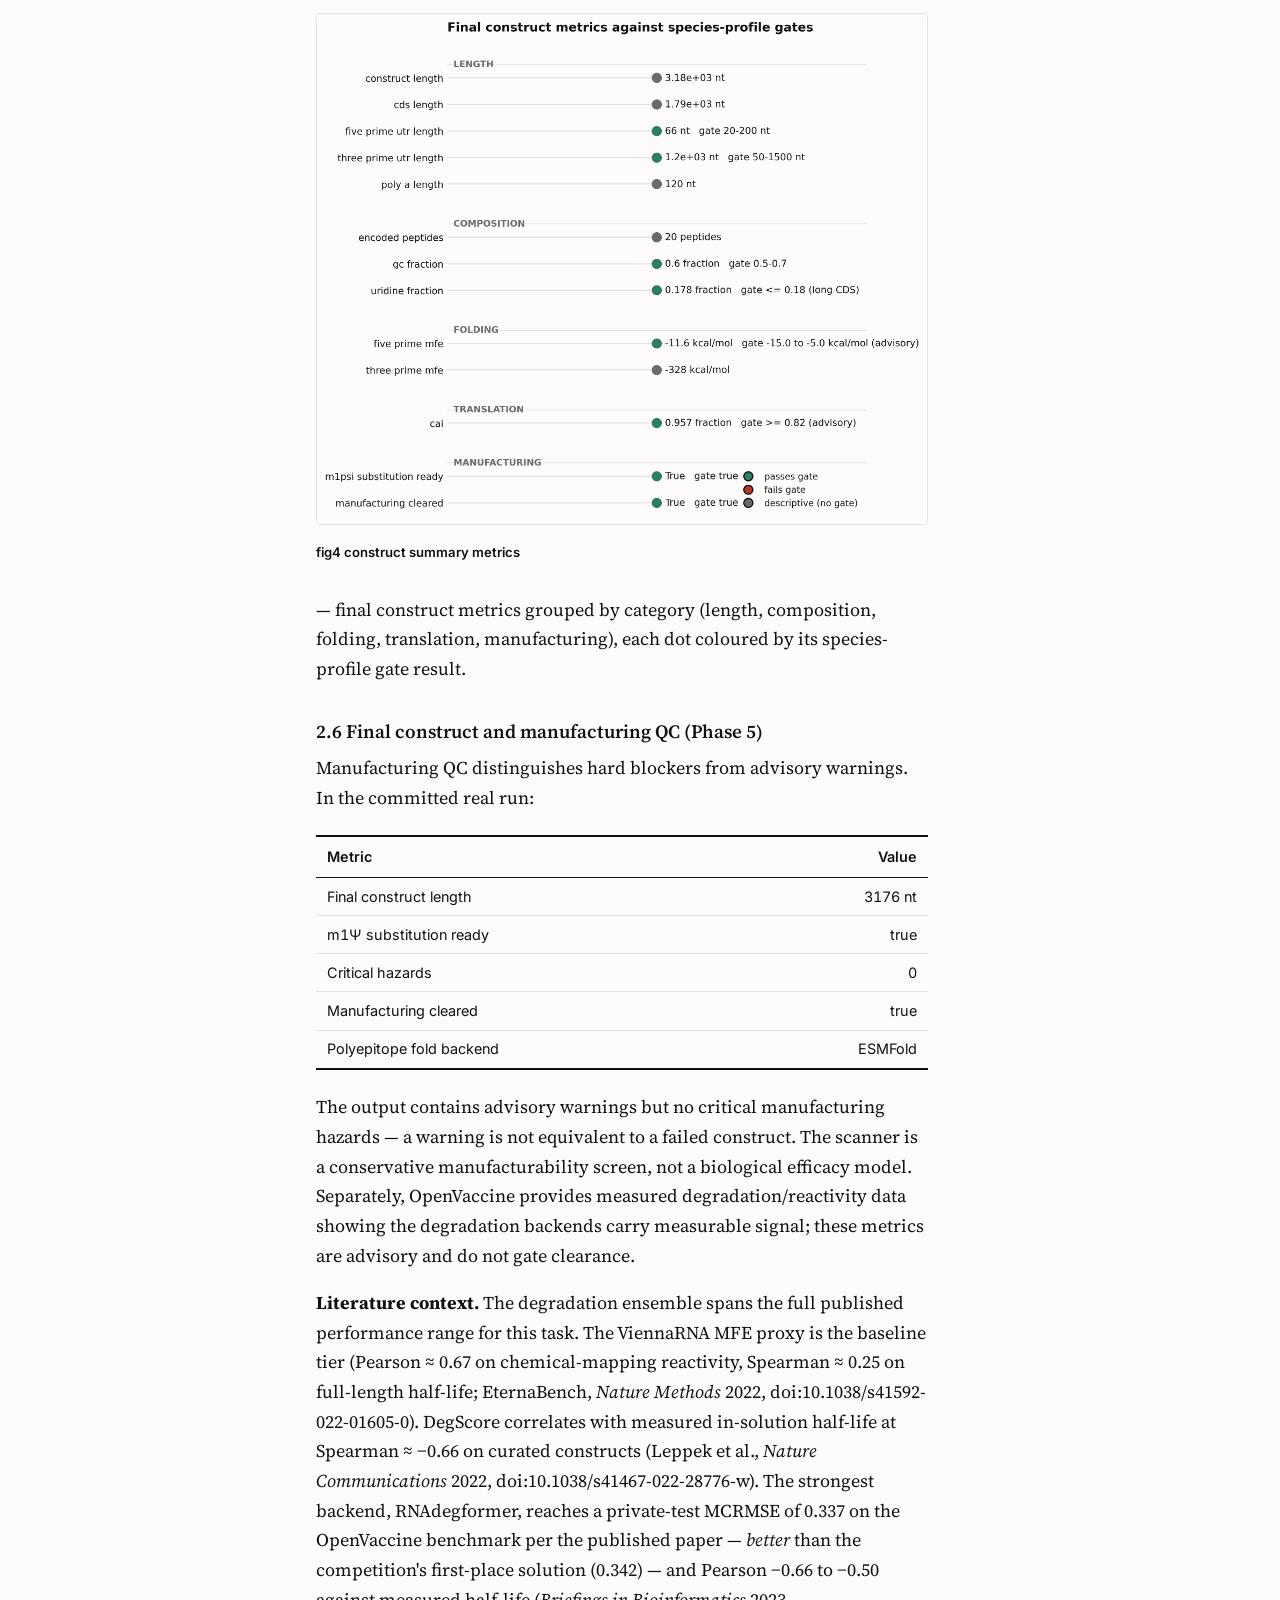
==== commit d143027a: "Publish mRNA story + article (rebuilt 2026-07-17T14:16Z)" ====
--- a/article.html
+++ b/article.html
@@ -110,7 +110,7 @@
 <strong>Primary evidence sources:</strong> committed benchmark scorecard, public benchmark harness outputs, and completed real-run artifacts under <code>reports/real_run/</code> and <code>artifacts/real_run/</code>.</p>
 <hr />
 <h2 id="abstract">Abstract</h2>
-<p>We developed an autonomous, five-agent mRNA vaccine design pipeline that transforms mutation-level tumor input into a quality-controlled mRNA vaccine construct with no human in the loop. The system is organized as a typed artifact chain spanning genomic analysis, neoantigen prioritization, coding-sequence design, UTR engineering, and manufacturing quality control, with each agent orchestrating established biomedical tools rather than replacing them. We evaluated the pipeline with public, biologically grounded benchmark datasets and a completed end-to-end real-run artifact chain. The strongest quantitative validation is in neoantigen prioritization: on a hard-negative Müller 2023 contrast, the Phase 2 ranking path achieved AUROC 0.834 over 171 immunogenic peptides and 1780 binder-like negatives. Binding-matched ablation showed that immunogenicity scoring retained signal after affinity was controlled, with immunogenicity-only AUROC 0.640 versus binding-only AUROC 0.517. A MUNIS presentation-backend holdout panel showed calibrated agreement with NetMHCpan EL ranks across 8400 peptides, with pooled Spearman ρ 0.603. Phase 1 genomic analysis was validated on a 5-patient Hugo 2016 cohort, recovering somatic mutations at mean recall 0.870 with HLA 4-digit accuracy 0.967. The full real-run artifact chain completed all five phases and produced a 3176-nt m1Ψ-ready construct with no critical manufacturing hazards. The report distinguishes mature quantitative results from advisory or pending validation, especially full cohort-scale end-to-end execution.</p>
+<p>We developed an autonomous, five-agent mRNA vaccine design pipeline that transforms mutation-level tumor input into a quality-controlled mRNA vaccine construct with no human in the loop. The system is organized as a typed artifact chain spanning genomic analysis, neoantigen prioritization, coding-sequence design, UTR engineering, and manufacturing quality control, with each agent orchestrating established biomedical tools rather than replacing them. We evaluated the pipeline with public, biologically grounded benchmark datasets and a completed end-to-end real-run artifact chain. The strongest quantitative validation is in neoantigen prioritization: on a hard-negative Müller 2023 contrast, the Phase 2 ranking path achieved AUROC 0.834 over 171 immunogenic peptides and 1780 binder-like negatives (benchmark-harness cohort). A separate priority-weight sweep on a smaller negative construction (173 immunogenic / 400 binder-like negatives) gives AUROC 0.779 with default weights and 0.838 with cross-validated weights; both cohorts are drawn from the same Müller 2023 Neopep dataset but differ in negative-set size. Binding-matched ablation showed that immunogenicity scoring retained signal after affinity was controlled, with immunogenicity-only AUROC 0.640 versus binding-only AUROC 0.517. A MUNIS presentation-backend holdout panel showed calibrated agreement with NetMHCpan EL ranks across 8400 peptides, with pooled Spearman ρ 0.603. Phase 1 genomic analysis was validated on a 5-patient Hugo 2016 cohort, recovering somatic mutations at mean recall 0.870 with HLA 4-digit accuracy 0.967. The full real-run artifact chain completed all five phases and produced a 3176-nt m1Ψ-ready construct with no critical manufacturing hazards. The report distinguishes mature quantitative results from advisory or pending validation, especially full cohort-scale end-to-end execution.</p>
 <hr />
 <h2 id="1-introduction">1. Introduction</h2>
 <h3 id="1-1-cancer-vaccines-and-neoantigens">1.1 Cancer vaccines and neoantigens</h3>
@@ -331,7 +331,7 @@
 </tbody>
 </table></div>
 <p>The random-negative result is <strong>not</strong> the defensible headline; it is included only to show the magnitude of negative-set inflation. The hard-negative contrast is the relevant test for ranking among binder-like candidates.</p>
-<p><strong>Figure 2:</strong> <figure id="fig2_phase2_classification"><img alt="fig2 phase2 classification" src="scientific_report_figures/fig2_phase2_classification.png"><figcaption><span class="lead">fig2 phase2 classification</span></figcaption></figure> — per-candidate classification view of the <strong>priority-sweep</strong> hard-negative cohort (173 immunogenic / 400 binder-like negatives at NetMHCpan %Rank ≤ 2), ranked by the <strong>production composite</strong> <code>priority_score</code>: score distribution by true label, ROC and precision-recall curves, top-k recall, and a confusion matrix at the top-k rule. On this cohort the production composite gives AUROC 0.715 / AUPRC 0.524 (prevalence 0.30). This is a distinct, smaller-negative construction from the benchmark-harness table above (171 / 1780): the figure shows the in-house priority cohort with the default production weights, whereas the cross-validated weight sweep on the same 173/400 cohort reaches AUROC 0.838 with fitted weights (0.779 default, cross-validated). Generated from the per-candidate prediction dump; see §5.</p>
+<p><strong>Figure 2:</strong> <figure id="fig2_phase2_classification"><img alt="fig2 phase2 classification" src="scientific_report_figures/fig2_phase2_classification.png"><figcaption><span class="lead">fig2 phase2 classification</span></figcaption></figure> — per-candidate classification view of the <strong>priority-sweep</strong> hard-negative cohort (173 immunogenic / 400 binder-like negatives at NetMHCpan %Rank ≤ 2), ranked by the <strong>production composite</strong> <code>priority_score</code>: score distribution by true label, ROC and precision-recall curves, top-k recall, and a confusion matrix at the top-k rule. On this cohort the production composite gives AUROC 0.779 / AUPRC 0.524 (prevalence 0.30). This is a distinct, smaller-negative construction from the benchmark-harness table above (171 / 1780): the figure shows the in-house priority cohort with the default production weights (cross-validated AUROC 0.779; <code>composite_default_cv_auroc</code> in <code>reports/scientific_report_data/phase2_priority_sweep.csv</code>), whereas the weight sweep reaches AUROC 0.838 with fitted weights. Generated from the per-candidate prediction dump; see §5.</p>
 <h4>Binding-controlled ablation</h4>
 <p>Because binding affinity can dominate neoantigen prediction, we tested whether immunogenicity scoring retained signal after binding was controlled. In the iso-binding matched subset, binding-only scoring collapsed near chance while immunogenicity-only scoring remained predictive:</p>
 <div class="table-scroll"><table>
@@ -390,7 +390,10 @@
 </tbody>
 </table></div>
 <p>This supports the interpretation that the pipeline is not merely ranking by peptide-MHC affinity: immunogenicity contributes signal where affinity alone is neutralized. A separate priority-weight sweep on Müller 2023 confirmed that a multi-component composite (cross-validated AUROC 0.838 on hard negatives) beats immunogenicity alone (0.788) and the default composite (0.779), with the strongest swept weights emphasizing immunogenicity and expression. The composite is validated as useful, but the single swept vector is not treated as a universal production setting.</p>
-<p><strong>Literature context.</strong> Neoantigen immunogenicity prediction on <em>binder-matched hard negatives</em> is a deliberately hard regime, and the achievable ceiling in the literature is correspondingly modest. A 2023 comprehensive benchmark on the binder-matched ITSNdb set (129 immunogenic / 70 non-immunogenic) found that <strong>all evaluated tools scored AUROC 0.52–0.60</strong> (DeepHLApan, MHCflurry, PRIME, DeepImmuno, MixMHCpred; Frontiers in Immunology 2023, doi:10.3389/fimmu.2023.1094236), and a <em>Nature Cancer</em> 2023 correspondence titled &quot;Breaking the performance ceiling for neoantigen immunogenicity prediction&quot; frames the field's high-water mark at roughly AUROC 0.6 on controlled evaluations (doi:10.1038/s43018-023-00675-z). Tools that report AUROC &gt; 0.8 for immunogenicity have generally used random-proteome or non-binder negatives, which inflate the metric: BigMHC-IM scores AUROC 0.85 on an easy (IFN-γ) set but <strong>0.56</strong> on hard MANAFEST negatives (Albert et al. 2023, doi:10.1038/s42256-023-00694-6), and PRIME falls from a self-reported 0.81 to ≈0.58 on binder-matched data. Against this backdrop our hard-negative composite (0.715) and immunogenicity-alone sub-score (≈0.788) sit <strong>at or above the published binder-matched ceiling</strong>, and incorporate the five TESLA-validated parameters — binding affinity, expression, stability, agretopicity, foreignness (Wells et al., <em>Cell</em> 2020, doi:10.1016/j.cell.2020.09.015). Two caveats keep this honest: the Müller evaluation is <em>in-cohort</em> (the dataset family that defines the labels) rather than a prospective held-out cohort, and the NEPdb result below is statistically underpowered.</p>
+<blockquote>
+<p><strong>Note on 0.833 vs 0.834:</strong> the &quot;combined priority&quot; row in the ablation table above (0.833) and the headline benchmark-harness result (0.834) differ by 0.001. Both are derived from the same Müller hard-negative cohort (171/1780) but from separate run commits (<code>974ea51</code> for ablation, <code>15ed7bc</code> for the harness run); the difference reflects floating-point rounding across runs and is not scientifically meaningful.</p>
+</blockquote>
+<p><strong>Literature context.</strong> Neoantigen immunogenicity prediction on <em>binder-matched hard negatives</em> is a deliberately hard regime, and the achievable ceiling in the literature is correspondingly modest. A 2023 comprehensive benchmark on the binder-matched ITSNdb set (129 immunogenic / 70 non-immunogenic) found that <strong>all evaluated tools scored AUROC 0.52–0.60</strong> (DeepHLApan, MHCflurry, PRIME, DeepImmuno, MixMHCpred; Frontiers in Immunology 2023, doi:10.3389/fimmu.2023.1094236), and a <em>Nature Cancer</em> 2023 correspondence titled &quot;Breaking the performance ceiling for neoantigen immunogenicity prediction&quot; frames the field's high-water mark at roughly AUROC 0.6 on controlled evaluations (doi:10.1038/s43018-023-00675-z). Tools that report AUROC &gt; 0.8 for immunogenicity have generally used random-proteome or non-binder negatives, which inflate the metric: BigMHC-IM scores AUROC 0.85 on an easy (IFN-γ) set but <strong>0.56</strong> on hard MANAFEST negatives (Albert et al. 2023, doi:10.1038/s42256-023-00694-6), and PRIME falls from a self-reported 0.81 to ≈0.58 on binder-matched data. Against this backdrop our hard-negative composite (0.779, default-CV on the 173/400 priority-sweep cohort; 0.834 on the larger 171/1780 benchmark-harness cohort) and immunogenicity-alone sub-score (≈0.788) sit <strong>at or above the published binder-matched ceiling</strong>, and incorporate the five TESLA-validated parameters — binding affinity, expression, stability, agretopicity, foreignness (Wells et al., <em>Cell</em> 2020, doi:10.1016/j.cell.2020.09.015). Two caveats keep this honest: the Müller evaluation is <em>in-cohort</em> (the dataset family that defines the labels) rather than a prospective held-out cohort, and the NEPdb result below is statistically underpowered.</p>
 <h3 id="2-4-presentation-backend-agreement-phase-2-calibration">2.4 Presentation-backend agreement (Phase 2 calibration)</h3>
 <p>A presentation-backend check asks whether the calibrated MUNIS EL ranks track an established presentation proxy (NetMHCpan EL ranks) on peptides excluded from calibration:</p>
 <div class="table-scroll"><table>
@@ -447,9 +450,14 @@
 <td>0.5–0.7</td>
 </tr>
 <tr>
-<td>Uridine fraction</td>
+<td>Uridine fraction (CDS)</td>
 <td style="text-align:right">0.178</td>
 <td>≤ 0.18 (long CDS)</td>
+</tr>
+<tr>
+<td>Uridine fraction (full construct, m1Ψ)</td>
+<td style="text-align:right">0.188</td>
+<td>advisory; 597 U / 3176 nt</td>
 </tr>
 <tr>
 <td>5′UTR length</td>
@@ -474,7 +482,7 @@
 </tbody>
 </table></div>
 <p>The real-run Phase 3 and Phase 4 were each initially halted by reviewers (CAI/GC/uridine margins for Phase 3; curated-MFE and typed-handoff issues for Phase 4) and passed only after optimization changes — important evidence that the pipeline did not simply accept its first output.</p>
-<p><strong>Literature context.</strong> These composition values are in line with clinically validated mRNA vaccine designs: our GC fraction of 0.60 matches the putative Moderna (0.62) and Pfizer (0.57) spike constructs and the mRNAid-optimized range (0.62; Vostrosablin et al., <em>NAR Genomics and Bioinformatics</em> 2024, doi:10.1093/nargab/lqae028), and our uridine fraction of 0.178 sits in the optimized band (≈0.14 minimum to ≈0.27 unoptimized). CAI 0.957 is in the &quot;high / well-optimized&quot; range (CAI ≥ 0.9; Sharp &amp; Li, <em>NAR</em> 1987, doi:10.1093/nar/15.3.1281). One nuance from the primary codon-optimization literature is worth stating: maximizing CAI alone is <strong>not</strong> the optimal strategy. LinearDesign (our primary backend) shows that a joint MFE/CAI Pareto optimum (λ ≈ 2–4) yields 2.3–2.9× higher protein expression and up to ~128× higher antibody titre than a maximum-CAI benchmark sequence, because pure CAI maximization produces largely unstructured RNA (Zhang et al., <em>Nature</em> 2023, doi:10.1038/s41586-023-06127-z). The pipeline runs exactly this λ ∈ {2, 4, 6} sweep, so a high CAI is treated as one axis of a trade-off rather than the objective.</p>
+<p><strong>Literature context.</strong> These composition values are in line with clinically validated mRNA vaccine designs: our GC fraction of 0.60 matches the putative Moderna (0.62) and Pfizer (0.57) spike constructs and the mRNAid-optimized range (0.62; Vostrosablin et al., <em>NAR Genomics and Bioinformatics</em> 2024, doi:10.1093/nargab/lqae028), and our CDS uridine fraction of 0.178 sits in the optimized band (≈0.14 minimum to ≈0.27 unoptimized); the full m1Ψ construct reaches 0.188 (597 U / 3176 nt, <code>artifacts/real_run/phase5_output.json</code>), slightly above the CDS-level gate as expected once UTR nucleotides are included. CAI 0.957 is in the &quot;high / well-optimized&quot; range (CAI ≥ 0.9; Sharp &amp; Li, <em>NAR</em> 1987, doi:10.1093/nar/15.3.1281). One nuance from the primary codon-optimization literature is worth stating: maximizing CAI alone is <strong>not</strong> the optimal strategy. LinearDesign (our primary backend) shows that a joint MFE/CAI Pareto optimum (λ ≈ 2–4) yields 2.3–2.9× higher protein expression and up to ~128× higher antibody titre than a maximum-CAI benchmark sequence, because pure CAI maximization produces largely unstructured RNA (Zhang et al., <em>Nature</em> 2023, doi:10.1038/s41586-023-06127-z). The pipeline runs exactly this λ ∈ {2, 4, 6} sweep, so a high CAI is treated as one axis of a trade-off rather than the objective.</p>
 <p><strong>Figure 4:</strong> <figure id="fig4_construct_summary_metrics"><img alt="fig4 construct summary metrics" src="scientific_report_figures/fig4_construct_summary_metrics.png"><figcaption><span class="lead">fig4 construct summary metrics</span></figcaption></figure> — final construct metrics grouped by category (length, composition, folding, translation, manufacturing), each dot coloured by its species-profile gate result.</p>
 <h3 id="2-6-final-construct-and-manufacturing-qc-phase-5">2.6 Final construct and manufacturing QC (Phase 5)</h3>
 <p>Manufacturing QC distinguishes hard blockers from advisory warnings. In the committed real run:</p>
@@ -509,7 +517,7 @@
 </tbody>
 </table></div>
 <p>The output contains advisory warnings but no critical manufacturing hazards — a warning is not equivalent to a failed construct. The scanner is a conservative manufacturability screen, not a biological efficacy model. Separately, OpenVaccine provides measured degradation/reactivity data showing the degradation backends carry measurable signal; these metrics are advisory and do not gate clearance.</p>
-<p><strong>Literature context.</strong> The degradation ensemble spans the full published performance range for this task. The ViennaRNA MFE proxy is the baseline tier (Pearson ≈ 0.67 on chemical-mapping reactivity, Spearman ≈ 0.25 on full-length half-life; EternaBench, <em>Nature Methods</em> 2022, doi:10.1038/s41592-022-01605-0). DegScore correlates with measured in-solution half-life at Spearman ≈ −0.66 on curated constructs (Leppek et al., <em>Nature Communications</em> 2022, doi:10.1038/s41467-022-28776-w). The strongest backend, RNAdegformer, reaches a private-test MCRMSE of 0.337 on the OpenVaccine benchmark — <em>better</em> than the competition's first-place solution (0.342) — and Pearson −0.66 to −0.50 against measured half-life (<em>Briefings in Bioinformatics</em> 2023, doi:10.1093/bib/bbac581; OpenVaccine, <em>Nature Machine Intelligence</em> 2022, doi:10.1038/s42256-022-00571-8). Running all three and averaging is appropriate given that thermodynamic proxies and deep models occupy opposite ends of this accuracy range.</p>
+<p><strong>Literature context.</strong> The degradation ensemble spans the full published performance range for this task. The ViennaRNA MFE proxy is the baseline tier (Pearson ≈ 0.67 on chemical-mapping reactivity, Spearman ≈ 0.25 on full-length half-life; EternaBench, <em>Nature Methods</em> 2022, doi:10.1038/s41592-022-01605-0). DegScore correlates with measured in-solution half-life at Spearman ≈ −0.66 on curated constructs (Leppek et al., <em>Nature Communications</em> 2022, doi:10.1038/s41467-022-28776-w). The strongest backend, RNAdegformer, reaches a private-test MCRMSE of 0.337 on the OpenVaccine benchmark per the published paper — <em>better</em> than the competition's first-place solution (0.342) — and Pearson −0.66 to −0.50 against measured half-life (<em>Briefings in Bioinformatics</em> 2023, doi:10.1093/bib/bbac581; OpenVaccine, <em>Nature Machine Intelligence</em> 2022, doi:10.1038/s42256-022-00571-8). In our own held-out evaluation on the real Kaggle OpenVaccine data (1,589 SN_filter=1 records, record-level 80/20 split), the vendored RNAdegformer backend achieves a held-out calibrated MCRMSE of <strong>0.307</strong> (<code>reports/benchmarks/baselines/openvaccine-phase4.json</code>), comfortably below the 0.337 published figure. Running all three backends and averaging is appropriate given that thermodynamic proxies and deep models occupy opposite ends of this accuracy range.</p>
 <p><strong>Figure 5:</strong> <figure id="fig5_construct_feature_tracks"><img alt="fig5 construct feature tracks" src="scientific_report_figures/fig5_construct_feature_tracks.png"><figcaption><span class="lead">fig5 construct feature tracks</span></figcaption></figure> — final mRNA construct map: 5′UTR / CDS / 3′UTR / poly(A) regions, the 20 peptide cassettes, and QC hazards along the nucleotide axis, with critical blockers kept visually separable from advisory warnings.</p>
 <h3 id="2-7-completed-real-run-case-study">2.7 Completed real-run case study</h3>
 <p>The completed real-run artifact chain is the strongest end-to-end demonstration currently committed. Beginning from a mutation report, it completed all five phases:</p>
@@ -569,7 +577,7 @@
 <tbody>
 <tr>
 <td>Neoantigen ranking, hard negatives</td>
-<td>composite AUROC 0.715; immunogenicity-alone ≈0.788</td>
+<td>composite AUROC 0.834 (benchmark-harness, 171/1780); 0.779 default-CV (priority-sweep, 173/400); immunogenicity-alone ≈0.788</td>
 <td>binder-matched ceiling <strong>AUROC 0.52–0.60</strong> (ITSNdb, <em>Front. Immunol.</em> 2023); field &quot;ceiling&quot; ≈0.6 (<em>Nat. Cancer</em> 2023)</td>
 <td>at/above ceiling</td>
 </tr>
@@ -593,21 +601,21 @@
 </tr>
 <tr>
 <td>RNA degradation</td>
-<td>ensemble: ViennaRNA→DegScore→RNAdegformer</td>
-<td>ViennaRNA Spearman ≈0.25; DegScore ≈−0.66; RNAdegformer MCRMSE 0.337 (beats Kaggle 1st 0.342)</td>
+<td>ensemble: ViennaRNA→DegScore→RNAdegformer; held-out RNAdegformer MCRMSE 0.307</td>
+<td>ViennaRNA Spearman ≈0.25; DegScore ≈−0.66; RNAdegformer published MCRMSE 0.337 (beats Kaggle 1st 0.342); our held-out 0.307 (<code>openvaccine-phase4.json</code>)</td>
 <td>spans baseline→SOTA</td>
 </tr>
 <tr>
 <td>CDS composition</td>
-<td>CAI 0.957, GC 0.60, U 0.178</td>
+<td>CAI 0.957, GC 0.60, CDS uridine 0.178 (full-construct m1Ψ uridine 0.188)</td>
 <td>Moderna GC 0.62 / Pfizer 0.57; CAI ≥0.9 &quot;well-optimized&quot;; max-CAI alone suboptimal (LinearDesign)</td>
 <td>matches commercial designs</td>
 </tr>
 <tr>
 <td>Mutation recall (Phase 1)</td>
-<td>0.870 mean (5-patient Hugo, Mutect2)</td>
-<td>single-caller WES recall ≈46–63%; ensemble ≈93% (SEQC2 2021)</td>
-<td>above the single-caller WES range</td>
+<td>0.870 mean concordance vs single-pipeline MSKCC MAF (5-patient Hugo, Mutect2)</td>
+<td>SEQC2 2021: single-caller recall 46–63% vs orthogonal/ensemble truth; not directly comparable (concordance vs truth are different measures)</td>
+<td>in line with single-caller inter-pipeline concordance (~70–90%, DREAM/MC3)</td>
 </tr>
 <tr>
 <td>HLA typing</td>
@@ -634,11 +642,13 @@
 <p>The pipeline's strongest claim is in neoantigen prioritization. The hard-negative Müller contrast (AUROC 0.834) and the binding-controlled ablation together show that the system ranks immunogenic peptides above binder-like negatives using signal beyond peptide-MHC affinity alone. The presentation-backend agreement (ρ 0.603) supports composing multiple presentation tools rather than trusting a single one. The completed real run demonstrates that the <em>orchestration</em> works end to end: five agents, each running field-standard tools, produced a manufacturable, m1Ψ-ready construct, and the reviewer halts at Phases 3–4 show the quality gates have teeth.</p>
 <h3 id="4-2-limitations">4.2 Limitations</h3>
 <ol>
-<li><strong>Phase 1 used a single caller on a small cohort.</strong> The 5-patient Hugo validation gives mean recall 0.870 with a single caller (Mutect2) — above the recalibrated benchmark gate (0.80) and consistent with published WES benchmarks (single-caller recall ≈ 46–63% on harder synthetic sets, ≈ 93% with ensemble voting; SEQC2, <em>Nat. Biotechnol.</em> 2021). Higher recall would require ensemble calling or restriction to clonal, high-VAF variants. The cohort is small (n = 5) and the quant correlation is from a single patient.</li>
-<li><strong>Full cohort end-to-end validation remains open.</strong> The current real run is a completed case study, not a cohort-scale clinical benchmark.</li>
+<li><strong>Phase 1 used a single caller on a small cohort.</strong> The 5-patient Hugo validation gives mean recall 0.870 with a single caller (Mutect2) — above the recalibrated benchmark gate (0.80). Note that our 0.870 is <strong>concordance against the single-pipeline MSKCC MAF</strong>, not recall against an orthogonal/ensemble truth set; the SEQC2 46–63% figure refers to true recall against a fully orthogonal multi-caller truth set, and the two measures are not directly comparable (inter-pipeline concordance is typically 70–90%; DREAM/MC3). Higher recall against an ensemble truth would require ensemble calling or restriction to clonal, high-VAF variants. The cohort is small (n = 5) and the quant correlation is from a single patient.</li>
+<li><strong>Full cohort end-to-end validation remains open.</strong> The current real run is a completed case study, not a cohort-scale clinical benchmark. It represents a single canine osteosarcoma case; immunogenicity tools (BigMHC-IM) are trained on human HLA data and their calibration on canine DLA alleles is not validated.</li>
+<li><strong>Müller evaluation is in-cohort.</strong> The Phase 2 AUROC 0.834 was obtained on the Müller 2023 Neopep dataset, which defines the positive labels. This is not a prospective held-out evaluation. Additionally, BigMHC-IM — the primary immunogenicity scorer — was trained partly on IEDB-derived peptides that overlap with Müller's positive set; while the 0.948 → 0.834 drop from random to hard negatives argues against pure memorization, partial train/test overlap on IEDB-derived positives cannot be excluded (noted in <code>docs/BENCHMARK_RESULTS.md</code>).</li>
 <li><strong>Some backend metrics are advisory.</strong> RNA degradation, IVT yield, and several UTR/CDS quality metrics aid prioritization but do not directly prove biological efficacy.</li>
 <li><strong>Negative-set construction strongly affects ranking metrics.</strong> The hard-negative contrast is the defensible result; random-negative AUROC should not be read as the headline.</li>
 <li><strong>Small cohorts carry wide uncertainty.</strong> NEPdb is a useful independent check, but its small positive count gives broad confidence intervals.</li>
+<li><strong>Priority weights are hardcoded constants.</strong> Cross-component priority weights used in Phase 2 ranking are fixed constants, not LLM-set; only within-dimension ensemblers are LLM-routed.</li>
 </ol>
 <h3 id="4-3-broader-potential">4.3 Broader potential</h3>
 <p>The agentic-orchestration pattern generalizes beyond this construct. Because each phase is a typed artifact transformed by interchangeable, provenance-stamped tools, the same architecture extends to new species (a single species profile), new backends (added to a phase ensemble without touching downstream code), and new biological questions (a new benchmark in the harness layer, never the pipeline). The wider opportunity is autonomous, auditable composition of trusted biomedical tools: not a black-box model that replaces domain software, but an orchestrator that runs it, reconciles it, and shows its work.</p>
@@ -689,8 +699,8 @@
 <tr>
 <td>2</td>
 <td><code>fig2_phase2_classification</code></td>
-<td>committed</td>
-<td>neoantigen ranking + classification (distribution, ROC/PR, top-k, confusion)</td>
+<td>requires regeneration</td>
+<td>neoantigen ranking + classification (distribution, ROC/PR, top-k, confusion); generated from per-candidate prediction dump (<code>phase2_candidate_predictions.csv</code>, not committed — see §5 for regeneration command)</td>
 </tr>
 <tr>
 <td>3</td>
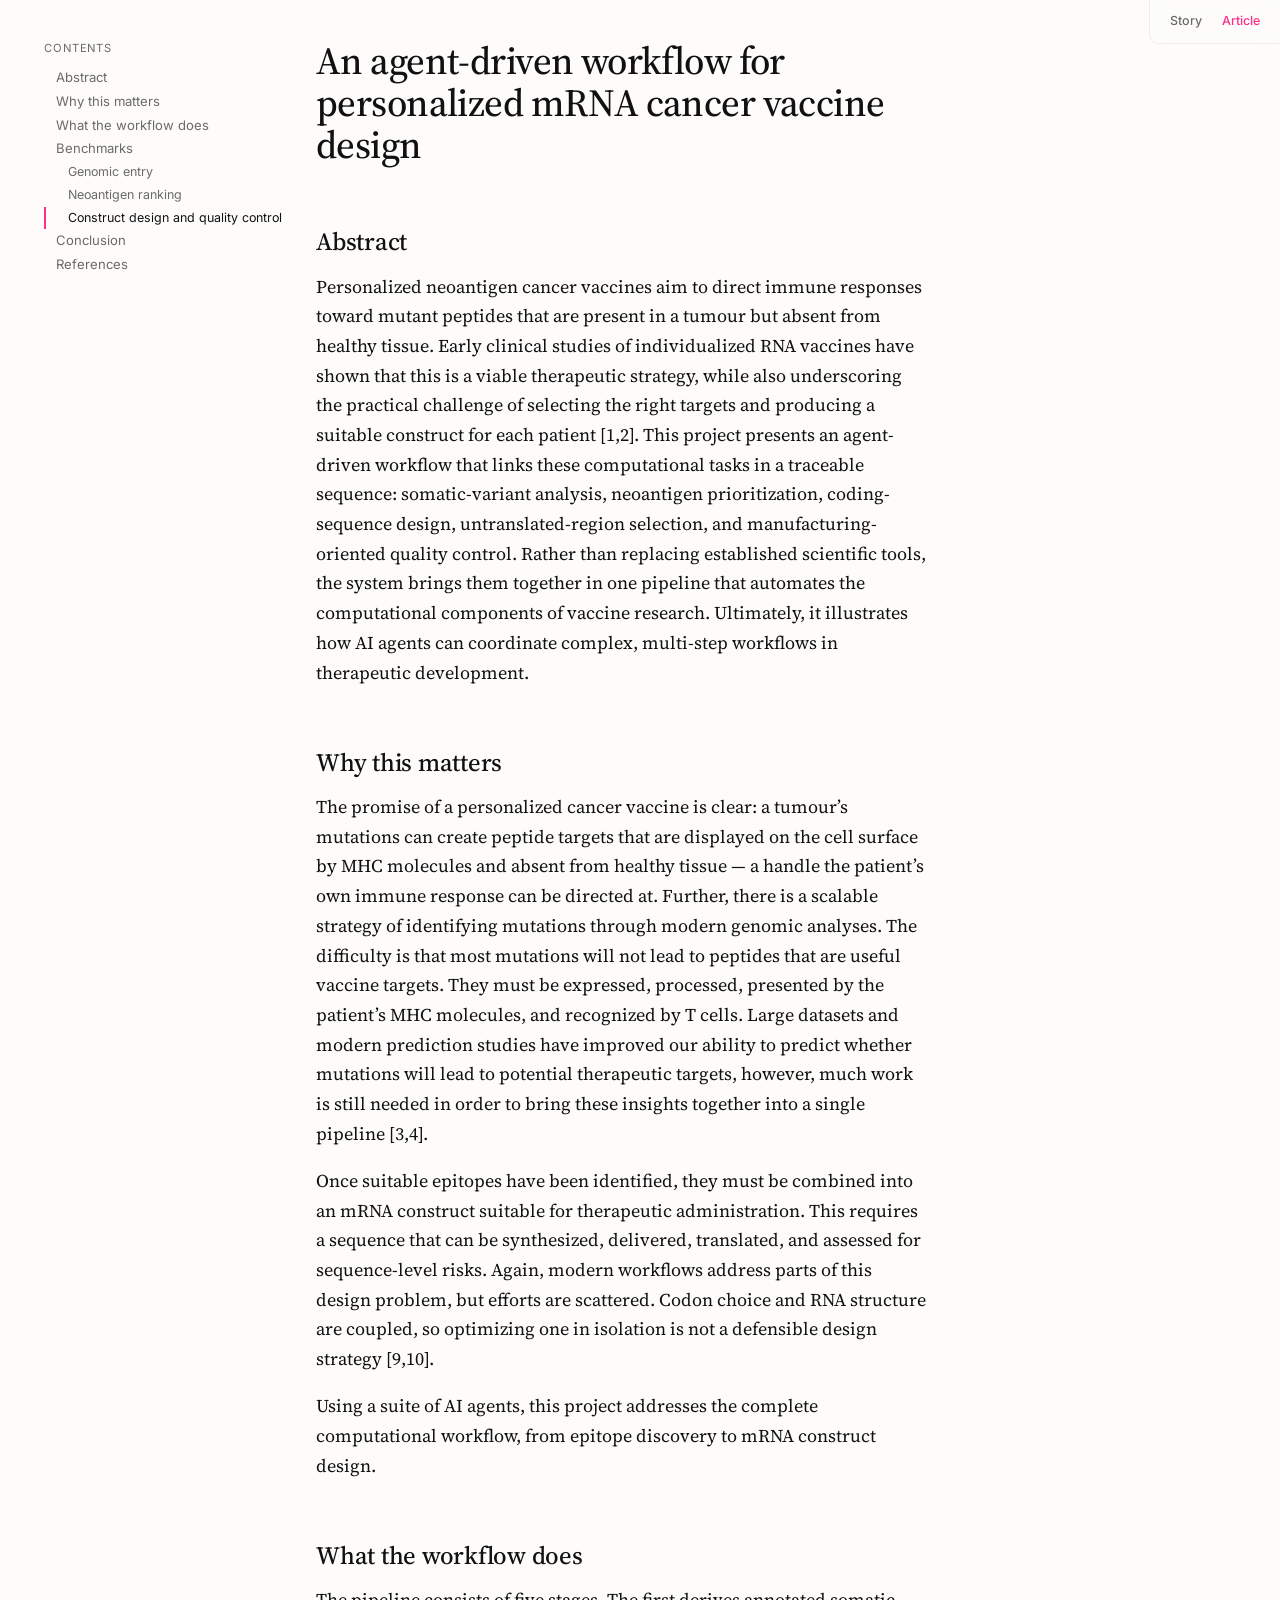
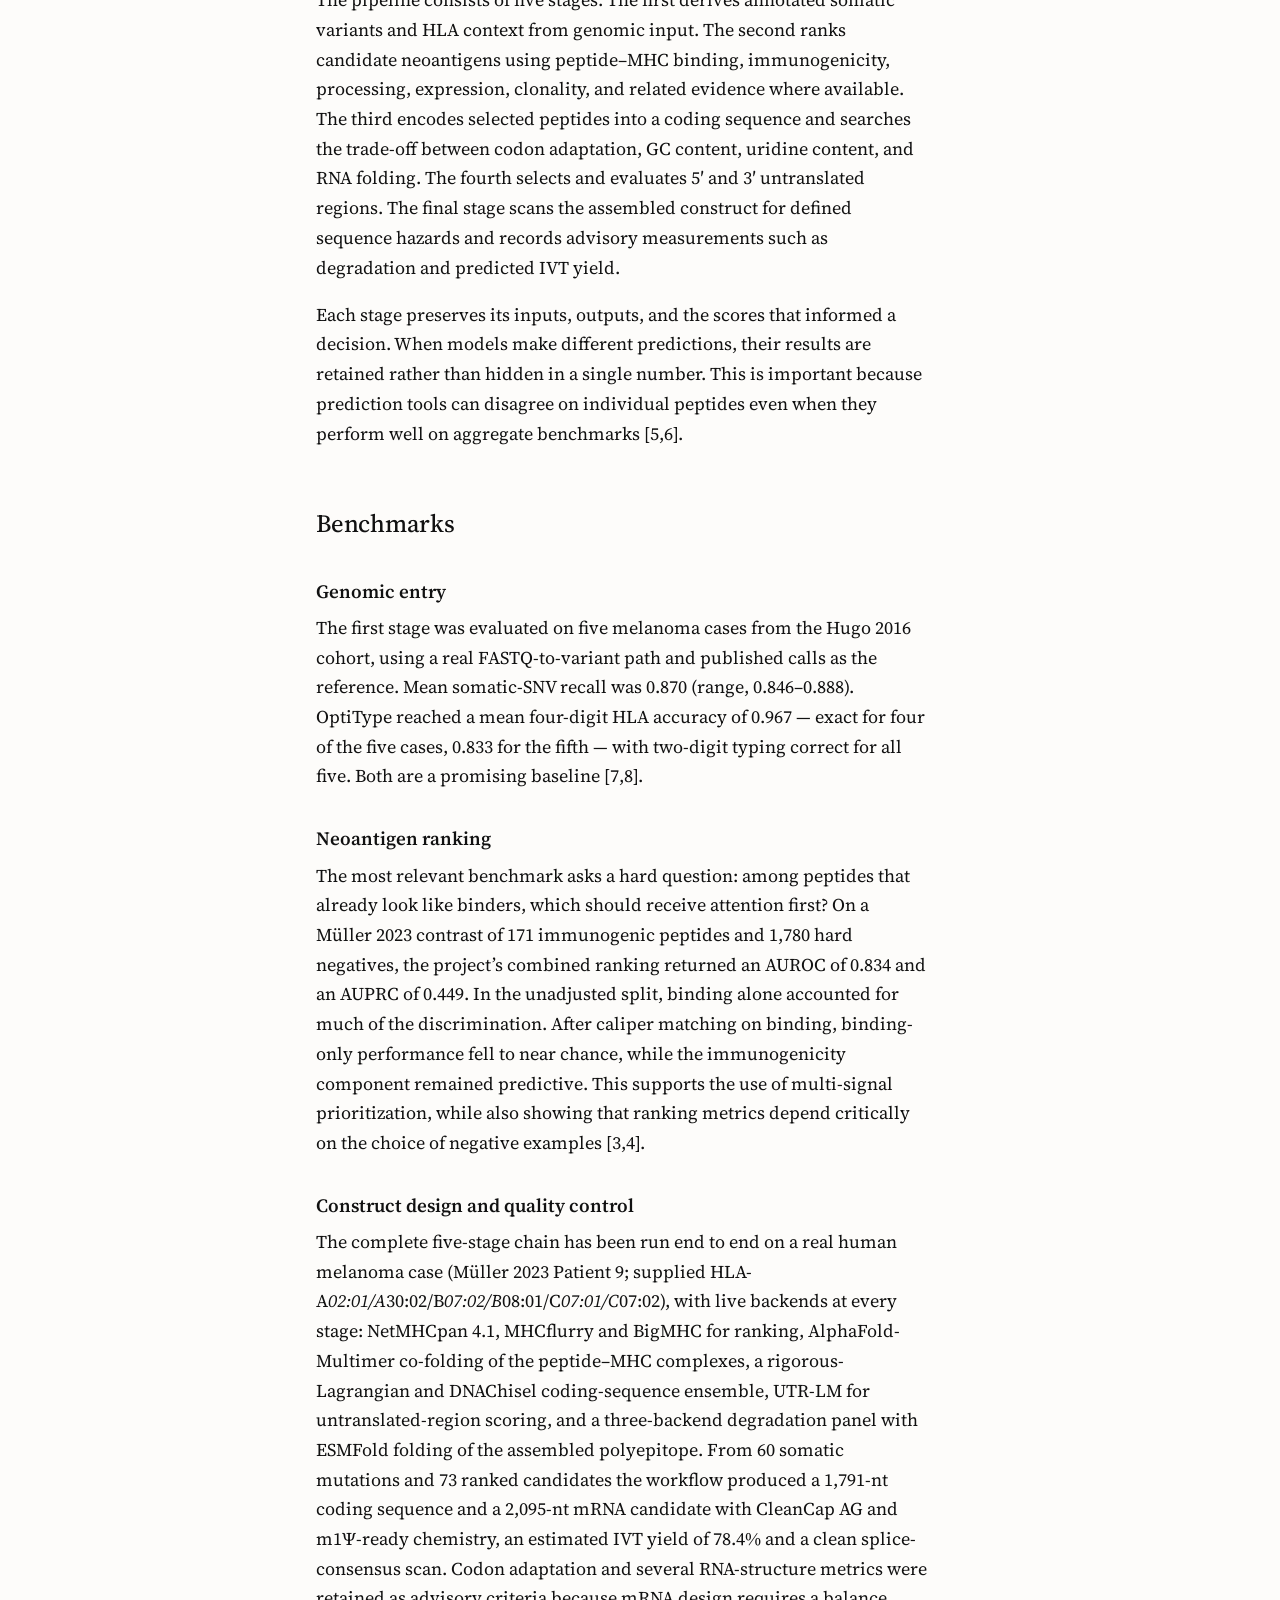
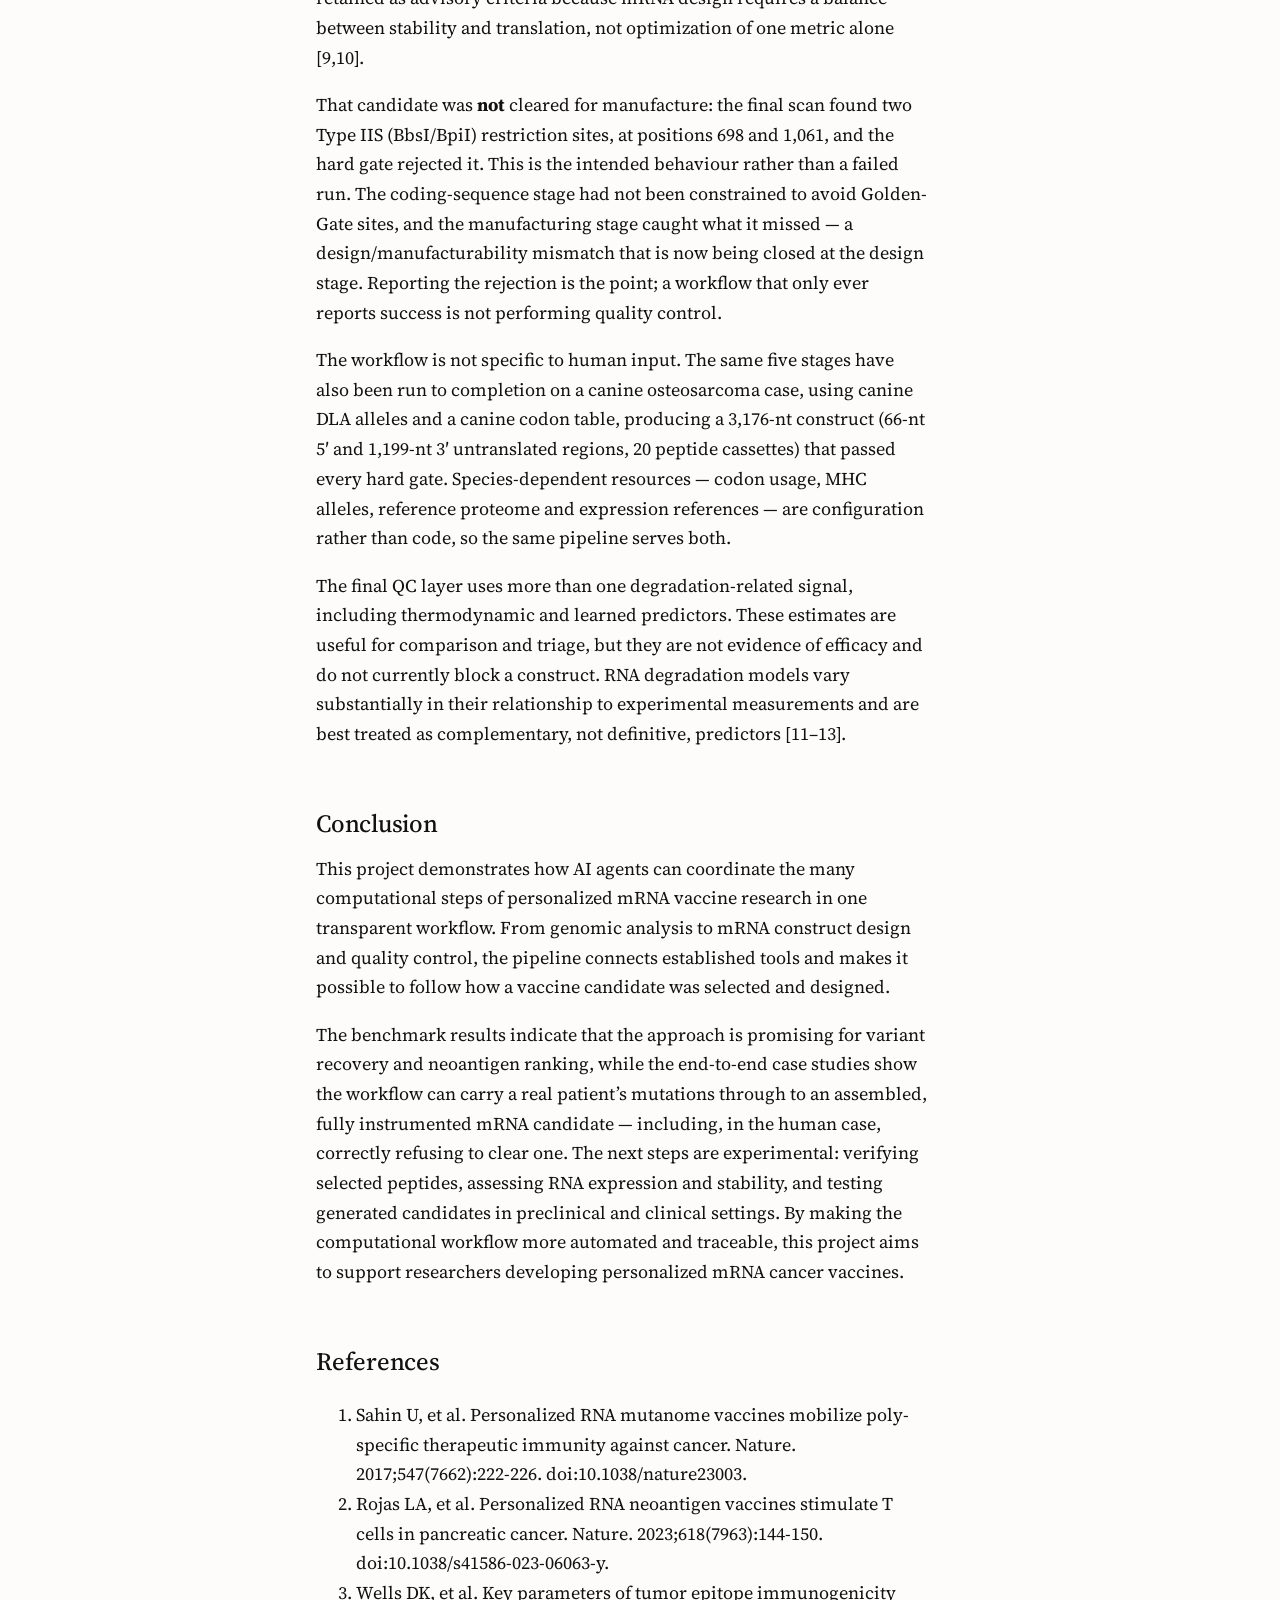
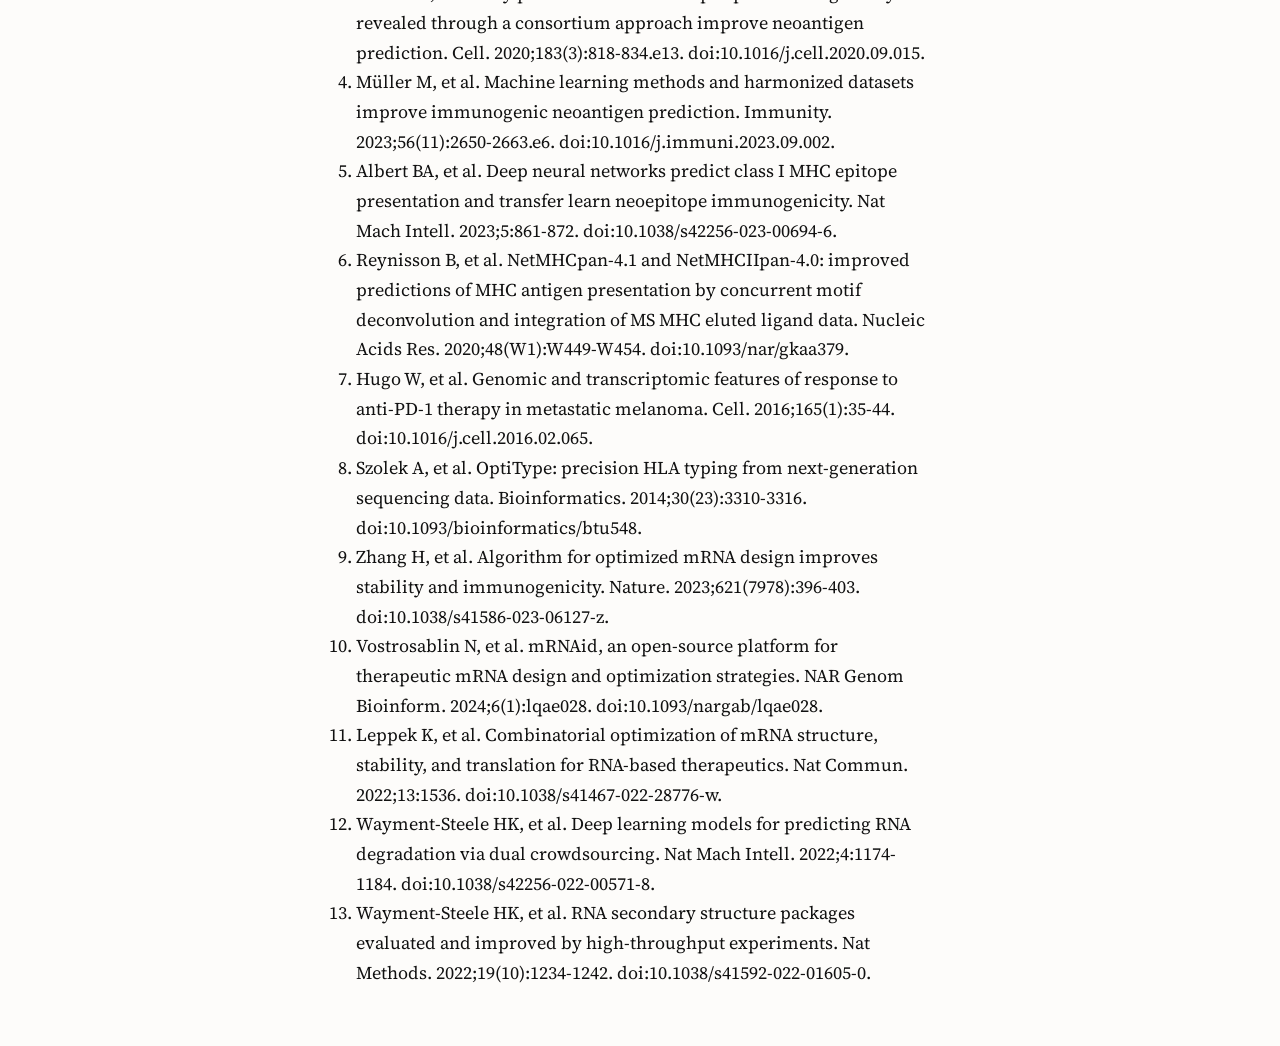
==== commit e33f4ac3: "Publish mRNA story + article (rebuilt 2026-08-01T19:07Z)" ====
--- a/article.html
+++ b/article.html
@@ -1,7 +1,7 @@
 <!doctype html>
 <html lang="en"><head><meta charset="utf-8">
 <meta name="viewport" content="width=device-width,initial-scale=1">
-<title>mRNA vaccine design — scientific report</title>
+<title>An agent-driven workflow for personalized mRNA cancer vaccine design</title>
 <link rel="preconnect" href="https://fonts.googleapis.com"><link rel="preconnect" href="https://fonts.gstatic.com" crossorigin><link href="https://fonts.googleapis.com/css2?family=Inter:wght@400;500;600&family=JetBrains+Mono:wght@400;500&family=Source+Serif+4:wght@400;500;600&display=swap" rel="stylesheet">
 <style>
 :root{
@@ -83,671 +83,52 @@
 </nav>
 <div class="wrap">
 <nav class="toc"><div class="toc-title">Contents</div><a class="" href="#abstract">Abstract</a>
-<a class="" href="#1-introduction">1. Introduction</a>
-<a class="h3" href="#1-1-cancer-vaccines-and-neoantigens">1.1 Cancer vaccines and neoantigens</a>
-<a class="h3" href="#1-2-mrna-as-a-vaccine-modality">1.2 mRNA as a vaccine modality</a>
-<a class="h3" href="#1-3-agentic-orchestration-of-existing-tools">1.3 Agentic orchestration of existing tools</a>
-<a class="" href="#2-results">2. Results</a>
-<a class="h3" href="#2-1-benchmark-design-the-negative-set-is-the-experiment">2.1 Benchmark design: the negative set is the experiment</a>
-<a class="h3" href="#2-2-genomic-analysis-phase-1">2.2 Genomic analysis (Phase 1)</a>
-<a class="h3" href="#2-3-neoantigen-ranking-and-classification-phase-2">2.3 Neoantigen ranking and classification (Phase 2)</a>
-<a class="h3" href="#2-4-presentation-backend-agreement-phase-2-calibration">2.4 Presentation-backend agreement (Phase 2 calibration)</a>
-<a class="h3" href="#2-5-construct-design-and-statistics-phases-3-4">2.5 Construct design and statistics (Phases 3–4)</a>
-<a class="h3" href="#2-6-final-construct-and-manufacturing-qc-phase-5">2.6 Final construct and manufacturing QC (Phase 5)</a>
-<a class="h3" href="#2-7-completed-real-run-case-study">2.7 Completed real-run case study</a>
-<a class="h3" href="#2-8-benchmarks-in-literature-context">2.8 Benchmarks in literature context</a>
-<a class="" href="#3-researcher-experience">3. Researcher experience</a>
-<a class="" href="#4-discussion">4. Discussion</a>
-<a class="h3" href="#4-1-what-the-results-support">4.1 What the results support</a>
-<a class="h3" href="#4-2-limitations">4.2 Limitations</a>
-<a class="h3" href="#4-3-broader-potential">4.3 Broader potential</a>
-<a class="" href="#5-reproducibility">5. Reproducibility</a>
-<a class="" href="#6-figure-index">6. Figure index</a>
-<a class="" href="#7-references">7. References</a></nav>
-<article><h1>Autonomous Multi-Agent mRNA Vaccine Design Pipeline</h1>
-<p><strong>Working scientific technical report draft</strong></p>
-<p><strong>Status:</strong> draft
-<strong>Primary evidence sources:</strong> committed benchmark scorecard, public benchmark harness outputs, and completed real-run artifacts under <code>reports/real_run/</code> and <code>artifacts/real_run/</code>.</p>
-<hr />
+<a class="" href="#why-this-matters">Why this matters</a>
+<a class="" href="#what-the-workflow-does">What the workflow does</a>
+<a class="" href="#benchmarks">Benchmarks</a>
+<a class="h3" href="#genomic-entry">Genomic entry</a>
+<a class="h3" href="#neoantigen-ranking">Neoantigen ranking</a>
+<a class="h3" href="#construct-design-and-quality-control">Construct design and quality control</a>
+<a class="" href="#conclusion">Conclusion</a>
+<a class="" href="#references">References</a></nav>
+<article><h1>An agent-driven workflow for personalized mRNA cancer vaccine design</h1>
 <h2 id="abstract">Abstract</h2>
-<p>We developed an autonomous, five-agent mRNA vaccine design pipeline that transforms mutation-level tumor input into a quality-controlled mRNA vaccine construct with no human in the loop. The system is organized as a typed artifact chain spanning genomic analysis, neoantigen prioritization, coding-sequence design, UTR engineering, and manufacturing quality control, with each agent orchestrating established biomedical tools rather than replacing them. We evaluated the pipeline with public, biologically grounded benchmark datasets and a completed end-to-end real-run artifact chain. The strongest quantitative validation is in neoantigen prioritization: on a hard-negative Müller 2023 contrast, the Phase 2 ranking path achieved AUROC 0.834 over 171 immunogenic peptides and 1780 binder-like negatives (benchmark-harness cohort). A separate priority-weight sweep on a smaller negative construction (173 immunogenic / 400 binder-like negatives) gives AUROC 0.779 with default weights and 0.838 with cross-validated weights; both cohorts are drawn from the same Müller 2023 Neopep dataset but differ in negative-set size. Binding-matched ablation showed that immunogenicity scoring retained signal after affinity was controlled, with immunogenicity-only AUROC 0.640 versus binding-only AUROC 0.517. A MUNIS presentation-backend holdout panel showed calibrated agreement with NetMHCpan EL ranks across 8400 peptides, with pooled Spearman ρ 0.603. Phase 1 genomic analysis was validated on a 5-patient Hugo 2016 cohort, recovering somatic mutations at mean recall 0.870 with HLA 4-digit accuracy 0.967. The full real-run artifact chain completed all five phases and produced a 3176-nt m1Ψ-ready construct with no critical manufacturing hazards. The report distinguishes mature quantitative results from advisory or pending validation, especially full cohort-scale end-to-end execution.</p>
-<hr />
-<h2 id="1-introduction">1. Introduction</h2>
-<h3 id="1-1-cancer-vaccines-and-neoantigens">1.1 Cancer vaccines and neoantigens</h3>
-<p>Therapeutic cancer vaccines aim to direct a patient's own T cells against tumor-specific antigens. The most specific of these antigens are <strong>neoantigens</strong> — peptides produced by somatic mutations that are absent from normal tissue, and therefore not subject to central tolerance. Identifying which of a tumor's hundreds-to-thousands of mutations give rise to peptides that are processed, presented on MHC, and actually immunogenic is the central problem of personalized cancer immunotherapy. The practical difficulty is not finding mutations; it is <strong>prioritizing</strong> the small minority of mutation-derived peptides that will provoke a real CD8⁺ T-cell response among the many that merely look plausible by binding affinity.</p>
-<h3 id="1-2-mrna-as-a-vaccine-modality">1.2 mRNA as a vaccine modality</h3>
-<p>mRNA has become the leading delivery modality for personalized neoantigen vaccines: it is fast to manufacture, encodes multiple epitopes in a single polyepitope cassette, and was clinically validated at scale during the COVID-19 pandemic. Designing an mRNA vaccine, however, is more than concatenating epitopes. The coding sequence must be codon-optimized for expression while depleting uridine and controlling GC content; 5′ and 3′ UTRs must support translation and transcript stability; and the assembled construct must clear manufacturability checks (restriction sites, homopolymers, secondary-structure hazards) and be compatible with m1Ψ substitution. Each of these steps has a mature computational tool or biophysical model behind it.</p>
-<h3 id="1-3-agentic-orchestration-of-existing-tools">1.3 Agentic orchestration of existing tools</h3>
-<p>This pipeline does <strong>not</strong> attempt to replace those established tools with a single learned model. Instead it treats vaccine design as an <strong>agentic orchestration</strong> problem: five specialized agents each run the field-standard tools for their phase (e.g. NetMHCpan and BigMHC for binding and immunogenicity, LinearDesign and ViennaRNA for coding-sequence optimization and folding), stamp every score with full provenance, and hand a single typed artifact to the next agent. An LLM ensembler reconciles multiple tool outputs into an auditable weighted consensus at each phase. The contribution is the autonomous, inspectable <em>composition</em> of trusted components — every intermediate (mutation, peptide, CDS, UTR, final construct) can be audited without hidden side channels.</p>
-<p>The five agents are grouped into two conceptual halves:</p>
-<div class="table-scroll"><table>
-<thead>
-<tr>
-<th>Half</th>
-<th>Agent</th>
-<th>Main output</th>
-<th>Scientific role</th>
-</tr>
-</thead>
-<tbody>
-<tr>
-<td>Mining</td>
-<td>Genomic analysis</td>
-<td><code>MutationReport</code></td>
-<td>somatic mutation and context recovery</td>
-</tr>
-<tr>
-<td>Mining</td>
-<td>Neoantigen identification</td>
-<td><code>NeoantigenReport</code></td>
-<td>peptide-MHC ranking and prioritization</td>
-</tr>
-<tr>
-<td>Manufacturing</td>
-<td>CDS design</td>
-<td><code>CDSReport</code></td>
-<td>codon and RNA-sequence optimization</td>
-</tr>
-<tr>
-<td>Manufacturing</td>
-<td>UTR engineering</td>
-<td><code>UTRReport</code></td>
-<td>translational context and transcript stability</td>
-</tr>
-<tr>
-<td>Manufacturing</td>
-<td>Manufacturing QC</td>
-<td><code>FinalConstruct</code></td>
-<td>restriction-site, degradation, modification, and yield checks</td>
-</tr>
-</tbody>
-</table></div>
-<p>A design principle throughout is that the core pipeline is <strong>not</strong> specialized to any held-out benchmark: dataset-specific ingestion and scoring live in a separate harness layer, while pipeline modules operate only on generic typed artifacts. This is what makes benchmark numbers in §2 honest tests rather than fitting artifacts.</p>
-<p><strong>Figure 1:</strong> <figure id="fig1_workflow_schematic"><img alt="fig1 workflow schematic" src="scientific_report_figures/fig1_workflow_schematic.png"><figcaption><span class="lead">fig1 workflow schematic</span></figcaption></figure> — the end-to-end agentic workflow from tumour mutation input to final mRNA construct. This schematic is <strong>auto-discovered from the agent source</strong> (rendered from the pipeline's own <code>/tools</code> view, via <code>src/ui/tool_graph.py</code>): the Mining river runs genome → neoantigen candidates and the Manufacturing river runs peptides → deliverable mRNA construct, with each step naming the real tools that perform it (parallel tools side-by-side, fallbacks dashed beneath their primary).</p>
-<hr />
-<h2 id="2-results">2. Results</h2>
-<p>This section walks through the pipeline end to end, pairing each phase with the strongest committed quantitative evidence. Two kinds of evidence appear: <strong>benchmark results</strong> on public datasets (which test a phase against ground truth) and the <strong>completed real run</strong> (a single canine osteosarcoma case carried through all five phases).</p>
-<h3 id="2-1-benchmark-design-the-negative-set-is-the-experiment">2.1 Benchmark design: the negative set is the experiment</h3>
-<p>The benchmark suite is split by biological question rather than by software phase.</p>
-<div class="table-scroll"><table>
-<thead>
-<tr>
-<th>Dataset / artifact set</th>
-<th>Primary role</th>
-<th>Biological question</th>
-</tr>
-</thead>
-<tbody>
-<tr>
-<td>Müller 2023 Neopep</td>
-<td>Neoantigen ranking</td>
-<td>Can the model prioritize experimentally immunogenic peptides among plausible candidates?</td>
-</tr>
-<tr>
-<td>NEPdb</td>
-<td>Independent peptide-level validation</td>
-<td>Does the Phase 2 signal generalize to a separate curated neoantigen source?</td>
-</tr>
-<tr>
-<td>Hugo 2016</td>
-<td>Real genomic-entry benchmark</td>
-<td>Can patient genomic inputs support mutation recovery, HLA context, and downstream design?</td>
-</tr>
-<tr>
-<td>OpenVaccine</td>
-<td>RNA degradation validation</td>
-<td>Do degradation backends track measured RNA degradation/reactivity?</td>
-</tr>
-<tr>
-<td>HLA Ligand Atlas</td>
-<td>Decoy construction</td>
-<td>Can negative sets be biologically plausible allele/length-matched ligands?</td>
-</tr>
-<tr>
-<td>MUNIS holdout panel</td>
-<td>Presentation-backend calibration</td>
-<td>Do calibrated MUNIS EL ranks track NetMHCpan EL ranks on peptides excluded from calibration?</td>
-</tr>
-<tr>
-<td>Completed real run</td>
-<td>End-to-end case study</td>
-<td>Can all five agents produce a manufacturable construct under reviewer scrutiny?</td>
-</tr>
-</tbody>
-</table></div>
-<p>The most important benchmarking distinction is negative-set construction for neoantigen ranking. Random negatives are often easy because many are weak or non-binders. <strong>Hard negatives</strong> better approximate the clinical problem: among peptides that already look plausible by binding, which are immunogenic?</p>
-<h3 id="2-2-genomic-analysis-phase-1">2.2 Genomic analysis (Phase 1)</h3>
-<p>Phase 1 was validated on a <strong>5-patient Hugo 2016</strong> anti-PD-1 melanoma cohort (SRA study SRP090294 / GEO GSE78220), running the real FASTQ → VCF path (BWA + Mutect2 with <code>FilterMutectCalls</code>) against the published cBioPortal <code>mel_ucla_2016</code> somatic call set, with OptiType HLA typing from the matched-normal exome:</p>
-<div class="table-scroll"><table>
-<thead>
-<tr>
-<th>Patient</th>
-<th style="text-align:right">Truth SNVs</th>
-<th style="text-align:right">PASS calls</th>
-<th style="text-align:right">Mutation recall</th>
-<th style="text-align:right">HLA 4-digit</th>
-<th style="text-align:right">Tumour depth @ truth</th>
-</tr>
-</thead>
-<tbody>
-<tr>
-<td>Pt10</td>
-<td style="text-align:right">260</td>
-<td style="text-align:right">1536</td>
-<td style="text-align:right">0.846</td>
-<td style="text-align:right">1.000</td>
-<td style="text-align:right">108×</td>
-</tr>
-<tr>
-<td>Pt11</td>
-<td style="text-align:right">267</td>
-<td style="text-align:right">1338</td>
-<td style="text-align:right">0.876</td>
-<td style="text-align:right">1.000</td>
-<td style="text-align:right">123×</td>
-</tr>
-<tr>
-<td>Pt16</td>
-<td style="text-align:right">595</td>
-<td style="text-align:right">6054</td>
-<td style="text-align:right">0.874</td>
-<td style="text-align:right">0.833</td>
-<td style="text-align:right">182×</td>
-</tr>
-<tr>
-<td>Pt17</td>
-<td style="text-align:right">703</td>
-<td style="text-align:right">3999</td>
-<td style="text-align:right">0.888</td>
-<td style="text-align:right">1.000</td>
-<td style="text-align:right">118×</td>
-</tr>
-<tr>
-<td>Pt30</td>
-<td style="text-align:right">573</td>
-<td style="text-align:right">3550</td>
-<td style="text-align:right">0.867</td>
-<td style="text-align:right">1.000</td>
-<td style="text-align:right">147×</td>
-</tr>
-<tr>
-<td><strong>mean</strong></td>
-<td style="text-align:right"></td>
-<td style="text-align:right"></td>
-<td style="text-align:right"><strong>0.870</strong></td>
-<td style="text-align:right"><strong>0.967</strong></td>
-<td style="text-align:right"></td>
-</tr>
-</tbody>
-</table></div>
-<p><strong>Figure 2 (Phase 1):</strong> <figure id="fig_phase1_genomic_recall"><img alt="fig phase1 genomic recall" src="scientific_report_figures/fig_phase1_genomic_recall.png"><figcaption><span class="lead">fig phase1 genomic recall</span></figcaption></figure> — per-patient somatic mutation recall on the 5-patient Hugo cohort, with the benchmark gate (0.80) and cohort mean (0.870) as reference lines; HLA 4-digit accuracy annotated per patient.</p>
-<p>Mutation recall is tight and stable — 0.846–0.888 (σ ≈ 0.014) across a 4× spread in PASS-call count — and HLA 4-digit accuracy is 1.0 for four of five patients (0.833 for Pt16; 2-digit accuracy is 1.0 for all five). RNA-seq quantification, validated separately on Pt1 (kallisto gene-TPM vs the GSE78220 reference), reached Pearson <strong>r = 0.891</strong>. All three Phase-1 gates pass at the benchmark thresholds (recall ≥ 0.80, quant r ≥ 0.85, HLA 4-digit ≥ 0.80). The observed 0.87 is the realistic single-caller (Mutect2) recall over the full published call set, in line with published WES benchmarks (see §2.8); higher recall would require ensemble calling or restriction to clonal, high-VAF variants.</p>
-<h3 id="2-3-neoantigen-ranking-and-classification-phase-2">2.3 Neoantigen ranking and classification (Phase 2)</h3>
-<p>The strongest quantitative result is the Phase 2 ranking benchmark on Müller 2023 using a hard-negative contrast:</p>
-<div class="table-scroll"><table>
-<thead>
-<tr>
-<th>Dataset</th>
-<th>Contrast</th>
-<th style="text-align:right">Positives</th>
-<th style="text-align:right">Negatives</th>
-<th style="text-align:right">AUROC</th>
-<th style="text-align:right">AUPRC</th>
-<th style="text-align:right">Median rank</th>
-<th style="text-align:right">Recall@50</th>
-</tr>
-</thead>
-<tbody>
-<tr>
-<td>Müller 2023</td>
-<td>hard %Rank ≤ 2</td>
-<td style="text-align:right">171</td>
-<td style="text-align:right">1780</td>
-<td style="text-align:right">0.834</td>
-<td style="text-align:right">0.449</td>
-<td style="text-align:right">187</td>
-<td style="text-align:right">0.211</td>
-</tr>
-<tr>
-<td>Müller 2023</td>
-<td>random negatives</td>
-<td style="text-align:right">171</td>
-<td style="text-align:right">1780</td>
-<td style="text-align:right">0.948</td>
-<td style="text-align:right">0.798</td>
-<td style="text-align:right">97</td>
-<td style="text-align:right">0.275</td>
-</tr>
-<tr>
-<td>NEPdb</td>
-<td>hard curated negatives</td>
-<td style="text-align:right">11</td>
-<td style="text-align:right">257</td>
-<td style="text-align:right">0.643</td>
-<td style="text-align:right">0.075</td>
-<td style="text-align:right">89</td>
-<td style="text-align:right">0.364</td>
-</tr>
-</tbody>
-</table></div>
-<p>The random-negative result is <strong>not</strong> the defensible headline; it is included only to show the magnitude of negative-set inflation. The hard-negative contrast is the relevant test for ranking among binder-like candidates.</p>
-<p><strong>Figure 2:</strong> <figure id="fig2_phase2_classification"><img alt="fig2 phase2 classification" src="scientific_report_figures/fig2_phase2_classification.png"><figcaption><span class="lead">fig2 phase2 classification</span></figcaption></figure> — per-candidate classification view of the <strong>priority-sweep</strong> hard-negative cohort (173 immunogenic / 400 binder-like negatives at NetMHCpan %Rank ≤ 2), ranked by the <strong>production composite</strong> <code>priority_score</code>: score distribution by true label, ROC and precision-recall curves, top-k recall, and a confusion matrix at the top-k rule. On this cohort the production composite gives AUROC 0.779 / AUPRC 0.524 (prevalence 0.30). This is a distinct, smaller-negative construction from the benchmark-harness table above (171 / 1780): the figure shows the in-house priority cohort with the default production weights (cross-validated AUROC 0.779; <code>composite_default_cv_auroc</code> in <code>reports/scientific_report_data/phase2_priority_sweep.csv</code>), whereas the weight sweep reaches AUROC 0.838 with fitted weights. Generated from the per-candidate prediction dump; see §5.</p>
-<h4>Binding-controlled ablation</h4>
-<p>Because binding affinity can dominate neoantigen prediction, we tested whether immunogenicity scoring retained signal after binding was controlled. In the iso-binding matched subset, binding-only scoring collapsed near chance while immunogenicity-only scoring remained predictive:</p>
-<div class="table-scroll"><table>
-<thead>
-<tr>
-<th>Contrast</th>
-<th>Strategy</th>
-<th style="text-align:right">AUROC</th>
-<th style="text-align:right">AUPRC</th>
-<th style="text-align:right">Median rank</th>
-</tr>
-</thead>
-<tbody>
-<tr>
-<td>Raw hard-negative</td>
-<td>binding only</td>
-<td style="text-align:right">0.823</td>
-<td style="text-align:right">0.486</td>
-<td style="text-align:right">165</td>
-</tr>
-<tr>
-<td>Raw hard-negative</td>
-<td>immunogenicity only</td>
-<td style="text-align:right">0.759</td>
-<td style="text-align:right">0.276</td>
-<td style="text-align:right">306</td>
-</tr>
-<tr>
-<td>Raw hard-negative</td>
-<td>combined priority</td>
-<td style="text-align:right">0.833</td>
-<td style="text-align:right">0.448</td>
-<td style="text-align:right">191</td>
-</tr>
-<tr>
-<td>Iso-binding matched</td>
-<td>binding only</td>
-<td style="text-align:right">0.517</td>
-<td style="text-align:right">0.278</td>
-<td style="text-align:right">240</td>
-</tr>
-<tr>
-<td>Iso-binding matched</td>
-<td>immunogenicity only</td>
-<td style="text-align:right">0.640</td>
-<td style="text-align:right">0.377</td>
-<td style="text-align:right">165</td>
-</tr>
-<tr>
-<td>Iso-binding matched</td>
-<td>combined priority</td>
-<td style="text-align:right">0.633</td>
-<td style="text-align:right">0.375</td>
-<td style="text-align:right">157</td>
-</tr>
-</tbody>
-</table></div>
-<p>This supports the interpretation that the pipeline is not merely ranking by peptide-MHC affinity: immunogenicity contributes signal where affinity alone is neutralized. A separate priority-weight sweep on Müller 2023 confirmed that a multi-component composite (cross-validated AUROC 0.838 on hard negatives) beats immunogenicity alone (0.788) and the default composite (0.779), with the strongest swept weights emphasizing immunogenicity and expression. The composite is validated as useful, but the single swept vector is not treated as a universal production setting.</p>
-<blockquote>
-<p><strong>Note on 0.833 vs 0.834:</strong> the &quot;combined priority&quot; row in the ablation table above (0.833) and the headline benchmark-harness result (0.834) differ by 0.001. Both are derived from the same Müller hard-negative cohort (171/1780) but from separate run commits (<code>974ea51</code> for ablation, <code>15ed7bc</code> for the harness run); the difference reflects floating-point rounding across runs and is not scientifically meaningful.</p>
-</blockquote>
-<p><strong>Literature context.</strong> Neoantigen immunogenicity prediction on <em>binder-matched hard negatives</em> is a deliberately hard regime, and the achievable ceiling in the literature is correspondingly modest. A 2023 comprehensive benchmark on the binder-matched ITSNdb set (129 immunogenic / 70 non-immunogenic) found that <strong>all evaluated tools scored AUROC 0.52–0.60</strong> (DeepHLApan, MHCflurry, PRIME, DeepImmuno, MixMHCpred; Frontiers in Immunology 2023, doi:10.3389/fimmu.2023.1094236), and a <em>Nature Cancer</em> 2023 correspondence titled &quot;Breaking the performance ceiling for neoantigen immunogenicity prediction&quot; frames the field's high-water mark at roughly AUROC 0.6 on controlled evaluations (doi:10.1038/s43018-023-00675-z). Tools that report AUROC &gt; 0.8 for immunogenicity have generally used random-proteome or non-binder negatives, which inflate the metric: BigMHC-IM scores AUROC 0.85 on an easy (IFN-γ) set but <strong>0.56</strong> on hard MANAFEST negatives (Albert et al. 2023, doi:10.1038/s42256-023-00694-6), and PRIME falls from a self-reported 0.81 to ≈0.58 on binder-matched data. Against this backdrop our hard-negative composite (0.779, default-CV on the 173/400 priority-sweep cohort; 0.834 on the larger 171/1780 benchmark-harness cohort) and immunogenicity-alone sub-score (≈0.788) sit <strong>at or above the published binder-matched ceiling</strong>, and incorporate the five TESLA-validated parameters — binding affinity, expression, stability, agretopicity, foreignness (Wells et al., <em>Cell</em> 2020, doi:10.1016/j.cell.2020.09.015). Two caveats keep this honest: the Müller evaluation is <em>in-cohort</em> (the dataset family that defines the labels) rather than a prospective held-out cohort, and the NEPdb result below is statistically underpowered.</p>
-<h3 id="2-4-presentation-backend-agreement-phase-2-calibration">2.4 Presentation-backend agreement (Phase 2 calibration)</h3>
-<p>A presentation-backend check asks whether the calibrated MUNIS EL ranks track an established presentation proxy (NetMHCpan EL ranks) on peptides excluded from calibration:</p>
-<div class="table-scroll"><table>
-<thead>
-<tr>
-<th>Scope</th>
-<th style="text-align:right">Peptides</th>
-<th style="text-align:right">Spearman ρ</th>
-<th style="text-align:right">Pearson r</th>
-</tr>
-</thead>
-<tbody>
-<tr>
-<td>Pooled HLA-I panel</td>
-<td style="text-align:right">8400</td>
-<td style="text-align:right">0.603</td>
-<td style="text-align:right">0.598</td>
-</tr>
-</tbody>
-</table></div>
-<p>Across the seven HLA-I alleles, per-allele Spearman ρ ranged from 0.549 to 0.680 and strong-binder Jaccard concordance from 0.250 to 0.371. The interpretation is useful but bounded: MUNIS is calibrated enough to contribute to the presentation ensemble, but it is not redundant with NetMHCpan — which supports the all-backends design rather than replacing one presentation signal with another.</p>
-<p><strong>Literature context.</strong> A pooled Spearman ρ ≈ 0.60 may look modest, but it is the <em>expected</em> level of agreement between two independently-trained eluted-ligand presentation predictors — not a sign of miscalibration. MUNIS and NetMHCpan 4.1 are both near-ceiling presentation predictors: on the MUNIS presentation benchmark they score median ROC-AUC 0.980 vs 0.962 and average precision 0.952 vs 0.925 (Wohlwend et al., <em>Nature Machine Intelligence</em> 2025, doi:10.1038/s42256-024-00971-y) — separated by only ~2 AUC / ~3 AP points, yet each ranks individual peptides somewhat differently. Independently-trained MHC predictors are in fact known to disagree substantially at the per-peptide level: among eluted-ligand tools the median positive predictive value spans NetMHCpan-4.1 0.829 down to MHCflurry-EL 0.714 on the same mass-spec benchmark (Reynisson et al., <em>NAR</em> 2020, doi:10.1093/nar/gkaa379), and a dedicated cross-tool study found independently-trained binding predictors agree only weakly peptide-to-peptide (low intraclass correlation; Nguyen et al., <em>F1000Research</em> 2023, doi:10.12688/f1000research.132538.1). A ρ ≈ 0.60 between two independent EL predictors is therefore the level the field expects, and is precisely why the pipeline runs an all-backends ensemble rather than trusting one presentation signal. (No published study reports a <em>pairwise</em> rank correlation between two EL predictors on an identical peptide set, so this is a novel calibration datapoint rather than a confirmatory one.)</p>
-<p><strong>Figure 3:</strong> <figure id="fig3_munis_agreement"><img alt="fig3 munis agreement" src="scientific_report_figures/fig3_munis_agreement.png"><figcaption><span class="lead">fig3 munis agreement</span></figcaption></figure> — per-peptide MUNIS EL-rank versus NetMHCpan EL-rank agreement (log-log hexbin, n = 8400) with the identity line and pooled Spearman ρ. Lower %Rank = stronger; a faithful calibration yields a positive correlation.</p>
-<h3 id="2-5-construct-design-and-statistics-phases-3-4">2.5 Construct design and statistics (Phases 3–4)</h3>
-<p>Phase 3 (CDS) exposed a biologically important gate-calibration issue: a historical CAI ≥ 0.95 threshold was too stringent for GPGPG-linked polyepitope constructs, behaving like a single-gene ORF heuristic. CAI is now treated as advisory with a lower floor, while GC and uridine constraints remain closer to manufacturing-relevant hard constraints. Phase 4 (UTR) showed curated UTRs can satisfy Kozak and upstream-AUG constraints, while joint folding across the 5′UTR–CDS boundary is a more discriminating advisory metric.</p>
-<p>In the completed real run, the construct's design metrics are summarized against the species-profile gates:</p>
-<div class="table-scroll"><table>
-<thead>
-<tr>
-<th>Region / metric</th>
-<th style="text-align:right">Value</th>
-<th>Gate</th>
-</tr>
-</thead>
-<tbody>
-<tr>
-<td>CDS length</td>
-<td style="text-align:right">1791 nt</td>
-<td>—</td>
-</tr>
-<tr>
-<td>Encoded cassette</td>
-<td style="text-align:right">20 peptides</td>
-<td>—</td>
-</tr>
-<tr>
-<td>CAI</td>
-<td style="text-align:right">0.957</td>
-<td>≥ 0.82 (advisory)</td>
-</tr>
-<tr>
-<td>GC fraction</td>
-<td style="text-align:right">0.600</td>
-<td>0.5–0.7</td>
-</tr>
-<tr>
-<td>Uridine fraction (CDS)</td>
-<td style="text-align:right">0.178</td>
-<td>≤ 0.18 (long CDS)</td>
-</tr>
-<tr>
-<td>Uridine fraction (full construct, m1Ψ)</td>
-<td style="text-align:right">0.188</td>
-<td>advisory; 597 U / 3176 nt</td>
-</tr>
-<tr>
-<td>5′UTR length</td>
-<td style="text-align:right">66 nt</td>
-<td>20–200 nt</td>
-</tr>
-<tr>
-<td>3′UTR length</td>
-<td style="text-align:right">1199 nt</td>
-<td>50–1500 nt</td>
-</tr>
-<tr>
-<td>5′UTR MFE</td>
-<td style="text-align:right">−11.6 kcal/mol</td>
-<td>−15 to −5 (advisory)</td>
-</tr>
-<tr>
-<td>3′UTR MFE</td>
-<td style="text-align:right">−327.8 kcal/mol</td>
-<td>—</td>
-</tr>
-</tbody>
-</table></div>
-<p>The real-run Phase 3 and Phase 4 were each initially halted by reviewers (CAI/GC/uridine margins for Phase 3; curated-MFE and typed-handoff issues for Phase 4) and passed only after optimization changes — important evidence that the pipeline did not simply accept its first output.</p>
-<p><strong>Literature context.</strong> These composition values are in line with clinically validated mRNA vaccine designs: our GC fraction of 0.60 matches the putative Moderna (0.62) and Pfizer (0.57) spike constructs and the mRNAid-optimized range (0.62; Vostrosablin et al., <em>NAR Genomics and Bioinformatics</em> 2024, doi:10.1093/nargab/lqae028), and our CDS uridine fraction of 0.178 sits in the optimized band (≈0.14 minimum to ≈0.27 unoptimized); the full m1Ψ construct reaches 0.188 (597 U / 3176 nt, <code>artifacts/real_run/phase5_output.json</code>), slightly above the CDS-level gate as expected once UTR nucleotides are included. CAI 0.957 is in the &quot;high / well-optimized&quot; range (CAI ≥ 0.9; Sharp &amp; Li, <em>NAR</em> 1987, doi:10.1093/nar/15.3.1281). One nuance from the primary codon-optimization literature is worth stating: maximizing CAI alone is <strong>not</strong> the optimal strategy. LinearDesign (our primary backend) shows that a joint MFE/CAI Pareto optimum (λ ≈ 2–4) yields 2.3–2.9× higher protein expression and up to ~128× higher antibody titre than a maximum-CAI benchmark sequence, because pure CAI maximization produces largely unstructured RNA (Zhang et al., <em>Nature</em> 2023, doi:10.1038/s41586-023-06127-z). The pipeline runs exactly this λ ∈ {2, 4, 6} sweep, so a high CAI is treated as one axis of a trade-off rather than the objective.</p>
-<p><strong>Figure 4:</strong> <figure id="fig4_construct_summary_metrics"><img alt="fig4 construct summary metrics" src="scientific_report_figures/fig4_construct_summary_metrics.png"><figcaption><span class="lead">fig4 construct summary metrics</span></figcaption></figure> — final construct metrics grouped by category (length, composition, folding, translation, manufacturing), each dot coloured by its species-profile gate result.</p>
-<h3 id="2-6-final-construct-and-manufacturing-qc-phase-5">2.6 Final construct and manufacturing QC (Phase 5)</h3>
-<p>Manufacturing QC distinguishes hard blockers from advisory warnings. In the committed real run:</p>
-<div class="table-scroll"><table>
-<thead>
-<tr>
-<th>Metric</th>
-<th style="text-align:right">Value</th>
-</tr>
-</thead>
-<tbody>
-<tr>
-<td>Final construct length</td>
-<td style="text-align:right">3176 nt</td>
-</tr>
-<tr>
-<td>m1Ψ substitution ready</td>
-<td style="text-align:right">true</td>
-</tr>
-<tr>
-<td>Critical hazards</td>
-<td style="text-align:right">0</td>
-</tr>
-<tr>
-<td>Manufacturing cleared</td>
-<td style="text-align:right">true</td>
-</tr>
-<tr>
-<td>Polyepitope fold backend</td>
-<td style="text-align:right">ESMFold</td>
-</tr>
-</tbody>
-</table></div>
-<p>The output contains advisory warnings but no critical manufacturing hazards — a warning is not equivalent to a failed construct. The scanner is a conservative manufacturability screen, not a biological efficacy model. Separately, OpenVaccine provides measured degradation/reactivity data showing the degradation backends carry measurable signal; these metrics are advisory and do not gate clearance.</p>
-<p><strong>Literature context.</strong> The degradation ensemble spans the full published performance range for this task. The ViennaRNA MFE proxy is the baseline tier (Pearson ≈ 0.67 on chemical-mapping reactivity, Spearman ≈ 0.25 on full-length half-life; EternaBench, <em>Nature Methods</em> 2022, doi:10.1038/s41592-022-01605-0). DegScore correlates with measured in-solution half-life at Spearman ≈ −0.66 on curated constructs (Leppek et al., <em>Nature Communications</em> 2022, doi:10.1038/s41467-022-28776-w). The strongest backend, RNAdegformer, reaches a private-test MCRMSE of 0.337 on the OpenVaccine benchmark per the published paper — <em>better</em> than the competition's first-place solution (0.342) — and Pearson −0.66 to −0.50 against measured half-life (<em>Briefings in Bioinformatics</em> 2023, doi:10.1093/bib/bbac581; OpenVaccine, <em>Nature Machine Intelligence</em> 2022, doi:10.1038/s42256-022-00571-8). In our own held-out evaluation on the real Kaggle OpenVaccine data (1,589 SN_filter=1 records, record-level 80/20 split), the vendored RNAdegformer backend achieves a held-out calibrated MCRMSE of <strong>0.307</strong> (<code>reports/benchmarks/baselines/openvaccine-phase4.json</code>), comfortably below the 0.337 published figure. Running all three backends and averaging is appropriate given that thermodynamic proxies and deep models occupy opposite ends of this accuracy range.</p>
-<p><strong>Figure 5:</strong> <figure id="fig5_construct_feature_tracks"><img alt="fig5 construct feature tracks" src="scientific_report_figures/fig5_construct_feature_tracks.png"><figcaption><span class="lead">fig5 construct feature tracks</span></figcaption></figure> — final mRNA construct map: 5′UTR / CDS / 3′UTR / poly(A) regions, the 20 peptide cassettes, and QC hazards along the nucleotide axis, with critical blockers kept visually separable from advisory warnings.</p>
-<h3 id="2-7-completed-real-run-case-study">2.7 Completed real-run case study</h3>
-<p>The completed real-run artifact chain is the strongest end-to-end demonstration currently committed. Beginning from a mutation report, it completed all five phases:</p>
-<div class="table-scroll"><table>
-<thead>
-<tr>
-<th>Phase</th>
-<th>Output count / headline</th>
-<th>Status</th>
-</tr>
-</thead>
-<tbody>
-<tr>
-<td>Genomic analysis</td>
-<td>1059 mutations</td>
-<td>pass</td>
-</tr>
-<tr>
-<td>Neoantigen identification</td>
-<td>292 ranked candidates</td>
-<td>pass</td>
-</tr>
-<tr>
-<td>CDS design</td>
-<td>1791-nt CDS</td>
-<td>pass after reviewer halt</td>
-</tr>
-<tr>
-<td>UTR engineering</td>
-<td>66-nt 5′UTR + 1199-nt 3′UTR</td>
-<td>pass after reviewer halt</td>
-</tr>
-<tr>
-<td>Manufacturing QC</td>
-<td>3176-nt construct</td>
-<td>pass</td>
-</tr>
-</tbody>
-</table></div>
-<p>The final construct is a 3176-nt mRNA candidate (66-nt 5′UTR, 1791-nt CDS, 1199-nt 3′UTR, poly(A) tail), m1Ψ-ready and manufacturing-cleared under the current hard-gate policy.</p>
-<h3 id="2-8-benchmarks-in-literature-context">2.8 Benchmarks in literature context</h3>
-<p>The table below places each pipeline benchmark next to the relevant published
-performance, so the numbers can be read against the field rather than in
-isolation. The recurring theme is that our results are competitive <strong>once the
-evaluation construction is matched</strong> — easy/random negatives inflate published
-neoantigen and presentation metrics, and our hard-negative results compare to the
-literature's hard-negative ceiling, not to its headline numbers.</p>
-<div class="table-scroll"><table>
-<thead>
-<tr>
-<th>Benchmark</th>
-<th>Our result</th>
-<th>Published comparator</th>
-<th>Read</th>
-</tr>
-</thead>
-<tbody>
-<tr>
-<td>Neoantigen ranking, hard negatives</td>
-<td>composite AUROC 0.834 (benchmark-harness, 171/1780); 0.779 default-CV (priority-sweep, 173/400); immunogenicity-alone ≈0.788</td>
-<td>binder-matched ceiling <strong>AUROC 0.52–0.60</strong> (ITSNdb, <em>Front. Immunol.</em> 2023); field &quot;ceiling&quot; ≈0.6 (<em>Nat. Cancer</em> 2023)</td>
-<td>at/above ceiling</td>
-</tr>
-<tr>
-<td>Neoantigen ranking, random negatives</td>
-<td>AUROC 0.948</td>
-<td>inflated regime; tools report 0.80–0.99 on easy negatives (BigMHC-IM 0.85 IFN-γ)</td>
-<td>not the defensible headline</td>
-</tr>
-<tr>
-<td>NEPdb independent check</td>
-<td>AUROC 0.643 (n=11 pos)</td>
-<td>standard tools 0.52–0.60 on similar curated sets</td>
-<td>above baseline but underpowered</td>
-</tr>
-<tr>
-<td>MUNIS vs NetMHCpan EL-rank</td>
-<td>pooled Spearman ρ 0.603</td>
-<td>expected for two independent EL predictors (MUNIS/NetMHCpan AUC 0.980/0.962; EL-tool PPV spread 0.83→0.71)</td>
-<td>expected agreement, not poor</td>
-</tr>
-<tr>
-<td>RNA degradation</td>
-<td>ensemble: ViennaRNA→DegScore→RNAdegformer; held-out RNAdegformer MCRMSE 0.307</td>
-<td>ViennaRNA Spearman ≈0.25; DegScore ≈−0.66; RNAdegformer published MCRMSE 0.337 (beats Kaggle 1st 0.342); our held-out 0.307 (<code>openvaccine-phase4.json</code>)</td>
-<td>spans baseline→SOTA</td>
-</tr>
-<tr>
-<td>CDS composition</td>
-<td>CAI 0.957, GC 0.60, CDS uridine 0.178 (full-construct m1Ψ uridine 0.188)</td>
-<td>Moderna GC 0.62 / Pfizer 0.57; CAI ≥0.9 &quot;well-optimized&quot;; max-CAI alone suboptimal (LinearDesign)</td>
-<td>matches commercial designs</td>
-</tr>
-<tr>
-<td>Mutation recall (Phase 1)</td>
-<td>0.870 mean concordance vs single-pipeline MSKCC MAF (5-patient Hugo, Mutect2)</td>
-<td>SEQC2 2021: single-caller recall 46–63% vs orthogonal/ensemble truth; not directly comparable (concordance vs truth are different measures)</td>
-<td>in line with single-caller inter-pipeline concordance (~70–90%, DREAM/MC3)</td>
-</tr>
-<tr>
-<td>HLA typing</td>
-<td>OptiType, 4-digit 0.967 (5-patient Hugo)</td>
-<td>OptiType 4-digit class-I 97–99% accuracy</td>
-<td>matches published; stronger than Hugo 2016's ATHLATES</td>
-</tr>
-<tr>
-<td>End-to-end neoantigen recovery</td>
-<td>full chain completes 5 phases</td>
-<td>nextNEOpi recovered 36/38 TESLA immunogenic pMHC (~95%)</td>
-<td>comparable end-to-end target</td>
-</tr>
-</tbody>
-</table></div>
-<p>Full citations and per-source verification status are recorded in
-<code>docs/design_reports/007-literature-benchmark-context.md</code>.</p>
-<hr />
-<h2 id="3-researcher-experience">3. Researcher experience</h2>
-<p><em>To be written.</em></p>
-<hr />
-<h2 id="4-discussion">4. Discussion</h2>
-<h3 id="4-1-what-the-results-support">4.1 What the results support</h3>
-<p>The pipeline's strongest claim is in neoantigen prioritization. The hard-negative Müller contrast (AUROC 0.834) and the binding-controlled ablation together show that the system ranks immunogenic peptides above binder-like negatives using signal beyond peptide-MHC affinity alone. The presentation-backend agreement (ρ 0.603) supports composing multiple presentation tools rather than trusting a single one. The completed real run demonstrates that the <em>orchestration</em> works end to end: five agents, each running field-standard tools, produced a manufacturable, m1Ψ-ready construct, and the reviewer halts at Phases 3–4 show the quality gates have teeth.</p>
-<h3 id="4-2-limitations">4.2 Limitations</h3>
+<p>Personalized neoantigen cancer vaccines aim to direct immune responses toward mutant peptides that are present in a tumour but absent from healthy tissue. Early clinical studies of individualized RNA vaccines have shown that this is a viable therapeutic strategy, while also underscoring the practical challenge of selecting the right targets and producing a suitable construct for each patient [1,2]. This project presents an agent-driven workflow that links these computational tasks in a traceable sequence: somatic-variant analysis, neoantigen prioritization, coding-sequence design, untranslated-region selection, and manufacturing-oriented quality control. Rather than replacing established scientific tools, the system brings them together in one pipeline that automates the computational components of vaccine research. Ultimately, it illustrates how AI agents can coordinate complex, multi-step workflows in therapeutic development.</p>
+<h2 id="why-this-matters">Why this matters</h2>
+<p>The promise of a personalized cancer vaccine is clear: a tumour’s mutations can create peptide targets that are displayed on the cell surface by MHC molecules and absent from healthy tissue — a handle the patient’s own immune response can be directed at. Further, there is a scalable strategy of identifying mutations through modern genomic analyses. The difficulty is that most mutations will not lead to peptides that are useful vaccine targets. They must be expressed, processed, presented by the patient’s MHC molecules, and recognized by T cells. Large datasets and modern prediction studies have improved our ability to predict whether mutations will lead to potential therapeutic targets, however, much work is still needed in order to bring these insights together into a single pipeline [3,4].</p>
+<p>Once suitable epitopes have been identified, they must be combined into an mRNA construct suitable for therapeutic administration. This requires a sequence that can be synthesized, delivered, translated, and assessed for sequence-level risks. Again, modern workflows address parts of this design problem, but efforts are scattered. Codon choice and RNA structure are coupled, so optimizing one in isolation is not a defensible design strategy [9,10].</p>
+<p>Using a suite of AI agents, this project addresses the complete computational workflow, from epitope discovery to mRNA construct design.</p>
+<h2 id="what-the-workflow-does">What the workflow does</h2>
+<p>The pipeline consists of five stages. The first derives annotated somatic variants and HLA context from genomic input. The second ranks candidate neoantigens using peptide–MHC binding, immunogenicity, processing, expression, clonality, and related evidence where available. The third encodes selected peptides into a coding sequence and searches the trade-off between codon adaptation, GC content, uridine content, and RNA folding. The fourth selects and evaluates 5′ and 3′ untranslated regions. The final stage scans the assembled construct for defined sequence hazards and records advisory measurements such as degradation and predicted IVT yield.</p>
+<p>Each stage preserves its inputs, outputs, and the scores that informed a decision. When models make different predictions, their results are retained rather than hidden in a single number. This is important because prediction tools can disagree on individual peptides even when they perform well on aggregate benchmarks [5,6].</p>
+<h2 id="benchmarks">Benchmarks</h2>
+<h3 id="genomic-entry">Genomic entry</h3>
+<p>The first stage was evaluated on five melanoma cases from the Hugo 2016 cohort, using a real FASTQ-to-variant path and published calls as the reference. Mean somatic-SNV recall was 0.870 (range, 0.846–0.888). OptiType reached a mean four-digit HLA accuracy of 0.967 — exact for four of the five cases, 0.833 for the fifth — with two-digit typing correct for all five. Both are a promising baseline [7,8].</p>
+<h3 id="neoantigen-ranking">Neoantigen ranking</h3>
+<p>The most relevant benchmark asks a hard question: among peptides that already look like binders, which should receive attention first? On a Müller 2023 contrast of 171 immunogenic peptides and 1,780 hard negatives, the project’s combined ranking returned an AUROC of 0.834 and an AUPRC of 0.449. In the unadjusted split, binding alone accounted for much of the discrimination. After caliper matching on binding, binding-only performance fell to near chance, while the immunogenicity component remained predictive. This supports the use of multi-signal prioritization, while also showing that ranking metrics depend critically on the choice of negative examples [3,4].</p>
+<h3 id="construct-design-and-quality-control">Construct design and quality control</h3>
+<p>The complete five-stage chain has been run end to end on a real human melanoma case (Müller 2023 Patient 9; supplied HLA-A<em>02:01/A</em>30:02/B<em>07:02/B</em>08:01/C<em>07:01/C</em>07:02), with live backends at every stage: NetMHCpan 4.1, MHCflurry and BigMHC for ranking, AlphaFold-Multimer co-folding of the peptide–MHC complexes, a rigorous-Lagrangian and DNAChisel coding-sequence ensemble, UTR-LM for untranslated-region scoring, and a three-backend degradation panel with ESMFold folding of the assembled polyepitope. From 60 somatic mutations and 73 ranked candidates the workflow produced a 1,791-nt coding sequence and a 2,095-nt mRNA candidate with CleanCap AG and m1Ψ-ready chemistry, an estimated IVT yield of 78.4% and a clean splice-consensus scan. Codon adaptation and several RNA-structure metrics were retained as advisory criteria because mRNA design requires a balance between stability and translation, not optimization of one metric alone [9,10].</p>
+<p>That candidate was <strong>not</strong> cleared for manufacture: the final scan found two Type IIS (BbsI/BpiI) restriction sites, at positions 698 and 1,061, and the hard gate rejected it. This is the intended behaviour rather than a failed run. The coding-sequence stage had not been constrained to avoid Golden-Gate sites, and the manufacturing stage caught what it missed — a design/manufacturability mismatch that is now being closed at the design stage. Reporting the rejection is the point; a workflow that only ever reports success is not performing quality control.</p>
+<p>The workflow is not specific to human input. The same five stages have also been run to completion on a canine osteosarcoma case, using canine DLA alleles and a canine codon table, producing a 3,176-nt construct (66-nt 5′ and 1,199-nt 3′ untranslated regions, 20 peptide cassettes) that passed every hard gate. Species-dependent resources — codon usage, MHC alleles, reference proteome and expression references — are configuration rather than code, so the same pipeline serves both.</p>
+<p>The final QC layer uses more than one degradation-related signal, including thermodynamic and learned predictors. These estimates are useful for comparison and triage, but they are not evidence of efficacy and do not currently block a construct. RNA degradation models vary substantially in their relationship to experimental measurements and are best treated as complementary, not definitive, predictors [11–13].</p>
+<h2 id="conclusion">Conclusion</h2>
+<p>This project demonstrates how AI agents can coordinate the many computational steps of personalized mRNA vaccine research in one transparent workflow. From genomic analysis to mRNA construct design and quality control, the pipeline connects established tools and makes it possible to follow how a vaccine candidate was selected and designed.</p>
+<p>The benchmark results indicate that the approach is promising for variant recovery and neoantigen ranking, while the end-to-end case studies show the workflow can carry a real patient’s mutations through to an assembled, fully instrumented mRNA candidate — including, in the human case, correctly refusing to clear one. The next steps are experimental: verifying selected peptides, assessing RNA expression and stability, and testing generated candidates in preclinical and clinical settings. By making the computational workflow more automated and traceable, this project aims to support researchers developing personalized mRNA cancer vaccines.</p>
+<h2 id="references">References</h2>
 <ol>
-<li><strong>Phase 1 used a single caller on a small cohort.</strong> The 5-patient Hugo validation gives mean recall 0.870 with a single caller (Mutect2) — above the recalibrated benchmark gate (0.80). Note that our 0.870 is <strong>concordance against the single-pipeline MSKCC MAF</strong>, not recall against an orthogonal/ensemble truth set; the SEQC2 46–63% figure refers to true recall against a fully orthogonal multi-caller truth set, and the two measures are not directly comparable (inter-pipeline concordance is typically 70–90%; DREAM/MC3). Higher recall against an ensemble truth would require ensemble calling or restriction to clonal, high-VAF variants. The cohort is small (n = 5) and the quant correlation is from a single patient.</li>
-<li><strong>Full cohort end-to-end validation remains open.</strong> The current real run is a completed case study, not a cohort-scale clinical benchmark. It represents a single canine osteosarcoma case; immunogenicity tools (BigMHC-IM) are trained on human HLA data and their calibration on canine DLA alleles is not validated.</li>
-<li><strong>Müller evaluation is in-cohort.</strong> The Phase 2 AUROC 0.834 was obtained on the Müller 2023 Neopep dataset, which defines the positive labels. This is not a prospective held-out evaluation. Additionally, BigMHC-IM — the primary immunogenicity scorer — was trained partly on IEDB-derived peptides that overlap with Müller's positive set; while the 0.948 → 0.834 drop from random to hard negatives argues against pure memorization, partial train/test overlap on IEDB-derived positives cannot be excluded (noted in <code>docs/BENCHMARK_RESULTS.md</code>).</li>
-<li><strong>Some backend metrics are advisory.</strong> RNA degradation, IVT yield, and several UTR/CDS quality metrics aid prioritization but do not directly prove biological efficacy.</li>
-<li><strong>Negative-set construction strongly affects ranking metrics.</strong> The hard-negative contrast is the defensible result; random-negative AUROC should not be read as the headline.</li>
-<li><strong>Small cohorts carry wide uncertainty.</strong> NEPdb is a useful independent check, but its small positive count gives broad confidence intervals.</li>
-<li><strong>Priority weights are hardcoded constants.</strong> Cross-component priority weights used in Phase 2 ranking are fixed constants, not LLM-set; only within-dimension ensemblers are LLM-routed.</li>
-</ol>
-<h3 id="4-3-broader-potential">4.3 Broader potential</h3>
-<p>The agentic-orchestration pattern generalizes beyond this construct. Because each phase is a typed artifact transformed by interchangeable, provenance-stamped tools, the same architecture extends to new species (a single species profile), new backends (added to a phase ensemble without touching downstream code), and new biological questions (a new benchmark in the harness layer, never the pipeline). The wider opportunity is autonomous, auditable composition of trusted biomedical tools: not a black-box model that replaces domain software, but an orchestrator that runs it, reconciles it, and shows its work.</p>
-<hr />
-<h2 id="5-reproducibility">5. Reproducibility</h2>
-<p>Report tables are generated from committed artifacts by:</p>
-<pre><code class="language-bash">uv run python scripts/report/build_scientific_report_tables.py
-</code></pre>
-<p>Figures are rendered (editorial style matching the web UI) by:</p>
-<pre><code class="language-bash">uv run python reports/report_figures.py
-</code></pre>
-<p>and the report is rendered to a self-contained webpage by:</p>
-<pre><code class="language-bash">uv run python scripts/report/build_report_html.py        # add --embed for a single file
-</code></pre>
-<p>Two figures depend on a one-time data regeneration:</p>
-<ul>
-<li><strong>Figure 2</strong> (<code>phase2_candidate_predictions.csv</code>) requires
-<code>uv run python scripts/benchmark/sweep_muller_priority.py --neg-max-rank 2.0 --dump-candidates reports/467_priority_sweep/muller_hardneg_candidates.json</code>
-on the held-out Müller cohort (not committed; see <code>data/benchmark/muller2023/README.md</code>).</li>
-<li><strong>Figure 3</strong> (<code>munis_validation_pairs.csv</code>) is reproduced by
-<code>uv run python scripts/validate_munis_vs_netmhcpan.py --dump-pairs data/benchmark/munis_validation_pairs.json</code>
-(held-out MUNIS data is committed).</li>
-</ul>
-<p>All notebook/figure inputs are CSVs under <code>reports/scientific_report_data/</code>; each quantitative row carries <code>source</code> and <code>extraction_method</code>.</p>
-<h2 id="6-figure-index">6. Figure index</h2>
-<div class="table-scroll"><table>
-<thead>
-<tr>
-<th>Figure</th>
-<th>Id</th>
-<th>Status</th>
-<th>Purpose</th>
-</tr>
-</thead>
-<tbody>
-<tr>
-<td>1</td>
-<td><code>fig1_workflow_schematic</code></td>
-<td>committed</td>
-<td>end-to-end agentic workflow, auto-discovered from agent source (<code>/tools</code> view)</td>
-</tr>
-<tr>
-<td>2 (Phase 1)</td>
-<td><code>fig_phase1_genomic_recall</code></td>
-<td>committed</td>
-<td>per-patient genomic recall + HLA on the 5-patient Hugo cohort</td>
-</tr>
-<tr>
-<td>2</td>
-<td><code>fig2_phase2_classification</code></td>
-<td>requires regeneration</td>
-<td>neoantigen ranking + classification (distribution, ROC/PR, top-k, confusion); generated from per-candidate prediction dump (<code>phase2_candidate_predictions.csv</code>, not committed — see §5 for regeneration command)</td>
-</tr>
-<tr>
-<td>3</td>
-<td><code>fig3_munis_agreement</code></td>
-<td>committed</td>
-<td>MUNIS vs NetMHCpan EL-rank agreement scatter</td>
-</tr>
-<tr>
-<td>4</td>
-<td><code>fig4_construct_summary_metrics</code></td>
-<td>committed</td>
-<td>final construct metrics vs species-profile gates</td>
-</tr>
-<tr>
-<td>5</td>
-<td><code>fig5_construct_feature_tracks</code></td>
-<td>committed</td>
-<td>final construct map with QC hazard tracks</td>
-</tr>
-</tbody>
-</table></div>
-<h2 id="7-references">7. References</h2>
-<p>Literature comparators cited above for benchmark context (verification status in
-<code>docs/design_reports/007-literature-benchmark-context.md</code>):</p>
-<ol>
-<li>Müller M et al. Machine learning methods and harmonized datasets improve immunogenic neoantigen prediction. <em>Immunity</em> 56:2650 (2023). doi:10.1016/j.immuni.2023.09.002</li>
-<li>Wells DK et al. Key parameters of tumor epitope immunogenicity revealed through a consortium approach (TESLA). <em>Cell</em> 183:818 (2020). doi:10.1016/j.cell.2020.09.015</li>
-<li>Nibeyro G et al. Unraveling tumor specific neoantigen immunogenicity prediction: a comprehensive analysis (ITSNdb benchmark). <em>Front. Immunol.</em> 14 (2023). doi:10.3389/fimmu.2023.1094236</li>
-<li>O'Brien R et al. Breaking the performance ceiling for neoantigen immunogenicity prediction. <em>Nat. Cancer</em> 4:1618 (2023). doi:10.1038/s43018-023-00675-z</li>
-<li>Albert BA et al. Deep neural networks predict class I MHC epitope presentation and transfer-learn neoepitope immunogenicity (BigMHC). <em>Nat. Mach. Intell.</em> 5:861–872 (2023). doi:10.1038/s42256-023-00694-6</li>
-<li>Schmidt J et al. Prediction of neo-epitope immunogenicity reveals TCR recognition determinants (PRIME). <em>Cell Rep. Med.</em> 2:100194 (2021). doi:10.1016/j.xcrm.2021.100194</li>
-<li>Wohlwend J et al. Deep learning enhances the prediction of HLA class I-presented CD8+ T cell epitopes in foreign pathogens (MUNIS). <em>Nat. Mach. Intell.</em> 7:232 (2025). doi:10.1038/s42256-024-00971-y</li>
-<li>Reynisson B et al. NetMHCpan-4.1 and NetMHCIIpan-4.0. <em>Nucleic Acids Res.</em> 48:W449 (2020). doi:10.1093/nar/gkaa379</li>
-<li>Nguyen A, Nellore A, Thompson RF. Discordant results among major histocompatibility complex binding affinity prediction tools. <em>F1000Research</em> 12:617 (2023). doi:10.12688/f1000research.132538.1</li>
-<li>Zhang H et al. Algorithm for optimized mRNA design improves stability and immunogenicity (LinearDesign). <em>Nature</em> 621:396 (2023). doi:10.1038/s41586-023-06127-z</li>
-<li>Vostrosablin N et al. mRNAid, an open-source platform for therapeutic mRNA design and optimization strategies. <em>NAR Genom. Bioinform.</em> 6:lqae028 (2024). doi:10.1093/nargab/lqae028</li>
-<li>Sharp PM, Li WH. The codon adaptation index. <em>Nucleic Acids Res.</em> 15:1281 (1987). doi:10.1093/nar/15.3.1281</li>
-<li>Leppek K et al. Combinatorial optimization of mRNA structure, stability, and translation (DegScore/PERSIST-seq). <em>Nat. Commun.</em> 13:1536 (2022). doi:10.1038/s41467-022-28776-w</li>
-<li>He S et al. RNAdegformer: accurate prediction of mRNA degradation at nucleotide resolution. <em>Brief. Bioinform.</em> 24:bbac581 (2023). doi:10.1093/bib/bbac581</li>
-<li>Wayment-Steele HK et al. Deep learning models for predicting RNA degradation via dual crowdsourcing (OpenVaccine). <em>Nat. Mach. Intell.</em> 4:1174 (2022). doi:10.1038/s42256-022-00571-8</li>
-<li>Wayment-Steele HK et al. RNA secondary structure packages evaluated and improved by high-throughput experiments (EternaBench). <em>Nat. Methods</em> 19:1234 (2022). doi:10.1038/s41592-022-01605-0</li>
-<li>Hugo W et al. Genomic and transcriptomic features of response to anti-PD-1 therapy in metastatic melanoma. <em>Cell</em> 165:35 (2016). doi:10.1016/j.cell.2016.02.065</li>
-<li>Xiao W et al. Toward best practice in cancer mutation detection with WGS and WES (SEQC2). <em>Nat. Biotechnol.</em> 39:1141 (2021). doi:10.1038/s41587-021-00994-5</li>
-<li>Szolek A et al. OptiType: precision HLA typing from NGS data. <em>Bioinformatics</em> 30:3310 (2014). doi:10.1093/bioinformatics/btu548</li>
-<li>Orenbuch R et al. arcasHLA: high-resolution HLA typing from RNA-seq. <em>Bioinformatics</em> 36:33 (2020). doi:10.1093/bioinformatics/btz474</li>
-<li>Rieder D et al. nextNEOpi: a comprehensive pipeline for computational neoantigen prediction. <em>Bioinformatics</em> 38:1131 (2022). doi:10.1093/bioinformatics/btab759</li>
-<li>Xia J et al. NEPdb: a database of T-cell experimentally-validated neoantigens. <em>Front. Immunol.</em> 12:644637 (2021). doi:10.3389/fimmu.2021.644637</li>
+<li>Sahin U, et al. Personalized RNA mutanome vaccines mobilize poly-specific therapeutic immunity against cancer. Nature. 2017;547(7662):222-226. doi:10.1038/nature23003.</li>
+<li>Rojas LA, et al. Personalized RNA neoantigen vaccines stimulate T cells in pancreatic cancer. Nature. 2023;618(7963):144-150. doi:10.1038/s41586-023-06063-y.</li>
+<li>Wells DK, et al. Key parameters of tumor epitope immunogenicity revealed through a consortium approach improve neoantigen prediction. Cell. 2020;183(3):818-834.e13. doi:10.1016/j.cell.2020.09.015.</li>
+<li>Müller M, et al. Machine learning methods and harmonized datasets improve immunogenic neoantigen prediction. Immunity. 2023;56(11):2650-2663.e6. doi:10.1016/j.immuni.2023.09.002.</li>
+<li>Albert BA, et al. Deep neural networks predict class I MHC epitope presentation and transfer learn neoepitope immunogenicity. Nat Mach Intell. 2023;5:861-872. doi:10.1038/s42256-023-00694-6.</li>
+<li>Reynisson B, et al. NetMHCpan-4.1 and NetMHCIIpan-4.0: improved predictions of MHC antigen presentation by concurrent motif deconvolution and integration of MS MHC eluted ligand data. Nucleic Acids Res. 2020;48(W1):W449-W454. doi:10.1093/nar/gkaa379.</li>
+<li>Hugo W, et al. Genomic and transcriptomic features of response to anti-PD-1 therapy in metastatic melanoma. Cell. 2016;165(1):35-44. doi:10.1016/j.cell.2016.02.065.</li>
+<li>Szolek A, et al. OptiType: precision HLA typing from next-generation sequencing data. Bioinformatics. 2014;30(23):3310-3316. doi:10.1093/bioinformatics/btu548.</li>
+<li>Zhang H, et al. Algorithm for optimized mRNA design improves stability and immunogenicity. Nature. 2023;621(7978):396-403. doi:10.1038/s41586-023-06127-z.</li>
+<li>Vostrosablin N, et al. mRNAid, an open-source platform for therapeutic mRNA design and optimization strategies. NAR Genom Bioinform. 2024;6(1):lqae028. doi:10.1093/nargab/lqae028.</li>
+<li>Leppek K, et al. Combinatorial optimization of mRNA structure, stability, and translation for RNA-based therapeutics. Nat Commun. 2022;13:1536. doi:10.1038/s41467-022-28776-w.</li>
+<li>Wayment-Steele HK, et al. Deep learning models for predicting RNA degradation via dual crowdsourcing. Nat Mach Intell. 2022;4:1174-1184. doi:10.1038/s42256-022-00571-8.</li>
+<li>Wayment-Steele HK, et al. RNA secondary structure packages evaluated and improved by high-throughput experiments. Nat Methods. 2022;19(10):1234-1242. doi:10.1038/s41592-022-01605-0.</li>
 </ol>
 </article>
 <div></div></div>
